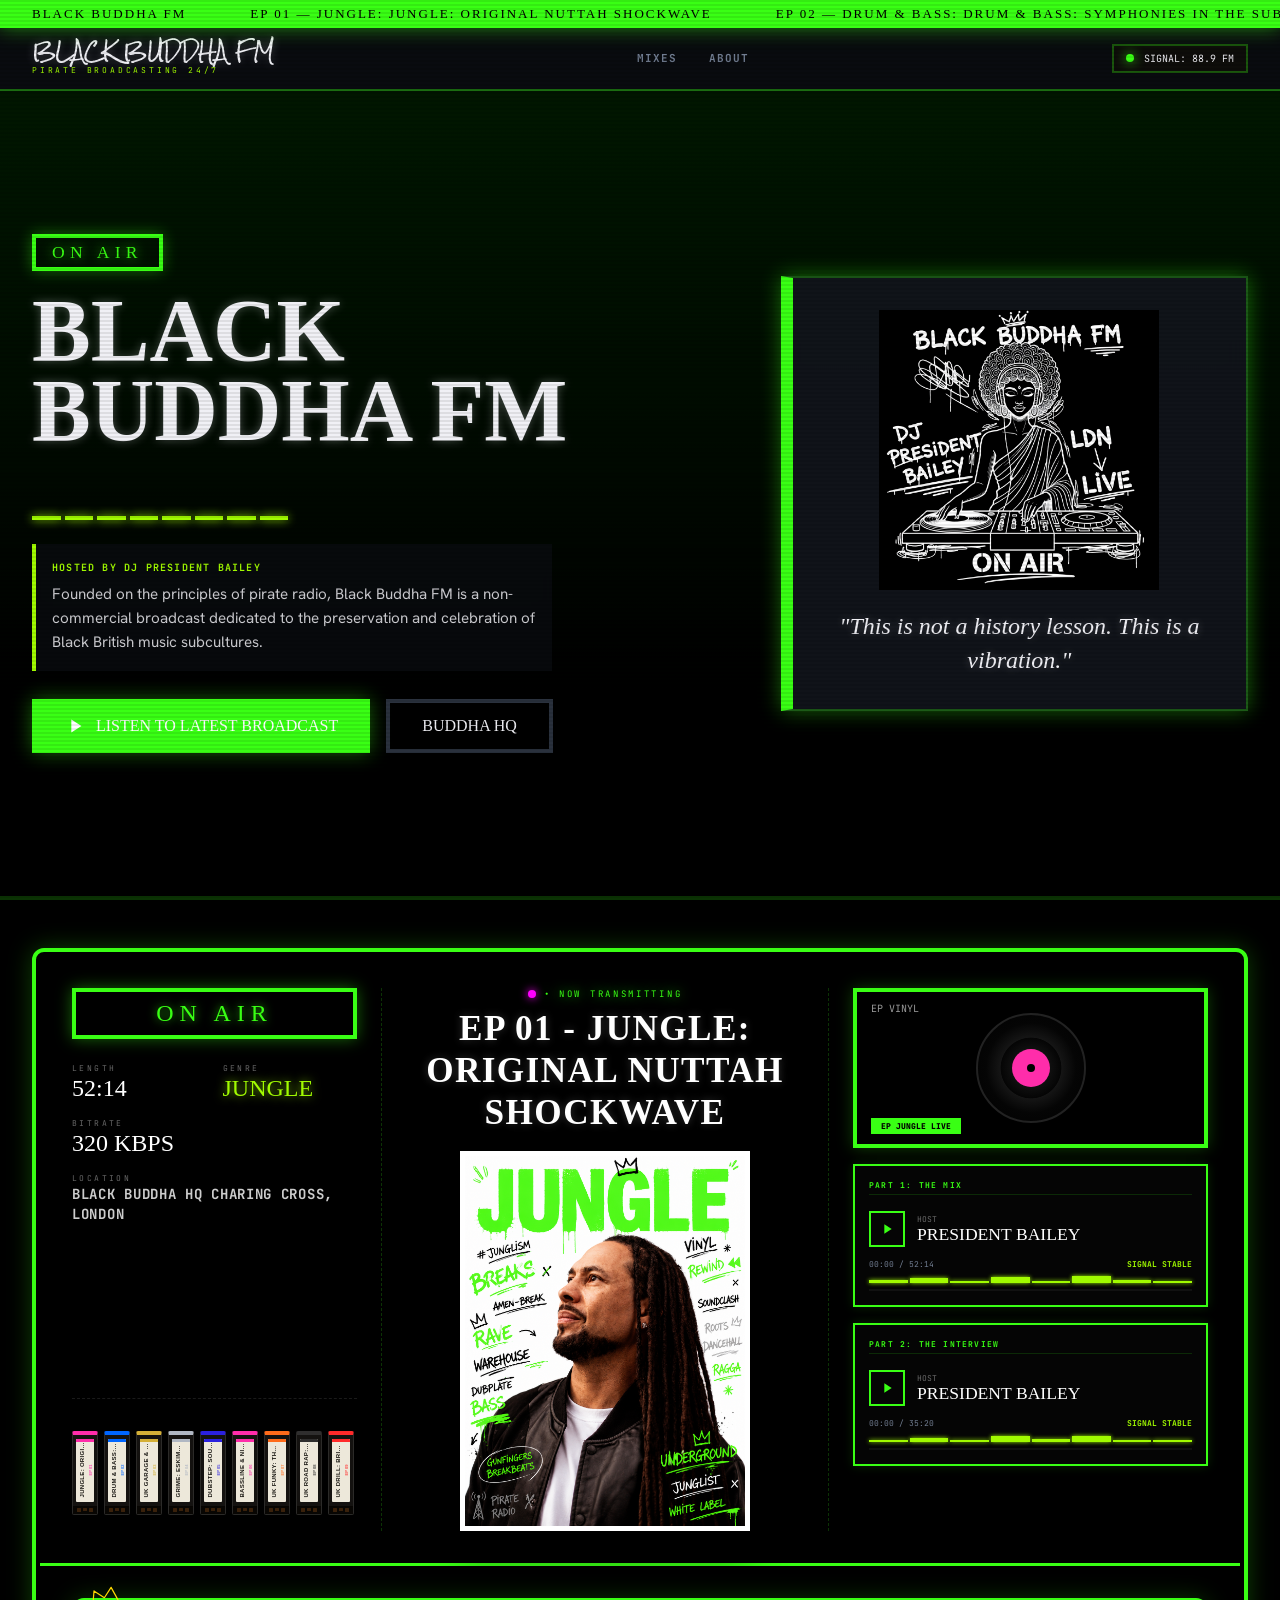
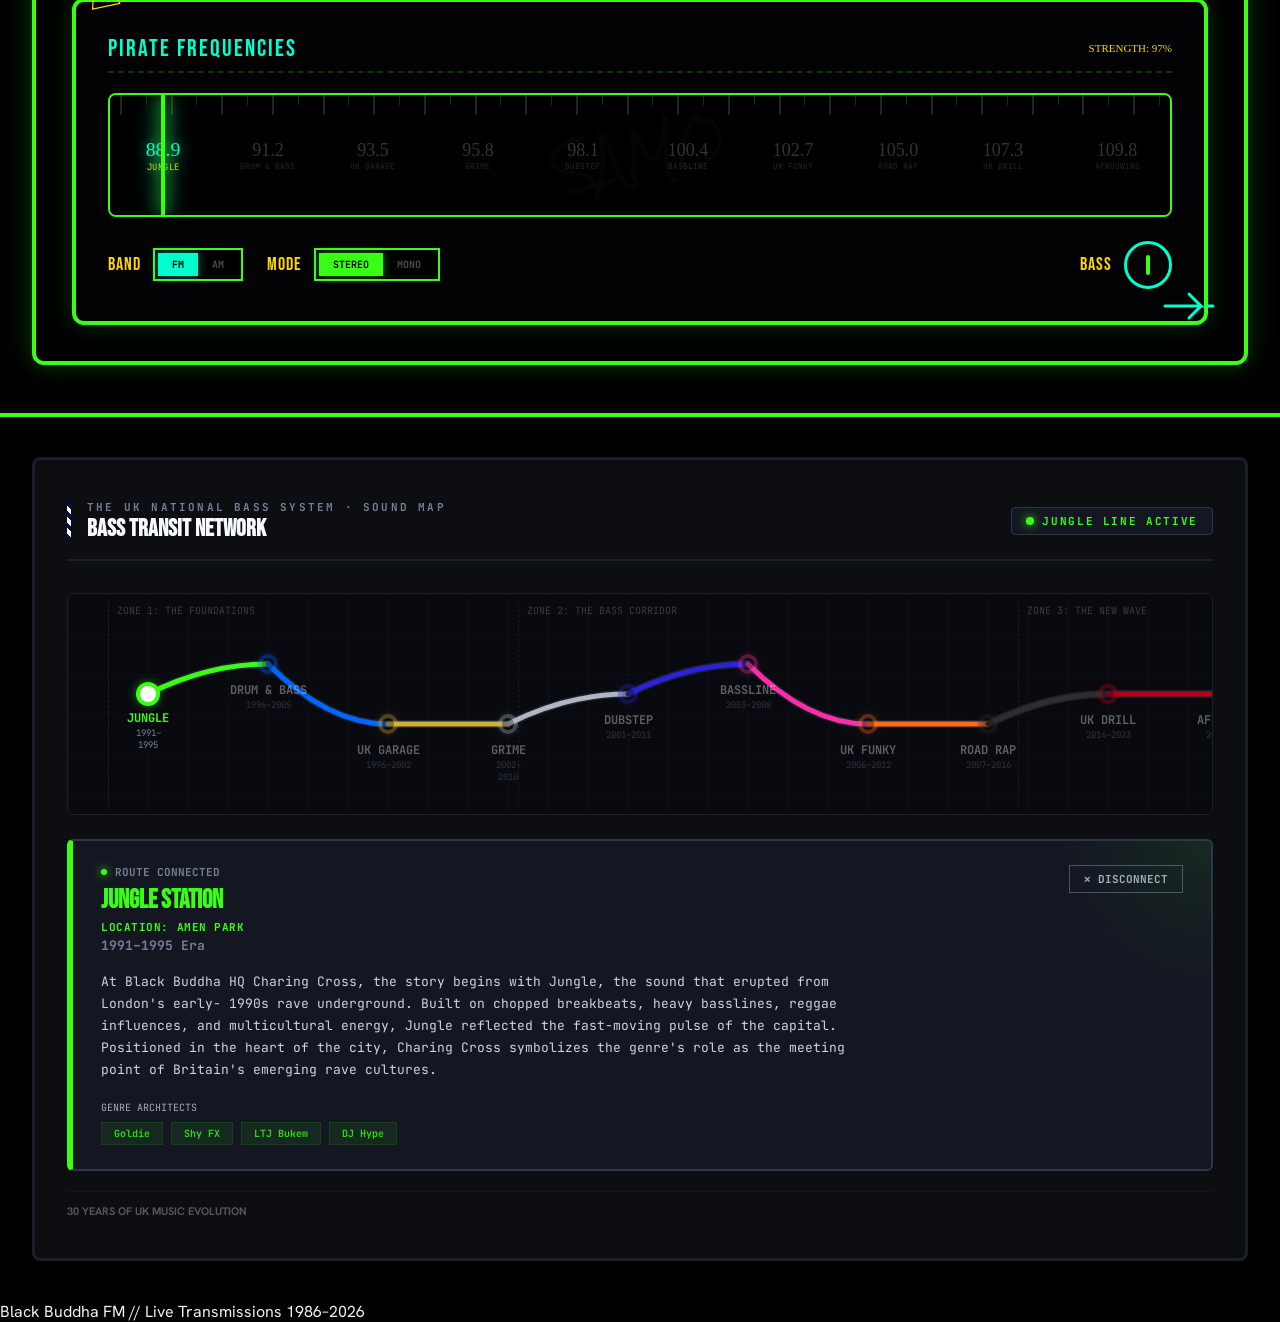
==== index.html @ 83b34f13 "Add About page with Transmission Timeline and fix episodes page errors" ====
<!DOCTYPE html>
<html lang="en">

<head>
  <meta charset="utf-8">
  <meta name="viewport" content="width=device-width, initial-scale=1.0">
  <title>BLACK BUDDHA FM | Black British Music</title>
  <link rel="preconnect" href="https://fonts.googleapis.com">
  <link rel="preconnect" href="https://fonts.gstatic.com" crossorigin>
  <link
    href="https://fonts.googleapis.com/css2?family=Permanent+Marker&family=Rock+Salt&family=JetBrains+Mono:wght@400;500;700&family=Hanken+Grotesk:wght@400;500;700&family=Bebas+Neue&display=swap"
    rel="stylesheet">
  <link rel="stylesheet" href="styles.css">
</head>

<body>
  <div class="crt"></div>

  <div class="ticker-wrap">
    <div class="ticker" id="ticker"></div>
  </div>

  <header>
    <div class="header-inner">
      <div class="logo-block">
        <span class="logo-name">BLACK BUDDHA FM</span>
        <span class="logo-sub">PIRATE BROADCASTING 24/7</span>
      </div>
      <nav id="main-nav" class="desktop-nav">
        <a href="episodes.html">Mixes</a>
        <a href="about.html">About</a>
      </nav>
      <div class="header-right">
        <div class="signal-badge">
          <span class="flicker"></span>
          <span id="signal-badge-text">SIGNAL: 93.5 FM</span>
        </div>
        <button class="nav-hamburger" id="nav-hamburger" aria-label="Toggle navigation" aria-expanded="false" aria-controls="mobile-drawer">
          <span></span><span></span><span></span>
        </button>
      </div>
    </div>
    <nav class="mobile-drawer" id="mobile-drawer" aria-hidden="true">
      <a href="episodes.html" class="mobile-drawer-link">Mixes</a>
      <a href="about.html" class="mobile-drawer-link" id="drawer-about-link">About</a>
    </nav>
  </header>

  <main>
    <section class="hero">
      <div class="hero-bg"></div>
      <div class="section-inner">
        <div class="hero-grid">
          <div class="hero-content">
            <div class="on-air-box"><span>ON AIR</span></div>
            <h1 class="hero-title">BLACK<br>BUDDHA FM</h1>
            <div class="waveform" id="hero-wave">
              <div class="wave-bar"></div>
              <div class="wave-bar"></div>
              <div class="wave-bar"></div>
              <div class="wave-bar"></div>
              <div class="wave-bar"></div>
              <div class="wave-bar"></div>
              <div class="wave-bar"></div>
              <div class="wave-bar"></div>
            </div>
            <div class="hero-desc">
              <span class="host-tag">Hosted by DJ President Bailey</span>
              Founded on the principles of pirate radio, Black Buddha FM is a non-commercial broadcast dedicated to the
              preservation and celebration of Black British music subcultures.
            </div>
            <div class="hero-btns">
              <button class="btn-primary" id="hero-play-btn">
                <svg width="22" height="22" viewBox="0 0 24 24" fill="currentColor">
                  <path d="M8 5v14l11-7z" />
                </svg>
                <span>LISTEN TO LATEST BROADCAST</span>
              </button>
              <a class="btn-outline" href="#player">BUDDHA HQ</a>
            </div>
          </div>

          <div class="tactical-monitor">
            <div class="monitor-logo-wrap">
              <img src="images/logo.png" alt="Black Buddha FM Logo" class="monitor-logo">
            </div>
            <div class="monitor-bio">
              <p class="about-quote">"This is not a history lesson. This is a vibration."</p>
            </div>
          </div>
        </div>
      </div>
    </section>

    <section id="player">
      <div class="section-inner">
        <div class="player-outer">
          <div class="player-inner">
            <div class="player-grid">

              <div class="player-column player-left">
                <div class="on-air-large"><span>ON AIR</span></div>
                <div class="stats-panel-layout">
                  <div class="stat-row">
                    <span class="stat-key">LENGTH</span>
                    <span class="stat-big" id="stat-length">52:14</span>
                  </div>
                  <div class="stat-row">
                    <span class="stat-key">GENRE</span>
                    <span class="stat-big stat-green" id="stat-genre">JUNGLE</span>
                  </div>
                  <div class="stat-row">
                    <span class="stat-key">BITRATE</span>
                    <span class="stat-big">320 KBPS</span>
                  </div>
                  <div class="stat-row full-width-stat">
                    <span class="stat-key">LOCATION</span>
                    <span class="stat-location" id="stat-location">BLACK BUDDHA HQ CHARING CROSS, LONDON</span>
                  </div>
                </div>

                <div class="tape-shelf-container">
                  <div class="tape-shelf-row" id="cards-grid">
                    </div>
                </div>
              </div>

              <div class="player-column player-center">
                <div class="now-tx-label">
                  <span class="flicker" style="width:8px;height:8px;background:#ff00ff;box-shadow:0 0 8px #ff00ff;"></span>
                  • NOW TRANSMITTING
                </div>
                <h2 class="ep-title-custom" id="ep-title-custom">EP 01 - JUNGLE: ORIGINAL</h2>

                <div id="magazine-cover-mount" class="magazine-cover-mount" style="cursor: pointer;">
                  </div>
              </div>

              <div class="player-column player-right">
                <div class="vinyl-frame" id="vinyl-frame">
                  <div class="vinyl-disc-graphic" id="vinyl-disc-graphic">
                    <div class="vinyl-label-center" id="vinyl-label-center"></div>
                  </div>
                  <div class="ep-badge" id="ep-badge">EP JUNGLE LIVE</div>
                </div>
                <div id="controls-container"></div>
              </div>

            </div>

            <div class="tuner-section">
              <svg class="crown-icon" viewBox="0 0 100 80">
                <path d="M10 70 L25 20 L50 45 L75 20 L90 70 Z M10 70 L90 70" fill="none" stroke-linecap="round" stroke-linejoin="round" />
              </svg>

              <svg class="graffiti-arrow" viewBox="0 0 100 100">
                <path d="M10 50 L70 50 L50 30 M70 50 L50 70 M80 50 L90 50" stroke="#00ffcc" stroke-linecap="round" fill="none" />
              </svg>

              <div class="tuner-header">
                <span class="tuner-label">PIRATE FREQUENCIES</span>
                <span class="tuner-strength" id="tuner-strength">STRENGTH: 97%</span>
              </div>
              <div class="tuner-display-wrapper">
                <div class="tuner-display" id="tuner-display">
                  <div class="tuner-ticks" id="tuner-ticks"></div>
                  <div class="tuner-stations-container" id="tuner-stations-container"></div>
                  <div class="tuner-needle" id="tuner-needle"></div>
                </div>
              </div>
              <div class="tuner-controls">
                <div class="tuner-ctrl-group">
                  <div class="ctrl-item">
                    <span class="ctrl-key">BAND</span>
                    <div class="btn-group" id="band-group">
                      <button class="btn-tab active-green">FM</button>
                      <button class="btn-tab">AM</button>
                    </div>
                  </div>
                  <div class="ctrl-item">
                    <span class="ctrl-key">MODE</span>
                    <div class="btn-group" id="mode-group">
                      <button class="btn-tab active-pink">STEREO</button>
                      <button class="btn-tab">MONO</button>
                    </div>
                  </div>
                </div>
                <div class="ctrl-item analog-dial-wrapper">
                  <span class="ctrl-key">BASS</span>
                  <div class="gain-knob" id="gain-knob">
                    <div class="knob-line" id="knob-line"></div>
                  </div>
                </div>
              </div>
            </div>

          </div>
        </div>
      </div>
    </section>

    <section class="archive-container">
      <div class="timeline-section-card">
        <div class="timeline-header">
          <div class="timeline-header-main">
            <div class="header-bar-indicator"></div>
            <div class="timeline-header-text">
              <div class="timeline-micro-label">THE UK NATIONAL BASS SYSTEM · SOUND MAP</div>
              <h2 class="timeline-title">Bass Transit Network</h2>
            </div>
          </div>
          <div class="timeline-status" id="timeline-radar-status">
            <div class="status-pulse-dot" id="radar-pulse"></div>
            <span id="radar-status-text">1991 → PRESENT</span>
          </div>
        </div>

        <div class="nodes-track-scroll-frame">
          <div class="nodes-track" id="nodes-track-wrap">
            <div class="tube-grid-bg"></div>

            <svg class="tube-lines-svg" id="tube-lines-svg-el">
              </svg>

            <div class="tube-zone-marker" style="left: 40px;">Zone 1: The Foundations</div>
            <div class="tube-zone-marker" style="left: 450px;">Zone 2: The Bass Corridor</div>
            <div class="tube-zone-marker" style="left: 950px;">Zone 3: The New Wave</div>

            <div class="tube-stations-container" id="tube-stations-mount">
              </div>
          </div>
        </div>

        <div id="info-panel-mount"></div>

        <div class="timeline-footer-actions">
          <span class="timeline-footer-note">30 YEARS OF UK MUSIC EVOLUTION</span>
          <button id="clear-signal-footer" class="info-close-btn" style="display: none;">CLEAR CONNECTION</button>
        </div>
      </div>
    </section>
  </main>

  <footer>
    <span class="footer-text">Black Buddha FM // Live Transmissions 1986&ndash;2026</span>
  </footer>

  <div id="magazine-modal" class="magazine-modal-overlay" role="dialog" aria-modal="true">
    <div class="magazine-modal-content">
      <button class="magazine-close-btn" id="magazine-close-btn">✕ CLOSE BOOKLET</button>
      <div class="booklet-scroll-container">
        <div class="booklet-container" id="booklet-container">
          </div>
      </div>
      <div class="booklet-nav-bar">
        <button class="booklet-nav-btn" id="booklet-prev-btn" disabled>← PREV PAGE</button>
        <span class="booklet-page-indicator" id="booklet-page-indicator">SPREAD 1 / 4</span>
        <button class="booklet-nav-btn" id="booklet-next-btn">NEXT PAGE →</button>
      </div>
    </div>
  </div>

  <script src="stations-data.js"></script>
  <script src="player.js" defer></script>
</body>

</html>
---- styles.css ----
:root {
  --theme-primary: #ff00ff;
  --theme-primary-rgb: 255, 0, 255;
  --neon-pink: var(--theme-primary);
  --neon-green: #a1fb00;
  --dark-navy: #001;
  --bright-silver: #f0f0f5;
  --surface: #001;
  --surface-low: #1c1b1b;
  --surface-lowest: #001;
  --outline: #2a313d;
  --on-surface-variant: #717d91;
  
  /* Safe Layout Spacing System Variables */
  --header-height: 91px;
  --site-max-width: 1400px;
}

/* ─── EPISODIC THEME VARIATIONS ─── */
body.theme-ep01 { --theme-primary: #39FF14; --theme-primary-rgb: 57, 255, 20; } /* Set matching label values from station data mapping rules */
body.theme-ep02 { --theme-primary: #0066FF; --theme-primary-rgb: 0, 102, 255; }
body.theme-ep03 { --theme-primary: #D4AF37; --theme-primary-rgb: 212, 175, 55; }
body.theme-ep04 { --theme-primary: #B0B7C3; --theme-primary-rgb: 176, 183, 195; }
body.theme-ep05 { --theme-primary: #2b21de; --theme-primary-rgb: 43, 33, 222; }
body.theme-ep06 { --theme-primary: #FF2DAA; --theme-primary-rgb: 255, 45, 170; }
body.theme-ep07 { --theme-primary: #FF6B1A; --theme-primary-rgb: 255, 107, 26; }
body.theme-ep08 { --theme-primary: #2f2e2e; --theme-primary-rgb: 47, 46, 46; }
body.theme-ep09 { --theme-primary: #FF2A2A; --theme-primary-rgb: 255, 42, 42; }
body.theme-ep10 { --theme-primary: #00C2B2; --theme-primary-rgb: 0, 194, 178; }

*, *::before, *::after {
  box-sizing: border-box;
  margin: 0;
  padding: 0;
}

html {
  scroll-behavior: smooth;
}

body {
  --neon-pink: var(--theme-primary);
  background-color: #000;
  color: var(--bright-silver);
  font-family: 'Hanken Grotesk', sans-serif;
  background-image: url('https://www.transparenttextures.com/patterns/carbon-fibre.png');
  overflow-x: hidden;
  padding-top: var(--header-height);
  width: 100%;
}

/* CRT Screen Effect Overlay */
.crt {
  position: fixed;
  inset: 0;
  background: repeating-linear-gradient(0deg,
      transparent,
      transparent 2px,
      rgba(0, 0, 0, 0.08) 2px,
      rgba(0, 0, 0, 0.08) 4px);
  pointer-events: none;
  z-index: 9999;
}

/* ─── Header & Marquee Ticker Navigation ─── */
.ticker-wrap {
  overflow: hidden;
  background: var(--neon-pink);
  padding: 6px 0;
  position: fixed;
  top: 0;
  left: 0;
  width: 100%;
  z-index: 200;
  box-shadow: 0 0 20px rgba(var(--theme-primary-rgb), 0.5);
  transition: background 0.3s ease;
}

.ticker {
  display: flex;
  white-space: nowrap;
  animation: tick 15s linear infinite;
}

.ticker span {
  font-family: 'Permanent Marker', cursive;
  font-size: 13px;
  letter-spacing: 2px;
  color: #000;
  padding: 0 32px;
}

@keyframes tick {
  from { transform: translateX(0); }
  to { transform: translateX(-50%); }
}

header {
  position: fixed;
  top: 27px;
  left: 0;
  width: 100%;
  z-index: 100;
  border-bottom: 2px solid rgba(var(--theme-primary-rgb), 0.4);
  background: rgba(10, 12, 16, 0.96);
  backdrop-filter: blur(12px);
  transition: border-color 0.3s ease;
}

.header-inner {
  max-width: var(--site-max-width);
  margin: 0 auto;
  padding: 14px 16px;
  display: flex;
  justify-content: space-between;
  align-items: center;
}

@media (min-width: 768px) {
  .header-inner { padding: 14px 32px; }
}

.logo-block { display: flex; flex-direction: column; }
.logo-name {
  font-family: 'Rock Salt', cursive;
  font-size: 1rem;
  line-height: 1;
  letter-spacing: -0.03em;
  text-shadow: 0 0 10px rgba(240, 240, 245, 0.3);
}
@media (min-width: 480px) { .logo-name { font-size: 1.25rem; } }

.logo-sub {
  font-family: 'JetBrains Mono', monospace;
  font-size: 8px;
  letter-spacing: 0.35em;
  color: var(--neon-green);
  text-transform: uppercase;
  margin-top: 4px;
}

.desktop-nav { display: none; gap: 32px; }
@media (min-width: 768px) { .desktop-nav { display: flex; } }

.desktop-nav a {
  font-family: 'JetBrains Mono', monospace;
  font-size: 11px;
  font-weight: 700;
  letter-spacing: 0.1em;
  text-transform: uppercase;
  color: var(--on-surface-variant);
  text-decoration: none;
  transition: color 0.2s;
}
.desktop-nav a:hover { color: var(--neon-pink); }

.header-right { display: flex; align-items: center; gap: 16px; }

.signal-badge {
  display: flex;
  align-items: center;
  gap: 10px;
  background: var(--surface-lowest);
  border: 2px solid rgba(var(--theme-primary-rgb), 0.3);
  padding: 6px 12px;
  font-family: 'JetBrains Mono', monospace;
  font-size: 10px;
  white-space: nowrap;
}

.flicker {
  width: 8px;
  height: 8px;
  border-radius: 50%;
  background: var(--neon-pink);
  box-shadow: 0 0 12px var(--neon-pink);
  animation: flicker 1s infinite;
  flex-shrink: 0;
}

@keyframes flicker {
  0%, 100% { opacity: 1; transform: scale(1); }
  50% { opacity: 0.45; transform: scale(0.85); }
}

/* Responsive Mobile Navigation Drawer */
.nav-hamburger {
  display: flex;
  flex-direction: column;
  justify-content: space-between;
  width: 24px;
  height: 18px;
  background: none;
  border: none;
  cursor: pointer;
  z-index: 210;
}
@media (min-width: 768px) { .nav-hamburger { display: none; } }

.nav-hamburger span {
  display: block;
  width: 100%;
  height: 2px;
  background-color: var(--bright-silver);
  transition: transform 0.3s ease, opacity 0.3s ease, background-color 0.3s ease;
}

.nav-hamburger[aria-expanded="true"] span:nth-child(1) { transform: translateY(8px) rotate(45deg); background-color: var(--neon-pink); }
.nav-hamburger[aria-expanded="true"] span:nth-child(2) { opacity: 0; }
.nav-hamburger[aria-expanded="true"] span:nth-child(3) { transform: translateY(-8px) rotate(-45deg); background-color: var(--neon-pink); }

.mobile-drawer {
  position: fixed;
  top: 0;
  right: -100%;
  width: 80%;
  max-width: 320px;
  height: 100vh;
  background: rgba(5, 7, 10, 0.98);
  backdrop-filter: blur(20px);
  border-left: 2px solid var(--neon-pink);
  padding: 120px 40px 40px;
  display: flex;
  flex-direction: column;
  gap: 24px;
  z-index: 90;
  transition: right 0.4s cubic-bezier(0.16, 1, 0.3, 1);
}
.mobile-drawer[aria-hidden="false"] { right: 0; }

.mobile-drawer-link {
  font-family: 'Permanent Marker', cursive;
  font-size: 1.75rem;
  color: var(--bright-silver);
  text-decoration: none;
  letter-spacing: 1px;
}
.mobile-drawer-link:hover { color: var(--neon-pink); }

/* ─── Main Section Content Container ─── */
.section-inner {
  width: 100%;
  max-width: var(--site-max-width);
  margin: 0 auto;
  padding: 0 16px;
}
@media (min-width: 768px) { .section-inner { padding: 0 32px; } }

/* ─── Hero Layout ─── */
.hero {
  position: relative;
  min-height: calc(100vh - var(--header-height));
  display: flex;
  align-items: center;
  overflow: hidden;
  border-bottom: 4px solid rgba(var(--theme-primary-rgb), 0.2);
  padding: 40px 0;
}

.hero-bg {
  position: absolute;
  inset: 0;
  background-image: linear-gradient(to bottom, rgba(var(--theme-primary-rgb), 0.2), rgba(0, 0, 0, 0.98)), url('https://lh3.googleusercontent.com/aida-public/[base64]');
  background-size: cover;
  background-position: center;
  filter: contrast(1.15) brightness(0.4) saturate(1.2);
}

.hero-grid {
  position: relative;
  z-index: 10;
  width: 100%;
  display: grid;
  grid-template-columns: 1fr;
  gap: 40px;
  align-items: center;
}
@media (min-width: 1025px) {
  .hero-grid { grid-template-columns: 1.2fr 0.8fr; gap: 48px; }
}

.hero-content { display: flex; flex-direction: column; align-items: flex-start; }
.on-air-box {
  display: inline-block;
  border: 4px solid var(--neon-pink);
  padding: 4px 16px;
  box-shadow: 0 0 15px rgba(var(--theme-primary-rgb), 0.4);
  margin-bottom: 20px;
}
.on-air-box span {
  font-family: 'Permanent Marker', cursive;
  font-size: 1.1rem;
  color: var(--neon-pink);
  letter-spacing: 0.3em;
  text-shadow: 0 0 12px rgba(var(--theme-primary-rgb), 0.8);
}

h1.hero-title {
  font-family: 'Permanent Marker', cursive;
  font-size: clamp(2.5rem, 8vw, 5.5rem);
  line-height: 0.9;
  text-transform: uppercase;
  text-shadow: 0 0 10px rgba(240, 240, 245, 0.3);
  margin-bottom: 20px;
}

.waveform {
  display: flex;
  align-items: flex-end;
  gap: 4px;
  height: 50px;
  width: 100%;
  max-width: 256px;
  margin-bottom: 24px;
}

.wave-bar {
  flex: 1;
  background: var(--neon-green);
  filter: drop-shadow(0 0 5px var(--neon-green));
  transition: height 0.15s ease;
  min-height: 4px;
  animation: wave-bounce 1s ease-in-out infinite alternate;
}

#hero-wave.active-visualizer .wave-bar { animation: none; }
.wave-bar:nth-child(1) { animation-delay: 0.1s; animation-duration: 0.8s; }
.wave-bar:nth-child(2) { animation-delay: 0.3s; animation-duration: 1.1s; }
.wave-bar:nth-child(3) { animation-delay: 0.2s; animation-duration: 0.9s; }
.wave-bar:nth-child(4) { animation-delay: 0.5s; animation-duration: 1.2s; }
.wave-bar:nth-child(5) { animation-delay: 0.15s; animation-duration: 0.75s; }
.wave-bar:nth-child(6) { animation-delay: 0.4s; animation-duration: 1.0s; }
.wave-bar:nth-child(7) { animation-delay: 0.25s; animation-duration: 0.85s; }
.wave-bar:nth-child(8) { animation-delay: 0.6s; animation-duration: 1.3s; }

@keyframes wave-bounce {
  0% { height: 15%; }
  100% { height: 95%; }
}

.hero-desc {
  font-size: 0.95rem;
  color: rgba(240, 240, 245, 0.85);
  line-height: 1.6;
  background: rgba(10, 12, 16, 0.75);
  backdrop-filter: blur(8px);
  padding: 16px;
  border-left: 4px solid var(--neon-green);
  width: 100%;
  max-width: 520px;
  margin-bottom: 28px;
}

.host-tag {
  font-family: 'JetBrains Mono', monospace;
  font-size: 10px;
  text-transform: uppercase;
  letter-spacing: 0.12em;
  color: var(--neon-green);
  display: block;
  margin-bottom: 6px;
  font-weight: 700;
}

.hero-btns {
  display: flex;
  flex-direction: column;
  width: 100%;
  gap: 16px;
}
@media (min-width: 480px) {
  .hero-btns { flex-direction: row; flex-wrap: wrap; }
}

.btn-primary, .btn-outline {
  width: 100%;
  justify-content: center;
  text-align: center;
}
@media (min-width: 480px) {
  .btn-primary, .btn-outline { width: auto; }
}

.btn-primary {
  background: var(--neon-pink);
  color: #fff;
  font-family: 'Permanent Marker', cursive;
  font-size: 1rem;
  padding: 16px 32px;
  display: flex;
  align-items: center;
  gap: 10px;
  border: none;
  cursor: pointer;
  box-shadow: 0 0 20px rgba(var(--theme-primary-rgb), 0.4);
  transition: background 0.2s, color 0.2s, box-shadow 0.2s;
}
.btn-primary:hover { background: #fff; color: var(--neon-pink); box-shadow: 0 0 25px rgba(255,255,255,0.6); }

.btn-outline {
  border: 4px solid #2a313d;
  color: var(--bright-silver);
  font-family: 'Permanent Marker', cursive;
  font-size: 1rem;
  padding: 12px 32px;
  display: flex;
  align-items: center;
  gap: 10px;
  text-decoration: none;
  transition: border-color 0.2s, color 0.2s;
  background: transparent;
  cursor: pointer;
}
.btn-outline:hover { border-color: var(--neon-green); color: var(--neon-green); }

.tactical-monitor {
  background: rgba(18, 21, 28, 0.92);
  backdrop-filter: blur(12px);
  padding: 32px;
  border: 2px solid rgba(var(--theme-primary-rgb), 0.3);
  border-left: 12px solid var(--neon-pink);
  box-shadow: 0 0 20px rgba(var(--theme-primary-rgb), 0.4);
  position: relative;
  display: none; /* Hide on mobile/tablets to focus layouts */
}
@media (min-width: 1025px) { .tactical-monitor { display: block; } }

.tactical-monitor::after {
  content: '';
  position: absolute;
  inset: 0;
  background-image: url('https://www.transparenttextures.com/patterns/stardust.png');
  opacity: 0.05;
  pointer-events: none;
}

.monitor-logo-wrap {
  width: 100%;
  height: 280px;
  margin-bottom: 20px;
  display: flex;
  align-items: center;
  justify-content: center;
  overflow: hidden;
}

.monitor-logo {
  width: 100%;
  height: 100%;
  object-fit: contain;
}

.monitor-bio { font-family: 'JetBrains Mono', monospace; }
.monitor-bio .about-quote {
  font-size: 1.5rem;
  margin-top: 0;
  text-align: center;
  line-height: 1.4;
}

/* ─── Audio Deck Player Layout UI ─── */
#player {
  background: #000;
  border-bottom: 4px solid var(--neon-pink);
  padding: 24px 0;
  position: relative;
}
@media (min-width: 768px) { #player { padding: 48px 0; } }

.player-outer {
  background: #000;
  border: 4px solid var(--neon-pink);
  border-radius: 12px;
  box-shadow: 0 0 25px rgba(var(--theme-primary-rgb), 0.25);
  padding: 4px;
}

.player-inner { background: rgba(0, 0, 0, 0.95); position: relative; }

.player-grid {
  display: grid;
  grid-template-columns: 1fr;
  gap: 32px;
  padding: 16px;
  border-bottom: 3px solid var(--neon-pink);
}

/* Responsive Grid Adapters */
@media (min-width: 768px) and (max-width: 1199px) {
  .player-grid { grid-template-columns: 1fr 1fr; }
  .player-column.player-center { grid-column: span 2; order: -1; }
}
@media (min-width: 1200px) {
  .player-grid { grid-template-columns: 310px 1fr 380px; padding: 32px; }
}

.player-column { width: 100%; min-width: 0; }

/* Left Controls Channel Layout */
.player-left {
  display: flex;
  flex-direction: column;
  gap: 16px;
}
@media (min-width: 1200px) {
  .player-left { border-right: 1px dashed rgba(var(--theme-primary-rgb), 0.2); padding-right: 24px; }
}

.on-air-large {
  text-align: center;
  border: 4px solid var(--neon-pink);
  padding: 8px 16px;
  box-shadow: 0 0 15px rgba(var(--theme-primary-rgb), 0.4);
}
.on-air-large span {
  font-family: 'Permanent Marker', cursive;
  font-size: 1.5rem;
  color: var(--neon-pink);
  letter-spacing: 0.25em;
  text-shadow: 0 0 10px rgba(var(--theme-primary-rgb), 0.8);
}

.stats-panel-layout {
  display: grid;
  grid-template-columns: repeat(auto-fit, minmax(120px, 1fr));
  gap: 16px;
  margin-top: 8px;
}
.stats-panel-layout .full-width-stat { grid-column: 1 / -1; }

.stat-row { display: flex; flex-direction: column; gap: 2px; }
.stat-key {
  font-family: 'JetBrains Mono', monospace;
  font-size: 8px;
  color: rgba(255, 255, 255, 0.4);
  letter-spacing: 0.3em;
  text-transform: uppercase;
}

.stat-big { font-family: 'Permanent Marker', cursive; font-size: 1.5rem; color: #ffffff; }
.stat-big.stat-green { color: var(--neon-green); text-shadow: 0 0 10px rgba(161, 251, 0, 0.8); }

.stat-location {
  font-family: 'JetBrains Mono', monospace;
  font-size: 14px;
  color: rgba(255, 255, 255, 0.8);
  font-weight: 700;
  letter-spacing: 0.05em;
  line-height: 1.4;
}

/* ─── Physical Cassette Spines Carousel Shelf ─── */
.tape-shelf-container {
  width: 100%;
  margin-top: auto;
  padding-top: 16px;
  border-top: 1px dashed rgba(255, 255, 255, 0.1);
}

.tape-shelf-row {
  display: flex;
  flex-direction: row;
  justify-content: flex-start;
  align-items: flex-end;
  gap: 6px;
  padding: 16px 4px;
  min-height: 110px;
  overflow-x: auto;
  scrollbar-width: thin;
  scrollbar-color: var(--neon-pink) #111;
  -webkit-overflow-scrolling: touch;
  
  /* Carousel Snap Configurations for Mobile Touch Inputs */
  scroll-snap-type: x proximity;
}

.cassette-spine {
  width: 26px;
  height: 84px;
  flex-shrink: 0;
  background: none;
  border: none;
  cursor: pointer;
  perspective: 600px;
  position: relative;
  scroll-snap-align: start;
}

.cassette-3d-card {
  width: 100%;
  height: 100%;
  position: relative;
  transform-style: preserve-3d;
  transition: transform 0.6s cubic-bezier(0.16, 1, 0.3, 1);
  transform-origin: left center;
}

/* Hover rotation engine applies only on active pointer viewports */
@media (hover: hover) {
  .cassette-spine:hover { z-index: 15; }
  .cassette-spine:hover .cassette-3d-card { transform: rotateY(90deg) translateY(-7px); }
}

.spine-body {
  width: 26px;
  height: 84px;
  border: 1px solid rgba(255, 255, 255, 0.1);
  border-top: 4px solid var(--genre-color, #ff00ff);
  border-radius: 2px;
  background: #141210;
  box-shadow: 2px 2px 5px rgba(0, 0, 0, 0.6);
  position: absolute;
  left: 0;
  top: 0;
  display: flex;
  flex-direction: column;
  transform: rotateY(0deg) translateZ(0.1px);
  backface-visibility: hidden;
}

.cover-body {
  width: 58px;
  height: 84px;
  position: absolute;
  left: 0;
  top: 0;
  background: #0d0e12;
  border: 1.5px solid #1c1a16;
  border-radius: 3px;
  box-shadow: 4px 4px 12px rgba(0, 0, 0, 0.7);
  transform-origin: left center;
  transform: rotateY(-90deg);
  backface-visibility: hidden;
  overflow: hidden;
  display: flex;
  flex-direction: column;
}

.cover-jcard {
  position: absolute;
  inset: 2px;
  background: linear-gradient(180deg, #f8f5ed, #ede8da);
  border-radius: 2px;
  border: 0.5px solid rgba(0, 0, 0, 0.1);
  display: flex;
  flex-direction: column;
  overflow: hidden;
  color: #1a1814;
  padding: 2px;
}

.cover-stripe { height: 4px; background: var(--genre-color, #ff00ff); opacity: 0.85; width: 100%; }
.cover-content { flex: 1; display: flex; flex-direction: column; justify-content: space-between; margin-top: 2px; }
.cover-header { display: flex; justify-content: space-between; align-items: center; border-bottom: 0.5px solid rgba(0, 0, 0, 0.08); padding-bottom: 1px; line-height: 1; }
.cover-genre { font-size: 5px; font-weight: 700; color: var(--genre-color-sticker, rgba(255, 0, 255, 0.85)); text-transform: uppercase; transform: scale(0.9); transform-origin: left center; }
.cover-number { font-size: 5px; font-weight: 700; color: #5c5750; transform: scale(0.9); transform-origin: right center; }
.cover-main { flex: 1; display: flex; flex-direction: column; justify-content: center; margin: 2px 0; text-align: left; }
.cover-title { font-size: 5.5px; font-weight: 800; color: #1a1814; line-height: 1.1; margin: 0; overflow: hidden; display: -webkit-box; -webkit-line-clamp: 3; line-clamp: 3; -webkit-box-orient: vertical; text-transform: uppercase; }
.cover-dj { font-size: 4px; color: #7c7770; margin-top: 1px; text-transform: uppercase; font-weight: 600; }
.spine-label { position: absolute; inset: 4px 3px 12px; background: #ede8da; padding: 4px 0; border-radius: 1px; overflow: hidden; }
.spine-stripe { position: absolute; top: 0; left: 0; right: 0; height: 3px; background: var(--genre-color, #ff00ff); }
.spine-text-rotated { position: absolute; inset: 0; display: flex; align-items: center; justify-content: center; }
.rotated-inner { transform: rotate(-90deg); white-space: nowrap; display: flex; flex-direction: column; align-items: center; gap: 3px; }
.rotated-title { font-weight: 700; font-size: 6px; letter-spacing: 0.05em; color: #1a1814; max-width: 55px; overflow: hidden; text-overflow: ellipsis; text-transform: uppercase; }
.rotated-subtitle { font-size: 4px; color: var(--genre-color-sticker, rgba(255, 0, 255, 0.85)); font-weight: 700; }
.spine-tape-bottom { position: absolute; bottom: 0; left: 0; right: 0; height: 8px; background: #080603; display: flex; align-items: center; justify-content: center; gap: 2px; }
.tape-block { width: 4px; height: 6px; background: rgba(80, 45, 15, 0.7); border-radius: 0.5px; }

.cassette-spine.dimmed { opacity: 0.3; }

/* Center Display Core UI */
.player-center {
  display: flex;
  flex-direction: column;
  align-items: center;
  justify-content: center;
  text-align: center;
}

.now-tx-label {
  font-family: 'JetBrains Mono', monospace;
  font-size: 9px;
  color: var(--neon-pink);
  letter-spacing: 0.3em;
  text-transform: uppercase;
  display: inline-flex;
  align-items: center;
  gap: 8px;
  margin-bottom: 8px;
  text-shadow: 0 0 12px rgba(var(--theme-primary-rgb), 0.8);
}

.ep-title-custom {
  font-family: 'Permanent Marker', cursive;
  font-size: clamp(1.4rem, 4vw, 2.2rem);
  color: #ffffff;
  text-transform: uppercase;
  margin-bottom: 16px;
  letter-spacing: 0.04em;
  text-shadow: 0 0 8px rgba(255, 255, 255, 0.2);
  line-height: 1.2;
  max-width: 540px;
}

.magazine-cover-mount {
  width: 100%;
  max-width: 290px;
  aspect-ratio: 1 / 1.31;
  height: auto;
  border: 5px solid #ffffff;
  box-shadow: 0 15px 35px rgba(0, 0, 0, 0.8);
  background: #000;
  position: relative;
  overflow: hidden;
  transition: transform 0.3s cubic-bezier(0.175, 0.885, 0.32, 1.275), box-shadow 0.3s;
}
.magazine-cover-mount:hover {
  transform: scale(1.03) rotate(-1deg);
  box-shadow: 0 20px 45px rgba(0, 0, 0, 0.9), 0 0 15px rgba(var(--theme-primary-rgb), 0.2);
}

.magazine-img { width: 100%; height: 100%; object-fit: cover; display: block; }

/* Dynamic Booklet Cover UI Fallbacks */
.magazine-dynamic-fallback {
  width: 100%;
  height: 100%;
  background: #000;
  color: #ffffff;
  padding: 16px;
  display: flex;
  flex-direction: column;
  justify-content: space-between;
  text-align: left;
  position: relative;
}
.mag-header { display: flex; justify-content: space-between; align-items: center; border-bottom: 1px solid rgba(255, 255, 255, 0.2); padding-bottom: 4px; }
.mag-brand { font-family: 'JetBrains Mono', monospace; font-size: 7px; letter-spacing: 0.15em; font-weight: 700; color: #aaaaaa; }
.mag-issue { font-family: 'JetBrains Mono', monospace; font-size: 7px; font-weight: 700; }
.mag-title-main { font-family: 'Permanent Marker', cursive; font-size: clamp(1.8rem, 5vw, 2.8rem); line-height: 0.9; text-transform: uppercase; color: var(--genre-color, #ff00ff); margin-top: 12px; }
.mag-artwork-wrap { flex: 1; margin: 10px 0; position: relative; overflow: hidden; border: 1px solid rgba(255, 255, 255, 0.08); }
.mag-artwork-gradient { width: 100%; height: 100%; display: flex; align-items: center; justify-content: center; }
.mag-artwork-img { width: 100%; height: 100%; object-fit: cover; opacity: 0.45; filter: saturate(1.5) contrast(1.1); }
.mag-content-list { display: flex; flex-direction: column; gap: 4px; z-index: 2; }
.mag-section-title { font-family: 'Bebas Neue', sans-serif; font-size: 11px; font-weight: 700; color: #ffffff; letter-spacing: 0.05em; text-transform: uppercase; }
.mag-section-desc { font-family: 'JetBrains Mono', monospace; font-size: 8px; color: var(--genre-color, #ff00ff); font-weight: 700; text-transform: uppercase; }
.mag-interviews, .mag-club-scene { font-family: 'JetBrains Mono', monospace; font-size: 8px; text-transform: uppercase; color: #bbb; }
.mag-barcode-wrap { position: absolute; bottom: 12px; right: 12px; display: flex; flex-direction: column; align-items: flex-end; background: #ffffff; padding: 4px 6px; }
.mag-barcode { width: 40px; height: 24px; background: repeating-linear-gradient(90deg, #000, #000 1px, #fff 1px, #fff 3px, #000 3px, #000 5px, #fff 5px, #fff 6px, #000 6px, #000 7px); }
.mag-barcode-num { font-family: monospace; font-size: 5px; color: #000; margin-top: 1px; }

/* Right Panel Channel Blocks */
.player-right {
  display: flex;
  flex-direction: column;
  gap: 16px;
}
@media (min-width: 1200px) {
  .player-right { border-left: 1px dashed rgba(var(--theme-primary-rgb), 0.2); padding-left: 24px; }
}

.vinyl-frame {
  position: relative;
  width: 100%;
  height: 160px;
  background: #000;
  border: 4px solid var(--neon-pink);
  box-shadow: 0 0 15px rgba(var(--theme-primary-rgb), 0.25);
  display: none;
  align-items: center;
  justify-content: center;
  overflow: hidden;
}
@media (min-width: 768px) {
  .vinyl-frame { display: flex; }
}

.vinyl-frame::before {
  content: 'EP vinyl';
  position: absolute;
  top: 10px;
  left: 14px;
  font-family: 'JetBrains Mono', monospace;
  font-size: 10px;
  color: rgba(255, 255, 255, 0.6);
  text-transform: uppercase;
}

.vinyl-disc-graphic {
  width: 110px;
  height: 110px;
  border-radius: 50%;
  background: radial-gradient(circle, #222 0%, #050505 40%, #151515 41%, #050505 60%, #000 100%);
  border: 2px solid #222;
  display: flex;
  align-items: center;
  justify-content: center;
  position: relative;
}

.vinyl-label-center {
  width: 38px;
  height: 38px;
  border-radius: 50%;
  background: var(--neon-pink);
  display: flex;
  align-items: center;
  justify-content: center;
}
.vinyl-label-center::after {
  content: '';
  width: 8px;
  height: 8px;
  border-radius: 50%;
  background: #000;
}

.vinyl-frame.playing .vinyl-disc-graphic { animation: vinyl-spin 3.5s linear infinite; }
@keyframes vinyl-spin { from { transform: rotate(0deg); } to { transform: rotate(360deg); } }

.ep-badge {
  position: absolute;
  bottom: 10px;
  left: 14px;
  background: var(--neon-pink);
  color: #000;
  font-family: 'JetBrains Mono', monospace;
  font-size: 8px;
  font-weight: 900;
  padding: 3px 10px;
  text-transform: uppercase;
}

#controls-container {
  display: flex;
  flex-direction: column;
  gap: 16px;
}

/* Custom Controls Panels Container */
.controls-panel {
  background: #050505;
  border: 2px solid var(--neon-pink);
  box-shadow: 0 0 10px rgba(var(--theme-primary-rgb), 0.15);
  padding: 14px;
  display: flex;
  flex-direction: column;
  gap: 12px;
}

.panel-part-label {
  font-family: 'JetBrains Mono', monospace;
  font-size: 8px;
  color: var(--neon-pink);
  letter-spacing: 0.15em;
  text-transform: uppercase;
  margin-bottom: 4px;
  font-weight: 700;
  border-bottom: 1px solid rgba(var(--theme-primary-rgb), 0.15);
  padding-bottom: 4px;
}

.ctrl-row { display: flex; align-items: center; gap: 12px; }
.play-btn {
  width: 36px;
  height: 36px;
  border: 2px solid var(--neon-pink);
  color: var(--neon-pink);
  background: none;
  cursor: pointer;
  display: flex;
  align-items: center;
  justify-content: center;
  transition: all 0.2s ease;
}
.play-btn:hover { background: var(--neon-pink); color: #000; box-shadow: 0 0 8px var(--neon-pink); }

.host-info { flex: 1; min-width: 0; }
.host-micro { font-family: 'JetBrains Mono', monospace; font-size: 8px; color: rgba(255, 255, 255, 0.4); display: block; }
.host-name { font-family: 'Permanent Marker', cursive; font-size: 1.1rem; color: #ffffff; white-space: nowrap; overflow: hidden; text-overflow: ellipsis; }

.progress-block { display: flex; flex-direction: column; gap: 6px; }
.progress-meta { display: flex; justify-content: space-between; align-items: center; font-family: 'JetBrains Mono', monospace; font-size: 8px; }
.prog-time { color: var(--on-surface-variant); }
.prog-signal { color: var(--neon-green) !important; font-weight: 700; text-transform: uppercase; }

.mini-wave { display: flex; align-items: flex-end; gap: 2px; height: 8px; }
.mini-bar { flex: 1; background: var(--neon-green); filter: drop-shadow(0 0 2px var(--neon-green)); transition: height 0.15s ease; min-height: 2px; }

.progress-bar-track { position: relative; width: 100%; height: 2px; background: #111; }
.progress-bar-fill { position: absolute; height: 100%; width: 0%; background: var(--neon-green); box-shadow: 0 0 6px var(--neon-green); }

/* ─── Integrated Radio Tuner Station Row ─── */
.tuner-section {
  display: none;
  background: #020204;
  border: 4px solid var(--neon-pink);
  border-radius: 12px;
  padding: 16px;
  position: relative;
  box-shadow: 0 0 25px rgba(var(--theme-primary-rgb), 0.2);
  margin: 16px;
}
@media (min-width: 768px) {
  .tuner-section { display: block; padding: 32px; margin: 32px; }
}

.crown-icon {
  position: absolute;
  top: -20px;
  left: 10px;
  width: 36px;
  height: 28px;
  fill: none;
  stroke: #ffd700;
  stroke-width: 3.5;
  transform: rotate(-12deg);
  z-index: 10;
}
.graffiti-arrow {
  position: absolute;
  bottom: -15px;
  right: -15px;
  width: 60px;
  height: 60px;
  stroke: #00ffcc;
  stroke-width: 5;
  pointer-events: none;
}

.tuner-header { display: flex; justify-content: space-between; align-items: center; margin-bottom: 20px; border-bottom: 2px dashed rgba(var(--theme-primary-rgb), 0.2); padding-bottom: 8px; }
.tuner-label { font-family: 'Bebas Neue', sans-serif; font-size: 20px; color: #00ffcc; letter-spacing: 1px; }
@media (min-width: 480px) { .tuner-label { font-size: 24px; letter-spacing: 2px; } }
.tuner-strength { font-family: 'Permanent Marker', cursive; font-size: 11px; color: #ffd700; }

.tuner-display-wrapper { width: 100%; overflow-x: auto; overflow-y: hidden; -webkit-overflow-scrolling: touch; margin-bottom: 24px; border: 2px solid var(--neon-pink); border-radius: 8px; }

.tuner-display {
  position: relative;
  width: 100%;
  min-width: 600px; /* Secure space bounds on mobile interfaces */
  height: 120px;
  background: #000;
  display: flex;
  align-items: center;
  cursor: ew-resize;
  user-select: none;
  box-shadow: inset 0 0 20px rgba(0, 0, 0, 0.95);
}

.tuner-display::before {
  content: 'SAMO';
  font-family: 'Rock Salt', cursive;
  font-size: 48px;
  color: rgba(255, 255, 255, 0.02);
  position: absolute;
  left: 50%;
  top: 50%;
  transform: translate(-50%, -50%) rotate(-10deg);
  pointer-events: none;
}

.tuner-ticks { position: absolute; inset: 0; display: flex; justify-content: space-between; align-items: flex-start; padding: 0 10px; pointer-events: none; opacity: 0.15; }
.tuner-tick { width: 1px; height: 10px; background: var(--bright-silver); }
.tuner-tick.major { height: 20px; width: 2px; }

.tuner-stations-container { position: absolute; inset: 0; pointer-events: none; }
.tuner-station-mark {
  position: absolute;
  top: 50%;
  transform: translate(-50%, -50%);
  display: flex;
  flex-direction: column;
  align-items: center;
  color: rgba(255, 255, 255, 0.2);
  font-family: 'Permanent Marker', cursive;
  transition: all 0.25s ease;
  cursor: pointer;
  pointer-events: auto;
}
.tuner-station-mark .freq-num { font-size: 18px; }
.tuner-station-mark .genre-name { font-size: 8px; font-family: 'JetBrains Mono', monospace; color: rgba(255, 255, 255, 0.15); text-transform: uppercase; }

.tuner-station-mark.active { color: #00ffcc; text-shadow: 0 0 12px rgba(0, 255, 204, 0.8); transform: translate(-50%, -50%) scale(1.1); z-index: 5; }
.tuner-station-mark.active .genre-name { color: #ffd700; }

.tuner-needle { position: absolute; left: 50%; top: 0; bottom: 0; width: 4px; background: var(--neon-pink); box-shadow: 0 0 15px var(--neon-pink), 0 0 25px #00ffcc; transform: translateX(-50%); z-index: 10; pointer-events: none; }

.tuner-controls {
  display: flex;
  flex-direction: column;
  gap: 20px;
}
@media (min-width: 768px) {
  .tuner-controls { flex-direction: row; justify-content: space-between; align-items: center; }
}

.tuner-ctrl-group {
  display: flex;
  flex-direction: column;
  gap: 16px;
  width: 100%;
}
@media (min-width: 480px) {
  .tuner-ctrl-group { flex-direction: row; justify-content: space-start; gap: 24px; }
}

.ctrl-item { display: flex; align-items: center; gap: 12px; }
.ctrl-key { font-family: 'Bebas Neue', sans-serif; font-size: 18px; color: #ffd700; letter-spacing: 1px; }

.btn-group { display: flex; background: #000; border: 2px solid var(--neon-pink); padding: 3px; }
.btn-tab { font-family: 'JetBrains Mono', monospace; font-weight: 700; font-size: 10px; padding: 5px 14px; background: none; border: none; color: rgba(255, 255, 255, 0.3); cursor: pointer; }
.btn-tab.active-green { background: #00ffcc; color: #000; box-shadow: 0 0 10px rgba(0, 255, 204, 0.5); }
.btn-tab.active-pink { background: var(--neon-pink); color: #000; box-shadow: 0 0 10px rgba(var(--theme-primary-rgb), 0.5); }

.analog-dial-wrapper { align-self: flex-start; }
@media (min-width: 768px) { .analog-dial-wrapper { align-self: auto; } }

.gain-knob { width: 48px; height: 48px; background: #050505; border: 3px solid #00ffcc; border-radius: 50%; display: flex; align-items: center; justify-content: center; cursor: ns-resize; }
.knob-line { width: 4px; height: 20px; background: var(--neon-pink); border-radius: 2px; }

/* ─── Transit Network Sound Map Line Section ─── */
.timeline-section-card {
  padding: 24px 16px;
  background: #0d0e12;
  border: 3px solid #1a1f2c;
  border-radius: 8px;
  margin-bottom: 32px;
  overflow: hidden;
  box-shadow: 0 10px 30px rgba(0, 0, 0, 0.6);
}
@media (min-width: 768px) { .timeline-section-card { padding: 40px 32px; } }

.timeline-header {
  display: flex;
  flex-direction: column;
  gap: 16px;
  margin-bottom: 32px;
  border-bottom: 2px solid #1a1f2c;
  padding-bottom: 16px;
}
@media (min-width: 768px) {
  .timeline-header { flex-direction: row; justify-content: space-between; align-items: center; }
}

.timeline-header-main { display: flex; align-items: center; }
.header-bar-indicator { width: 4px; height: 36px; background: repeating-linear-gradient(45deg, #001155, #001155 4px, #ffffff 4px, #ffffff 8px); flex-shrink: 0; }
.timeline-header-text { margin-left: 16px; }
.timeline-micro-label { font-family: 'JetBrains Mono', monospace; font-size: 10px; letter-spacing: 0.15em; color: #718096; text-transform: uppercase; font-weight: 700; }
@media (min-width: 480px) { .timeline-micro-label { font-size: 11px; letter-spacing: 0.2em; } }
.timeline-title { font-family: 'Bebas Neue', sans-serif; font-size: 24px; color: #f7fafc; }

.timeline-status {
  display: flex;
  align-items: center;
  gap: 8px;
  font-family: 'JetBrains Mono', monospace;
  font-size: 11px;
  letter-spacing: 0.15em;
  color: #718096;
  text-transform: uppercase;
  background: #141722;
  padding: 6px 14px;
  border: 1px solid #2d3748;
  border-radius: 4px;
  font-weight: 700;
  align-self: flex-start;
}
@media (min-width: 768px) { .timeline-status { align-self: auto; } }
.status-pulse-dot { width: 8px; height: 8px; border-radius: 50%; background: #ff0055; box-shadow: 0 0 8px #ff0055; }

/* Scroll Frame Container Wrapper across Horizontal Node Charts */
.nodes-track-scroll-frame {
  width: 100%;
  overflow-x: auto;
  overflow-y: hidden;
  -webkit-overflow-scrolling: touch;
  background: #090a0f;
  border: 1px solid #1a202c;
  border-radius: 6px;
  margin: 24px 0;
}

.nodes-track {
  position: relative;
  height: 220px;
  width: 1240px; /* Safeguard specific coordinate layouts */
}

.tube-grid-bg { position: absolute; inset: 0; background-image: linear-gradient(to right, rgba(255, 255, 255, 0.02) 1px, transparent 1px), linear-gradient(to bottom, rgba(255, 255, 255, 0.02) 1px, transparent 1px); background-size: 40px 40px; pointer-events: none; }
.tube-lines-svg { position: absolute; inset: 0; pointer-events: none; z-index: 1; width: 100%; height: 100%; }
.tube-zone-marker { position: absolute; top: 10px; bottom: 10px; border-left: 1px dashed rgba(255, 255, 255, 0.08); padding-left: 8px; pointer-events: none; font-family: 'JetBrains Mono', monospace; font-size: 10px; color: rgba(255, 255, 255, 0.2); text-transform: uppercase; z-index: 0; }
.tube-stations-container { position: absolute; inset: 0; z-index: 2; }

.genre-node-btn { position: absolute; display: flex; flex-direction: column; align-items: center; background: none; border: none; cursor: pointer; padding: 0; transform: translate(-50%, -50%); }
.genre-node-circle { width: 20px; height: 20px; border-radius: 50%; background: #0d0e12; border: 4px solid var(--genre-color, #ff00ff); box-shadow: 0 0 10px var(--genre-color-alpha, rgba(255, 0, 255, 0.4)); transition: all 0.2s; }
.genre-node-btn.active .genre-node-circle { width: 24px; height: 24px; background: #fff; box-shadow: 0 0 20px var(--genre-color, #ff00ff); }
.genre-node-label { position: absolute; top: 28px; display: flex; flex-direction: column; align-items: center; text-align: center; pointer-events: none; }
.genre-node-name { font-family: 'JetBrains Mono', monospace; font-size: 12px; font-weight: 700; text-transform: uppercase; color: #fff; text-shadow: 0 2px 4px rgba(0, 0, 0, 0.8); white-space: nowrap; }
.genre-node-btn.active .genre-node-name { color: var(--genre-color, #ff00ff); }
.genre-node-era { font-family: 'JetBrains Mono', monospace; font-size: 9px; color: #718096; margin-top: 1px; }
.genre-node-btn.dimmed { opacity: 0.35; }

/* Metadata Connected Cards Box */
.info-panel-container {
  position: relative;
  background: #141722;
  border: 2px solid #2d3748;
  border-left: 6px solid var(--genre-color, #ff00ff);
  border-radius: 6px;
  padding: 16px;
  overflow: hidden;
  margin-top: 22px;
}
@media (min-width: 768px) { .info-panel-container { padding: 24px 28px; } }

.info-panel-glow { position: absolute; top: 0; right: 0; width: 150px; height: 150px; background: radial-gradient(circle at top right, var(--genre-color-alpha-glow, rgba(255, 0, 255, 0.15)), transparent 70%); pointer-events: none; }

.info-panel-header {
  display: flex;
  flex-direction: column;
  gap: 12px;
  margin-bottom: 16px;
}
@media (min-width: 480px) {
  .info-panel-header { flex-direction: row; justify-content: space-between; align-items: flex-start; }
}

.info-status-row { display: flex; align-items: center; gap: 8px; margin-bottom: 6px; }
.info-status-dot { width: 6px; height: 6px; border-radius: 50%; background: var(--genre-color, #ff00ff); box-shadow: 0 0 8px var(--genre-color, #ff00ff); }
.info-status-text { font-family: 'JetBrains Mono', monospace; font-size: 11px; text-transform: uppercase; color: #718096; font-weight: 700; }
.info-panel-title { font-family: 'Bebas Neue', sans-serif; font-size: 26px; color: var(--genre-color, #ff00ff); text-transform: uppercase; }
.info-panel-era { font-family: 'JetBrains Mono', monospace; font-size: 13px; color: #718096; font-weight: 700; }

.info-close-btn {
  background: none;
  border: 1px solid #4a5568;
  color: #a0aec0;
  cursor: pointer;
  font-family: 'JetBrains Mono', monospace;
  font-size: 11px;
  padding: 6px 14px;
  text-transform: uppercase;
  font-weight: 700;
  width: 100%;
  text-align: center;
}
@media (min-width: 480px) { .info-close-btn { width: auto; } }
.info-close-btn:hover { border-color: var(--genre-color, #ff00ff); color: var(--genre-color, #ff00ff); }

.info-description { font-family: 'JetBrains Mono', monospace; font-size: 13px; line-height: 1.7; color: #cbd5e0; margin: 0 0 20px 0; max-width: 780px; }
.info-metadata-row { display: flex; flex-wrap: wrap; gap: 8px; }
.artist-badge { font-family: 'JetBrains Mono', monospace; font-size: 10px; font-weight: 700; padding: 4px 12px; border: 1px solid var(--genre-color-alpha-light, rgba(255, 0, 255, 0.1)); color: var(--genre-color-sticker, rgba(255, 0, 255, 0.85)); background: var(--genre-color-alpha-glow, rgba(255, 0, 255, 0.08)); }

.timeline-footer-actions {
  margin-top: 20px;
  padding-top: 12px;
  border-top: 1px solid rgba(255,255,255,0.04);
  display: flex;
  flex-direction: column;
  gap: 12px;
}
@media (min-width: 480px) {
  .timeline-footer-actions { flex-direction: row; justify-content: space-between; align-items: center; }
}

.timeline-footer-note { font-family: 'Hanken Grotesk', sans-serif; font-size: 11px; color: rgba(255,255,255,0.3); text-transform: uppercase; font-weight: 700; }

.archive-container {
  width: 100%;
  max-width: var(--site-max-width);
  margin: 24px auto;
  padding: 0 16px;
}
@media (min-width: 768px) { .archive-container { margin: 40px auto; padding: 0 32px; } }

/* About View Quote Rules */
.about-quote {
  font-family: 'Permanent Marker', cursive;
  font-size: clamp(1.4rem, 3.5vw, 2.5rem);
  color: var(--bright-silver);
  font-style: italic;
  margin-top: 16px;
  text-shadow: 0 0 10px rgba(240, 240, 245, 0.3);
}

/* ─── Archival Booklet Modal Box Overlay ─── */
.magazine-modal-overlay {
  position: fixed;
  inset: 0;
  background: rgba(0, 0, 0, 0.96);
  backdrop-filter: blur(12px);
  z-index: 10000;
  display: none;
  align-items: center;
  justify-content: center;
  padding: 12px;
}
@media (min-width: 768px) { .magazine-modal-overlay { padding: 24px; } }

.magazine-modal-content {
  display: flex;
  flex-direction: column;
  width: 100%;
  max-width: 900px;
}

.magazine-close-btn {
  align-self: flex-end;
  background: none;
  border: 2px solid var(--neon-pink);
  color: var(--neon-pink);
  font-family: 'JetBrains Mono', monospace;
  font-weight: 700;
  font-size: 11px;
  padding: 8px 18px;
  cursor: pointer;
  margin-bottom: 12px;
}

/* Vertical stacking for small screen dimensions */
.booklet-scroll-container {
  width: 100%;
  max-height: 70vh;
  overflow-y: auto;
  background: #fff;
  border-radius: 4px;
  box-shadow: 0 30px 60px rgba(0,0,0,0.9);
}

.booklet-container {
  width: 100%;
  display: grid;
  grid-template-columns: 1fr;
  background: #fff;
}
@media (min-width: 640px) {
  .booklet-container {
    grid-template-columns: 1fr 1fr;
    aspect-ratio: 1.45;
  }
  .booklet-scroll-container { overflow-y: hidden; }
}

.booklet-page {
  padding: 24px;
  display: flex;
  flex-direction: column;
  justify-content: space-between;
  background: #fff;
  color: #1a1814;
  min-height: 320px;
}
@media (min-width: 768px) { .booklet-page { padding: 40px; } }

.booklet-page.left-page { border-bottom: 1px solid rgba(0, 0, 0, 0.08); }
@media (min-width: 640px) {
  .booklet-page.left-page { border-bottom: none; border-right: 1px solid rgba(0, 0, 0, 0.08); }
}

.booklet-title { font-family: 'Permanent Marker', cursive; font-size: clamp(1.6rem, 4vw, 2.2rem); color: var(--genre-color,#000); text-transform: uppercase; border-bottom: 2px solid var(--genre-color,#000); padding-bottom: 8px; margin-bottom: 12px; }
.booklet-subtitle { font-family: 'JetBrains Mono', monospace; font-size: 10px; color: #666; text-transform: uppercase; font-weight: 700; margin-bottom: 16px; }
.booklet-text { font-family: 'JetBrains Mono', monospace; font-size: 11px; line-height: 1.6; color: #333; margin-bottom: 12px; }
.booklet-page-num { font-family: 'JetBrains Mono', monospace; font-size: 9px; color: #888; border-top: 1px solid rgba(0,0,0,0.06); padding-top: 8px; margin-top: 12px; }

.booklet-img-frame { width: 100%; height: 140px; border: 1px solid rgba(0,0,0,0.1); overflow: hidden; margin-bottom: 12px; }
.booklet-img { width: 100%; height: 100%; object-fit: cover; }
.booklet-artist-badge { font-family: 'JetBrains Mono', monospace; font-size: 9px; font-weight: 700; padding: 4px 8px; border: 1px solid var(--genre-color, #000); color: #000; background: transparent; }

/* Booklet Player Module Layout Box */
.booklet-special-player-card { background: #0f1015; border: 2px solid var(--genre-color, #ff00ff); border-radius: 6px; padding: 16px; color: #fff; }
.special-player-header { display: flex; align-items: center; gap: 10px; margin-bottom: 12px; border-bottom: 1px solid rgba(255,255,255,0.1); padding-bottom: 6px; }
.special-player-indicator { width: 6px; height: 6px; border-radius: 50%; background: var(--genre-color, #ff00ff); }
.special-player-title { font-family: 'JetBrains Mono', monospace; font-size: 9px; text-transform: uppercase; }
.special-player-controls-row { display: flex; align-items: center; gap: 12px; margin-bottom: 12px; }
.special-play-btn { width: 36px; height: 36px; border-radius: 50%; background: var(--genre-color, #ff00ff); border: none; color: #000; cursor: pointer; display: flex; align-items: center; justify-content: center; }
.special-track-info { flex: 1; min-width: 0; }
.special-track-title { font-family: 'JetBrains Mono', monospace; font-size: 10px; font-weight: 700; overflow: hidden; text-overflow: ellipsis; display: block; white-space: nowrap; }
.special-track-subtitle { font-family: 'JetBrains Mono', monospace; font-size: 8px; color: rgba(255,255,255,0.4); }
.special-progress-block { display: flex; flex-direction: column; gap: 4px; }
.special-progress-track { width: 100%; height: 3px; background: #222; position: relative; }
.special-progress-fill { position: absolute; inset: 0 auto 0 0; width: 0%; background: var(--genre-color, #ff00ff); }
.special-time-row { display: flex; justify-content: space-between; font-family: 'JetBrains Mono', monospace; font-size: 8px; color: rgba(255,255,255,0.3); }

.booklet-nav-bar { display: flex; justify-content: space-between; align-items: center; width: 100%; margin-top: 16px; }
.booklet-nav-btn { background: none; border: 1px solid rgba(255,255,255,0.2); color: #fff; font-family: 'JetBrains Mono', monospace; font-size: 10px; padding: 6px 14px; cursor: pointer; transition: all 0.2s ease; }
.booklet-nav-btn:hover:not(:disabled) { border-color: var(--genre-color, #ff00ff); color: var(--genre-color, #ff00ff); }
.booklet-nav-btn:disabled { opacity: 0.3; cursor: not-allowed; }
.booklet-page-indicator { font-family: 'JetBrains Mono', monospace; font-size: 10px; color: rgba(255,255,255,0.4); }
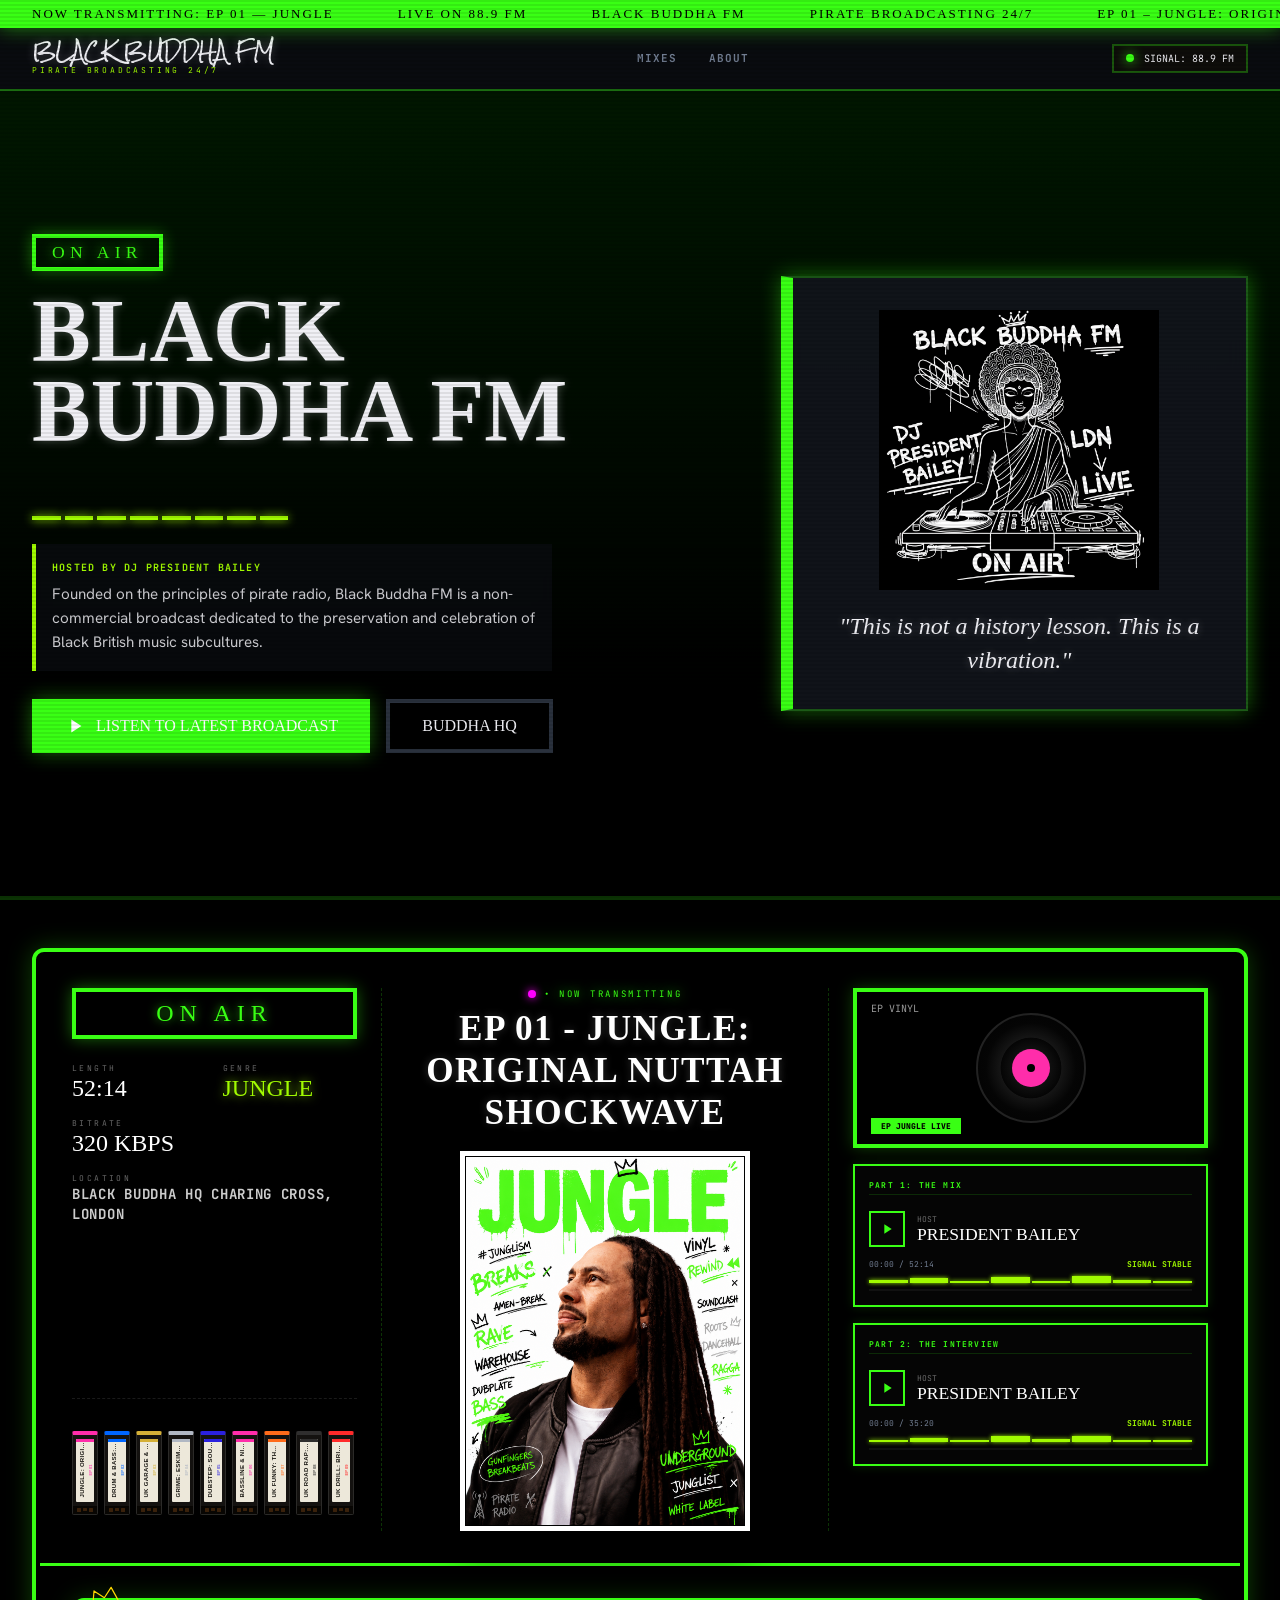
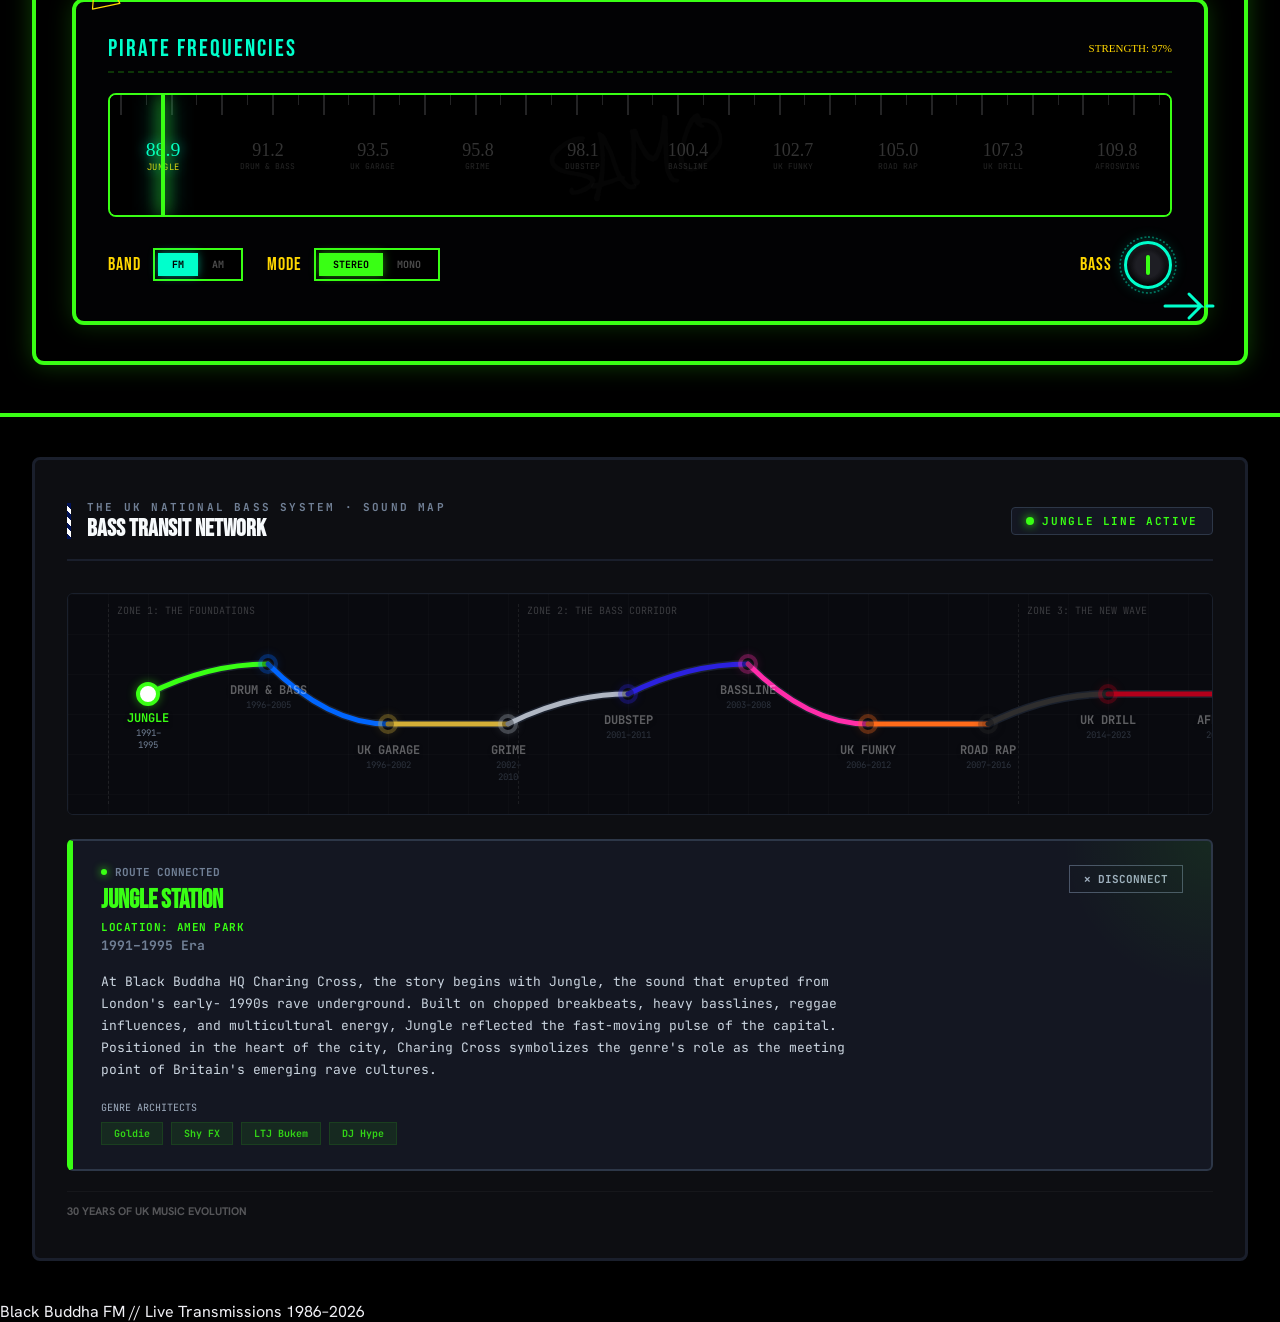
==== commit d15d2a5c: "feat: implement live ticker, glitch page transitions, skeleton loading, deep linking, and magazine k" ====
--- a/index.html
+++ b/index.html
@@ -4,6 +4,7 @@
 <head>
   <meta charset="utf-8">
   <meta name="viewport" content="width=device-width, initial-scale=1.0">
+  <meta name="view-transition" content="same-origin">
   <title>BLACK BUDDHA FM | Black British Music</title>
   <link rel="preconnect" href="https://fonts.googleapis.com">
   <link rel="preconnect" href="https://fonts.gstatic.com" crossorigin>
--- a/styles.css
+++ b/styles.css
@@ -73,7 +73,11 @@
   width: 100%;
   z-index: 200;
   box-shadow: 0 0 20px rgba(var(--theme-primary-rgb), 0.5);
-  transition: background 0.3s ease;
+  transition: transform 0.3s cubic-bezier(0.16, 1, 0.3, 1), background 0.3s ease;
+}
+
+.ticker-wrap.scrolled {
+  transform: translateY(-100%);
 }
 
 .ticker {
@@ -104,7 +108,14 @@
   border-bottom: 2px solid rgba(var(--theme-primary-rgb), 0.4);
   background: rgba(10, 12, 16, 0.96);
   backdrop-filter: blur(12px);
-  transition: border-color 0.3s ease;
+  transition: top 0.3s cubic-bezier(0.16, 1, 0.3, 1), border-color 0.3s ease, background 0.3s ease, backdrop-filter 0.3s ease;
+}
+
+header.scrolled {
+  top: 0;
+  background: rgba(10, 12, 16, 0.85);
+  backdrop-filter: blur(20px);
+  -webkit-backdrop-filter: blur(20px);
 }
 
 .header-inner {
@@ -572,6 +583,25 @@
   
   /* Carousel Snap Configurations for Mobile Touch Inputs */
   scroll-snap-type: x proximity;
+}
+
+.tape-shelf-row::-webkit-scrollbar,
+.nodes-track-scroll-frame::-webkit-scrollbar {
+  height: 6px;
+}
+
+.tape-shelf-row::-webkit-scrollbar-track,
+.nodes-track-scroll-frame::-webkit-scrollbar-track {
+  background: #020204;
+  border-radius: 3px;
+  border: 1px solid rgba(255, 255, 255, 0.05);
+}
+
+.tape-shelf-row::-webkit-scrollbar-thumb,
+.nodes-track-scroll-frame::-webkit-scrollbar-thumb {
+  background: var(--theme-primary, #ff00ff);
+  border-radius: 3px;
+  box-shadow: 0 0 8px var(--theme-primary, #ff00ff);
 }
 
 .cassette-spine {
@@ -1016,7 +1046,33 @@
 .analog-dial-wrapper { align-self: flex-start; }
 @media (min-width: 768px) { .analog-dial-wrapper { align-self: auto; } }
 
-.gain-knob { width: 48px; height: 48px; background: #050505; border: 3px solid #00ffcc; border-radius: 50%; display: flex; align-items: center; justify-content: center; cursor: ns-resize; }
+.gain-knob {
+  position: relative;
+  width: 48px;
+  height: 48px;
+  background: radial-gradient(circle, #1e1e24 40%, #08080a 70%);
+  border: 3px solid #00ffcc;
+  border-radius: 50%;
+  display: flex;
+  align-items: center;
+  justify-content: center;
+  cursor: ns-resize;
+  box-shadow: 
+    inset 0 2px 4px rgba(255,255,255,0.1),
+    inset 0 -2px 4px rgba(0,0,0,0.8),
+    0 0 15px rgba(0, 255, 204, 0.25);
+}
+
+.gain-knob::before {
+  content: '';
+  position: absolute;
+  inset: -8px;
+  border-radius: 50%;
+  border: 2px dotted rgba(0, 255, 204, 0.4);
+  mask-image: radial-gradient(circle, transparent 65%, black 66%);
+  -webkit-mask-image: radial-gradient(circle, transparent 65%, black 66%);
+  pointer-events: none;
+}
 .knob-line { width: 4px; height: 20px; background: var(--neon-pink); border-radius: 2px; }
 
 /* ─── Transit Network Sound Map Line Section ─── */
@@ -1286,4 +1342,84 @@
 .booklet-nav-btn { background: none; border: 1px solid rgba(255,255,255,0.2); color: #fff; font-family: 'JetBrains Mono', monospace; font-size: 10px; padding: 6px 14px; cursor: pointer; transition: all 0.2s ease; }
 .booklet-nav-btn:hover:not(:disabled) { border-color: var(--genre-color, #ff00ff); color: var(--genre-color, #ff00ff); }
 .booklet-nav-btn:disabled { opacity: 0.3; cursor: not-allowed; }
-.booklet-page-indicator { font-family: 'JetBrains Mono', monospace; font-size: 10px; color: rgba(255,255,255,0.4); }+.booklet-page-indicator { font-family: 'JetBrains Mono', monospace; font-size: 10px; color: rgba(255,255,255,0.4); }
+
+/* ─── Feature 4: TV Static / Glitch Page Transition (JS-driven) ─── */
+@keyframes glitch-out {
+  0% { opacity: 1; filter: none; }
+  15% { opacity: 0.85; filter: saturate(3) hue-rotate(90deg); transform: translateX(-2px); }
+  30% { opacity: 0.7; filter: saturate(0) brightness(2); transform: translateX(3px) skewX(2deg); }
+  50% { opacity: 0.4; filter: contrast(5) brightness(3); transform: translateX(-1px); }
+  70% { opacity: 0.2; filter: saturate(0) brightness(4) contrast(0.5); }
+  100% { opacity: 0; filter: brightness(5); }
+}
+
+@keyframes glitch-in {
+  0% { opacity: 0; filter: brightness(5); }
+  20% { opacity: 0.3; filter: saturate(0) brightness(3) contrast(0.5); }
+  40% { opacity: 0.5; filter: contrast(4) brightness(2); transform: translateX(2px); }
+  60% { opacity: 0.7; filter: saturate(2) hue-rotate(-60deg); transform: translateX(-1px) skewX(-1deg); }
+  80% { opacity: 0.9; filter: saturate(1.5) hue-rotate(20deg); transform: translateX(1px); }
+  100% { opacity: 1; filter: none; transform: none; }
+}
+
+/* Fullscreen overlay used by the JS transition system */
+.page-transition-overlay {
+  position: fixed;
+  inset: 0;
+  z-index: 99999;
+  pointer-events: none;
+  background: #000;
+  opacity: 0;
+}
+
+.page-transition-overlay.glitch-out {
+  pointer-events: all;
+  animation: glitch-out 0.3s cubic-bezier(0.4, 0, 0.2, 1) forwards;
+}
+
+body.glitch-entering {
+  animation: glitch-in 0.35s cubic-bezier(0.0, 0, 0.2, 1) both;
+}
+
+/* ─── Feature 8: Skeleton Loading States ─── */
+.img-skeleton {
+  position: relative;
+  width: 100%;
+  height: 100%;
+  min-height: 80px;
+  background: linear-gradient(
+    110deg,
+    rgba(var(--theme-primary-rgb, 255, 0, 255), 0.05) 8%,
+    rgba(var(--theme-primary-rgb, 255, 0, 255), 0.18) 18%,
+    rgba(var(--theme-primary-rgb, 255, 0, 255), 0.05) 33%
+  );
+  background-size: 200% 100%;
+  animation: skeleton-pulse 1.5s ease-in-out infinite;
+  border: 1px solid rgba(var(--theme-primary-rgb, 255, 0, 255), 0.15);
+  overflow: hidden;
+}
+
+@keyframes skeleton-pulse {
+  0% { background-position: 200% 0; }
+  100% { background-position: -200% 0; }
+}
+
+.img-skeleton img {
+  opacity: 0;
+  transition: opacity 0.4s ease;
+  width: 100%;
+  height: 100%;
+  object-fit: cover;
+  display: block;
+}
+
+.img-skeleton.loaded {
+  background: none;
+  animation: none;
+  border-color: transparent;
+}
+
+.img-skeleton.loaded img {
+  opacity: 1;
+}
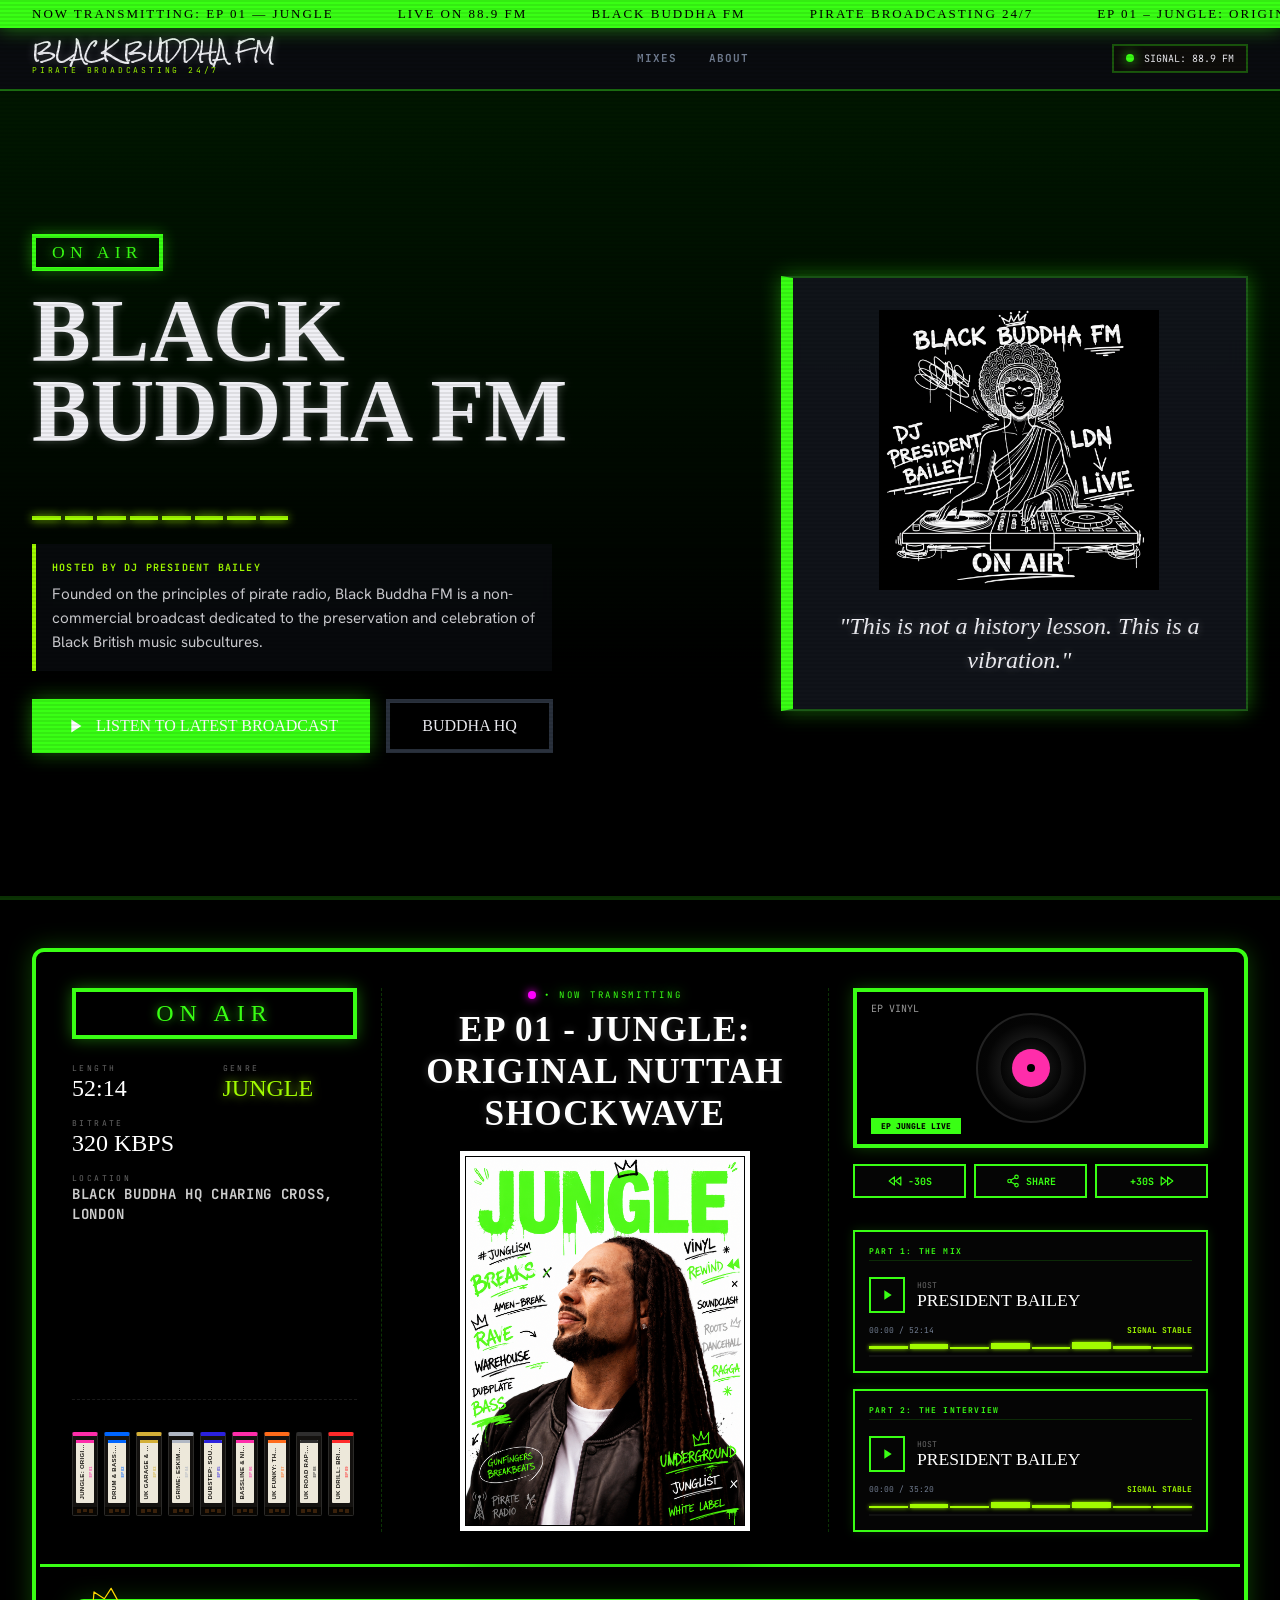
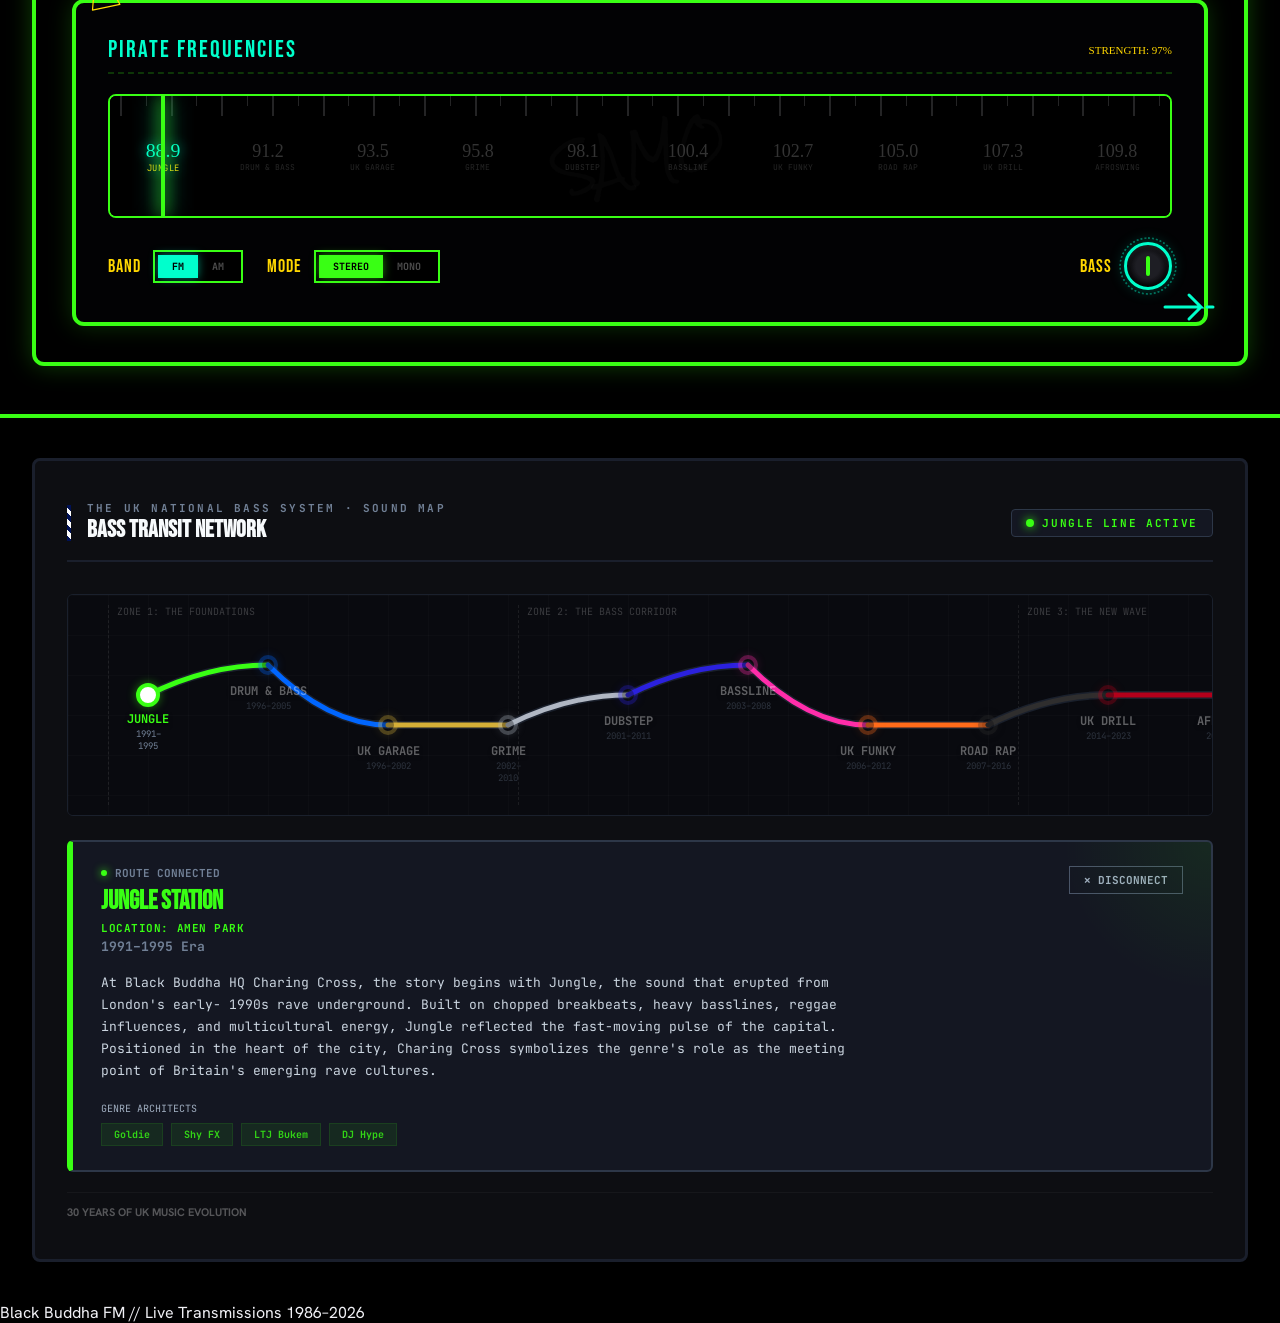
==== commit 0a62bcf9: "feat: add skip back, skip forward, and copy-to-clipboard share buttons to player" ====
--- a/index.html
+++ b/index.html
@@ -144,6 +144,32 @@
                   </div>
                   <div class="ep-badge" id="ep-badge">EP JUNGLE LIVE</div>
                 </div>
+                <div class="player-utility-row">
+                  <button class="utility-btn" id="skip-back-btn" aria-label="Skip Back 30 Seconds" title="Skip Back 30s">
+                    <svg class="icon-svg" viewBox="0 0 24 24" fill="none" stroke="currentColor" stroke-width="2" stroke-linecap="round" stroke-linejoin="round" width="14" height="14">
+                      <polygon points="11 19 2 12 11 5 11 19"></polygon>
+                      <polygon points="22 19 13 12 22 5 22 19"></polygon>
+                    </svg>
+                    <span>-30s</span>
+                  </button>
+                  <button class="utility-btn" id="share-btn" aria-label="Share Current Station" title="Copy Share Link">
+                    <svg class="icon-svg" viewBox="0 0 24 24" fill="none" stroke="currentColor" stroke-width="2" stroke-linecap="round" stroke-linejoin="round" width="14" height="14">
+                      <circle cx="18" cy="5" r="3"></circle>
+                      <circle cx="6" cy="12" r="3"></circle>
+                      <circle cx="18" cy="19" r="3"></circle>
+                      <line x1="8.59" y1="13.51" x2="15.42" y2="17.49"></line>
+                      <line x1="15.41" y1="6.51" x2="8.59" y2="10.49"></line>
+                    </svg>
+                    <span class="share-text">SHARE</span>
+                  </button>
+                  <button class="utility-btn" id="skip-forward-btn" aria-label="Skip Forward 30 Seconds" title="Skip Forward 30s">
+                    <span>+30s</span>
+                    <svg class="icon-svg" viewBox="0 0 24 24" fill="none" stroke="currentColor" stroke-width="2" stroke-linecap="round" stroke-linejoin="round" width="14" height="14">
+                      <polygon points="13 19 22 12 13 5 13 19"></polygon>
+                      <polygon points="2 19 11 12 2 5 2 19"></polygon>
+                    </svg>
+                  </button>
+                </div>
                 <div id="controls-container"></div>
               </div>
 
--- a/styles.css
+++ b/styles.css
@@ -861,6 +861,46 @@
   text-transform: uppercase;
 }
 
+.player-utility-row {
+  display: flex;
+  justify-content: space-between;
+  gap: 8px;
+  margin-bottom: 16px;
+}
+
+.utility-btn {
+  flex: 1;
+  display: flex;
+  align-items: center;
+  justify-content: center;
+  gap: 6px;
+  background: #050505;
+  border: 2px solid var(--neon-pink);
+  color: var(--neon-pink);
+  font-family: 'JetBrains Mono', monospace;
+  font-size: 10px;
+  font-weight: 700;
+  text-transform: uppercase;
+  padding: 8px 10px;
+  cursor: pointer;
+  transition: all 0.2s ease;
+}
+
+.utility-btn:hover {
+  background: var(--neon-pink);
+  color: #000;
+  box-shadow: 0 0 10px var(--neon-pink);
+}
+
+.utility-btn:active {
+  transform: scale(0.96);
+}
+
+.utility-btn svg {
+  flex-shrink: 0;
+  stroke: currentColor;
+}
+
 #controls-container {
   display: flex;
   flex-direction: column;
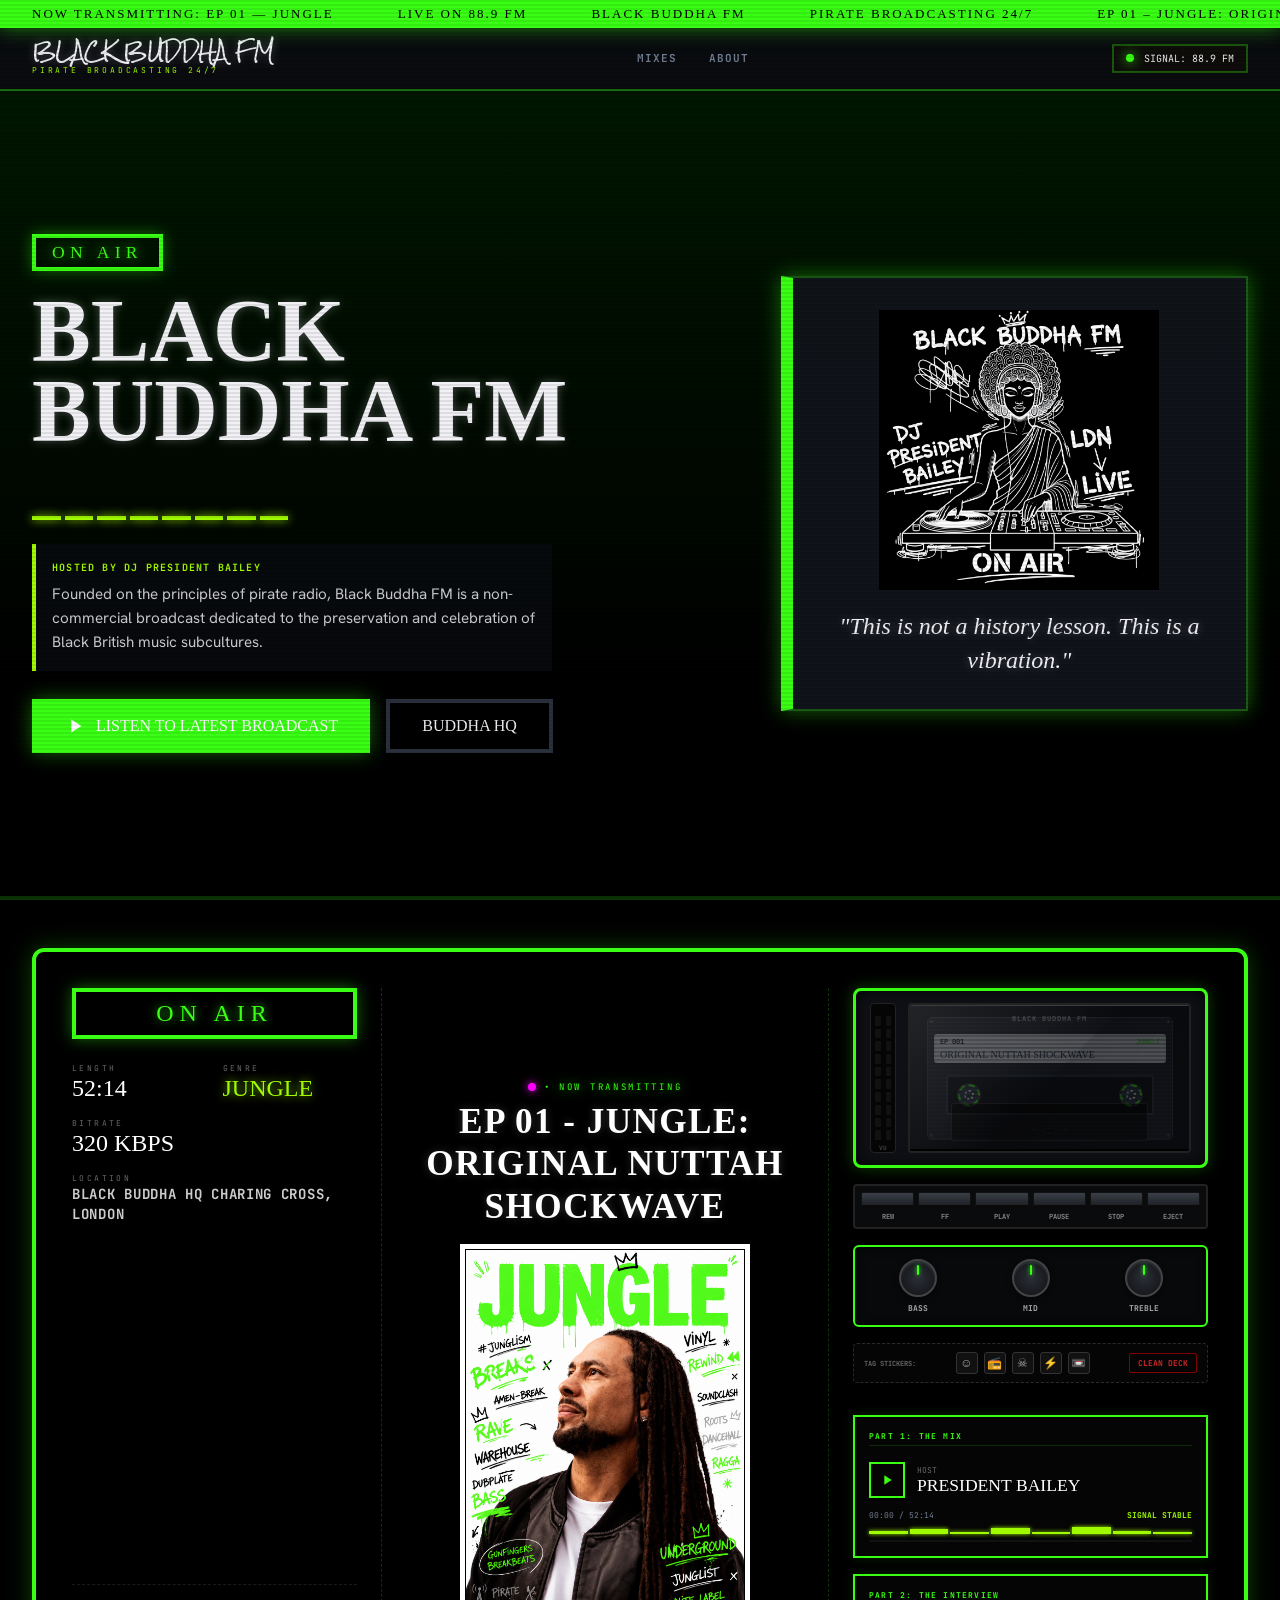
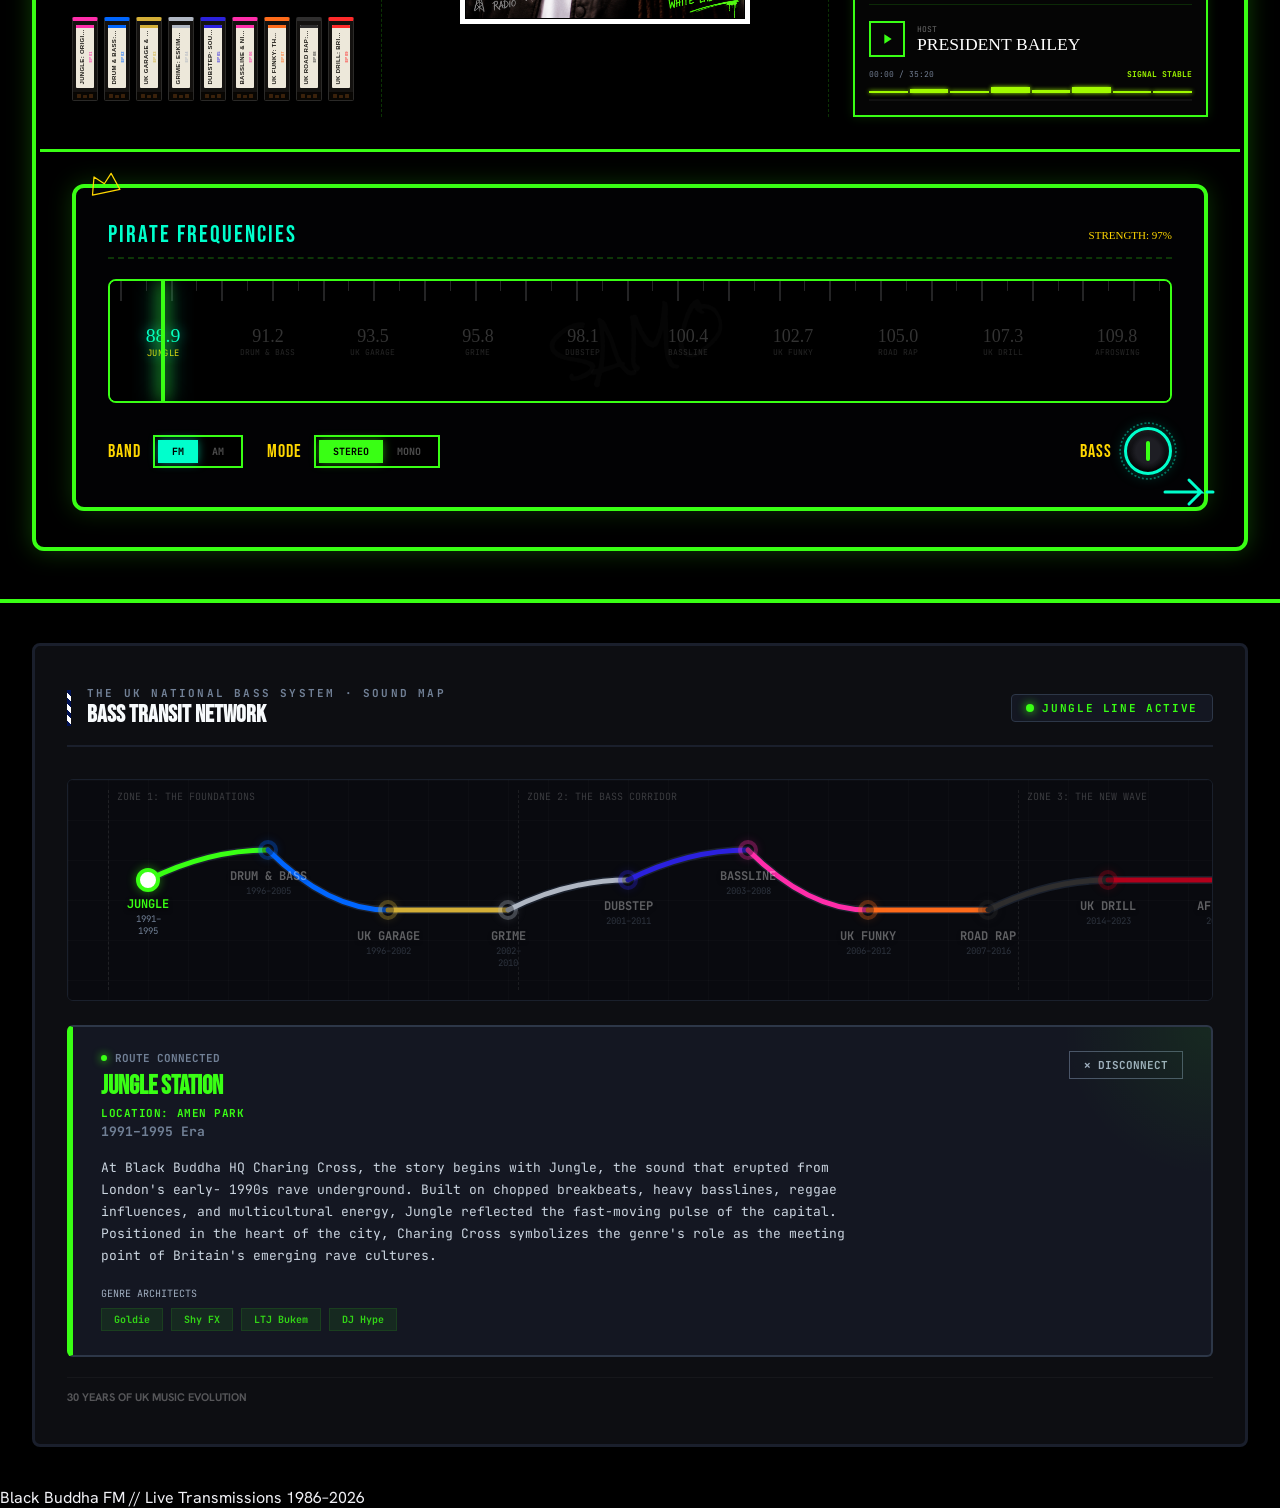
==== commit ef76abef: "feat: overhaul player with skeuomorphic cassette tape deck and interactive EQ/VU/sticker features" ====
--- a/index.html
+++ b/index.html
@@ -36,7 +36,8 @@
           <span class="flicker"></span>
           <span id="signal-badge-text">SIGNAL: 93.5 FM</span>
         </div>
-        <button class="nav-hamburger" id="nav-hamburger" aria-label="Toggle navigation" aria-expanded="false" aria-controls="mobile-drawer">
+        <button class="nav-hamburger" id="nav-hamburger" aria-label="Toggle navigation" aria-expanded="false"
+          aria-controls="mobile-drawer">
           <span></span><span></span><span></span>
         </button>
       </div>
@@ -122,53 +123,181 @@
 
                 <div class="tape-shelf-container">
                   <div class="tape-shelf-row" id="cards-grid">
-                    </div>
+                  </div>
                 </div>
               </div>
 
               <div class="player-column player-center">
                 <div class="now-tx-label">
-                  <span class="flicker" style="width:8px;height:8px;background:#ff00ff;box-shadow:0 0 8px #ff00ff;"></span>
+                  <span class="flicker"
+                    style="width:8px;height:8px;background:#ff00ff;box-shadow:0 0 8px #ff00ff;"></span>
                   • NOW TRANSMITTING
                 </div>
                 <h2 class="ep-title-custom" id="ep-title-custom">EP 01 - JUNGLE: ORIGINAL</h2>
 
                 <div id="magazine-cover-mount" class="magazine-cover-mount" style="cursor: pointer;">
-                  </div>
+                </div>
               </div>
 
               <div class="player-column player-right">
-                <div class="vinyl-frame" id="vinyl-frame">
-                  <div class="vinyl-disc-graphic" id="vinyl-disc-graphic">
-                    <div class="vinyl-label-center" id="vinyl-label-center"></div>
-                  </div>
-                  <div class="ep-badge" id="ep-badge">EP JUNGLE LIVE</div>
-                </div>
-                <div class="player-utility-row">
-                  <button class="utility-btn" id="skip-back-btn" aria-label="Skip Back 30 Seconds" title="Skip Back 30s">
-                    <svg class="icon-svg" viewBox="0 0 24 24" fill="none" stroke="currentColor" stroke-width="2" stroke-linecap="round" stroke-linejoin="round" width="14" height="14">
-                      <polygon points="11 19 2 12 11 5 11 19"></polygon>
-                      <polygon points="22 19 13 12 22 5 22 19"></polygon>
-                    </svg>
-                    <span>-30s</span>
-                  </button>
-                  <button class="utility-btn" id="share-btn" aria-label="Share Current Station" title="Copy Share Link">
-                    <svg class="icon-svg" viewBox="0 0 24 24" fill="none" stroke="currentColor" stroke-width="2" stroke-linecap="round" stroke-linejoin="round" width="14" height="14">
-                      <circle cx="18" cy="5" r="3"></circle>
-                      <circle cx="6" cy="12" r="3"></circle>
-                      <circle cx="18" cy="19" r="3"></circle>
-                      <line x1="8.59" y1="13.51" x2="15.42" y2="17.49"></line>
-                      <line x1="15.41" y1="6.51" x2="8.59" y2="10.49"></line>
-                    </svg>
-                    <span class="share-text">SHARE</span>
-                  </button>
-                  <button class="utility-btn" id="skip-forward-btn" aria-label="Skip Forward 30 Seconds" title="Skip Forward 30s">
-                    <span>+30s</span>
-                    <svg class="icon-svg" viewBox="0 0 24 24" fill="none" stroke="currentColor" stroke-width="2" stroke-linecap="round" stroke-linejoin="round" width="14" height="14">
-                      <polygon points="13 19 22 12 13 5 13 19"></polygon>
-                      <polygon points="2 19 11 12 2 5 2 19"></polygon>
-                    </svg>
-                  </button>
+                <div class="deck-sticker-canvas" id="deck-sticker-canvas">
+                  <!-- Placement overlay for sticker bombs -->
+                  <div id="sticker-placement-zone" class="sticker-placement-zone"></div>
+
+                  <!-- Cassette Deck & VU Assembly -->
+                  <div class="tape-deck-casing" id="tape-deck-casing">
+                    
+                    <!-- Left and Right Vertical VU Meters -->
+                    <div class="stereo-vu-meters">
+                      <div class="vu-meter" id="vu-meter-left">
+                        <div class="vu-segment vu-peak"></div>
+                        <div class="vu-segment vu-peak"></div>
+                        <div class="vu-segment vu-high"></div>
+                        <div class="vu-segment vu-high"></div>
+                        <div class="vu-segment vu-mid"></div>
+                        <div class="vu-segment vu-mid"></div>
+                        <div class="vu-segment vu-low"></div>
+                        <div class="vu-segment vu-low"></div>
+                        <div class="vu-segment vu-low"></div>
+                        <div class="vu-segment vu-low"></div>
+                      </div>
+                      <div class="vu-meter" id="vu-meter-right">
+                        <div class="vu-segment vu-peak"></div>
+                        <div class="vu-segment vu-peak"></div>
+                        <div class="vu-segment vu-high"></div>
+                        <div class="vu-segment vu-high"></div>
+                        <div class="vu-segment vu-mid"></div>
+                        <div class="vu-segment vu-mid"></div>
+                        <div class="vu-segment vu-low"></div>
+                        <div class="vu-segment vu-low"></div>
+                        <div class="vu-segment vu-low"></div>
+                        <div class="vu-segment vu-low"></div>
+                      </div>
+                      <div class="vu-label">VU</div>
+                    </div>
+
+                    <!-- Main Tape Pocket Window -->
+                    <div class="tape-deck-window" id="tape-deck-window">
+                      <!-- CRT/Static Line Filter Overlay -->
+                      <div class="crt-scanlines"></div>
+                      
+                      <!-- Animated Cassette Tape Body -->
+                      <div class="cassette-tape-wrap" id="cassette-tape-wrap">
+                        <div class="cassette-body">
+                          <div class="cassette-screws">
+                            <span class="screw st-l"></span>
+                            <span class="screw st-r"></span>
+                            <span class="screw sb-l"></span>
+                            <span class="screw sb-r"></span>
+                          </div>
+                          
+                          <!-- Label on Cassette -->
+                          <div class="cassette-label-plate">
+                            <div class="cassette-ep-info">
+                              <span class="lbl-ep" id="cassette-ep-label">EP 01</span>
+                              <span class="lbl-genre" id="cassette-genre-label">JUNGLE</span>
+                            </div>
+                            <div class="cassette-station-title" id="cassette-title-label">JUNGLE SOUNDS</div>
+                          </div>
+
+                          <!-- Rotating Reels & Tape Spindles -->
+                          <div class="cassette-window-cutout">
+                            <div class="spindle-hub hub-left">
+                              <div class="reel-spindle" id="reel-left">
+                                <div class="spoke-lines"></div>
+                              </div>
+                              <div class="tape-reel-roll" id="tape-roll-left"></div>
+                            </div>
+                            <div class="spindle-hub hub-right">
+                              <div class="reel-spindle" id="reel-right">
+                                <div class="spoke-lines"></div>
+                              </div>
+                              <div class="tape-reel-roll" id="tape-roll-right"></div>
+                            </div>
+                          </div>
+                          
+                          <!-- Cassette Bottom Details -->
+                          <div class="cassette-bottom-holes">
+                            <span class="hole"></span>
+                            <span class="hole-wide"></span>
+                            <span class="hole"></span>
+                          </div>
+                        </div>
+                      </div>
+
+                      <!-- Mechanical Tape Door Lid overlay -->
+                      <div class="tape-door-lid" id="tape-door-lid">
+                        <div class="door-glass-reflection"></div>
+                        <span class="door-brand">BLACK BUDDHA FM</span>
+                        <div class="tape-door-window-cutout"></div>
+                      </div>
+                    </div>
+
+                  </div>
+
+                  <!-- Mechanical Tape Transport Keys -->
+                  <div class="tape-transport-panel">
+                    <button class="transport-btn" id="t-btn-rew" title="Rewind 30s">
+                      <span class="btn-phys"></span>
+                      <span class="btn-cap">REW</span>
+                    </button>
+                    <button class="transport-btn" id="t-btn-ffw" title="Fast Forward 30s">
+                      <span class="btn-phys"></span>
+                      <span class="btn-cap">FF</span>
+                    </button>
+                    <button class="transport-btn" id="t-btn-play" title="Play">
+                      <span class="btn-phys"></span>
+                      <span class="btn-cap">PLAY</span>
+                    </button>
+                    <button class="transport-btn" id="t-btn-pause" title="Pause">
+                      <span class="btn-phys"></span>
+                      <span class="btn-cap">PAUSE</span>
+                    </button>
+                    <button class="transport-btn" id="t-btn-stop" title="Stop">
+                      <span class="btn-phys"></span>
+                      <span class="btn-cap">STOP</span>
+                    </button>
+                    <button class="transport-btn" id="t-btn-eject" title="Eject Tape">
+                      <span class="btn-phys"></span>
+                      <span class="btn-cap">EJECT</span>
+                    </button>
+                  </div>
+
+                  <!-- Parametric EQ / Filter Dials -->
+                  <div class="tape-eq-panel">
+                    <div class="eq-knob-wrapper">
+                      <div class="eq-knob" id="knob-bass" data-param="bass">
+                        <div class="knob-marker"></div>
+                      </div>
+                      <span class="knob-label">BASS</span>
+                    </div>
+                    <div class="eq-knob-wrapper">
+                      <div class="eq-knob" id="knob-mid" data-param="mid">
+                        <div class="knob-marker"></div>
+                      </div>
+                      <span class="knob-label">MID</span>
+                    </div>
+                    <div class="eq-knob-wrapper">
+                      <div class="eq-knob" id="knob-treble" data-param="treble">
+                        <div class="knob-marker"></div>
+                      </div>
+                      <span class="knob-label">TREBLE</span>
+                    </div>
+                  </div>
+
+                  <!-- Sticker Selector & Clean Board panel -->
+                  <div class="sticker-selector-tray">
+                    <span class="tray-title">TAG STICKERS:</span>
+                    <div class="sticker-options">
+                      <div class="sticker-option" data-sticker="smiley" title="Smiley Face">☺</div>
+                      <div class="sticker-option" data-sticker="radio" title="Radio Boombox">📻</div>
+                      <div class="sticker-option" data-sticker="skull" title="Pirate Skull">☠</div>
+                      <div class="sticker-option" data-sticker="bolt" title="Neon Bolt">⚡</div>
+                      <div class="sticker-option" data-sticker="tape" title="Cassette Tag">📼</div>
+                    </div>
+                    <button class="clear-stickers-btn" id="clear-stickers-btn">CLEAN DECK</button>
+                  </div>
+
                 </div>
                 <div id="controls-container"></div>
               </div>
@@ -177,11 +306,13 @@
 
             <div class="tuner-section">
               <svg class="crown-icon" viewBox="0 0 100 80">
-                <path d="M10 70 L25 20 L50 45 L75 20 L90 70 Z M10 70 L90 70" fill="none" stroke-linecap="round" stroke-linejoin="round" />
+                <path d="M10 70 L25 20 L50 45 L75 20 L90 70 Z M10 70 L90 70" fill="none" stroke-linecap="round"
+                  stroke-linejoin="round" />
               </svg>
 
               <svg class="graffiti-arrow" viewBox="0 0 100 100">
-                <path d="M10 50 L70 50 L50 30 M70 50 L50 70 M80 50 L90 50" stroke="#00ffcc" stroke-linecap="round" fill="none" />
+                <path d="M10 50 L70 50 L50 30 M70 50 L50 70 M80 50 L90 50" stroke="#00ffcc" stroke-linecap="round"
+                  fill="none" />
               </svg>
 
               <div class="tuner-header">
@@ -247,14 +378,14 @@
             <div class="tube-grid-bg"></div>
 
             <svg class="tube-lines-svg" id="tube-lines-svg-el">
-              </svg>
+            </svg>
 
             <div class="tube-zone-marker" style="left: 40px;">Zone 1: The Foundations</div>
             <div class="tube-zone-marker" style="left: 450px;">Zone 2: The Bass Corridor</div>
             <div class="tube-zone-marker" style="left: 950px;">Zone 3: The New Wave</div>
 
             <div class="tube-stations-container" id="tube-stations-mount">
-              </div>
+            </div>
           </div>
         </div>
 
@@ -277,7 +408,7 @@
       <button class="magazine-close-btn" id="magazine-close-btn">✕ CLOSE BOOKLET</button>
       <div class="booklet-scroll-container">
         <div class="booklet-container" id="booklet-container">
-          </div>
+        </div>
       </div>
       <div class="booklet-nav-bar">
         <button class="booklet-nav-btn" id="booklet-prev-btn" disabled>← PREV PAGE</button>
--- a/styles.css
+++ b/styles.css
@@ -10,25 +10,67 @@
   --surface-lowest: #001;
   --outline: #2a313d;
   --on-surface-variant: #717d91;
-  
+
   /* Safe Layout Spacing System Variables */
   --header-height: 91px;
   --site-max-width: 1400px;
 }
 
 /* ─── EPISODIC THEME VARIATIONS ─── */
-body.theme-ep01 { --theme-primary: #39FF14; --theme-primary-rgb: 57, 255, 20; } /* Set matching label values from station data mapping rules */
-body.theme-ep02 { --theme-primary: #0066FF; --theme-primary-rgb: 0, 102, 255; }
-body.theme-ep03 { --theme-primary: #D4AF37; --theme-primary-rgb: 212, 175, 55; }
-body.theme-ep04 { --theme-primary: #B0B7C3; --theme-primary-rgb: 176, 183, 195; }
-body.theme-ep05 { --theme-primary: #2b21de; --theme-primary-rgb: 43, 33, 222; }
-body.theme-ep06 { --theme-primary: #FF2DAA; --theme-primary-rgb: 255, 45, 170; }
-body.theme-ep07 { --theme-primary: #FF6B1A; --theme-primary-rgb: 255, 107, 26; }
-body.theme-ep08 { --theme-primary: #2f2e2e; --theme-primary-rgb: 47, 46, 46; }
-body.theme-ep09 { --theme-primary: #FF2A2A; --theme-primary-rgb: 255, 42, 42; }
-body.theme-ep10 { --theme-primary: #00C2B2; --theme-primary-rgb: 0, 194, 178; }
-
-*, *::before, *::after {
+body.theme-ep01 {
+  --theme-primary: #39FF14;
+  --theme-primary-rgb: 57, 255, 20;
+}
+
+/* Set matching label values from station data mapping rules */
+body.theme-ep02 {
+  --theme-primary: #0066FF;
+  --theme-primary-rgb: 0, 102, 255;
+}
+
+body.theme-ep03 {
+  --theme-primary: #D4AF37;
+  --theme-primary-rgb: 212, 175, 55;
+}
+
+body.theme-ep04 {
+  --theme-primary: #B0B7C3;
+  --theme-primary-rgb: 176, 183, 195;
+}
+
+body.theme-ep05 {
+  --theme-primary: #2b21de;
+  --theme-primary-rgb: 43, 33, 222;
+}
+
+body.theme-ep06 {
+  --theme-primary: #FF2DAA;
+  --theme-primary-rgb: 255, 45, 170;
+}
+
+body.theme-ep07 {
+  --theme-primary: #FF6B1A;
+  --theme-primary-rgb: 255, 107, 26;
+}
+
+body.theme-ep08 {
+  --theme-primary: #2f2e2e;
+  --theme-primary-rgb: 47, 46, 46;
+}
+
+body.theme-ep09 {
+  --theme-primary: #FF2A2A;
+  --theme-primary-rgb: 255, 42, 42;
+}
+
+body.theme-ep10 {
+  --theme-primary: #00C2B2;
+  --theme-primary-rgb: 0, 194, 178;
+}
+
+*,
+*::before,
+*::after {
   box-sizing: border-box;
   margin: 0;
   padding: 0;
@@ -95,8 +137,13 @@
 }
 
 @keyframes tick {
-  from { transform: translateX(0); }
-  to { transform: translateX(-50%); }
+  from {
+    transform: translateX(0);
+  }
+
+  to {
+    transform: translateX(-50%);
+  }
 }
 
 header {
@@ -128,10 +175,16 @@
 }
 
 @media (min-width: 768px) {
-  .header-inner { padding: 14px 32px; }
-}
-
-.logo-block { display: flex; flex-direction: column; }
+  .header-inner {
+    padding: 14px 32px;
+  }
+}
+
+.logo-block {
+  display: flex;
+  flex-direction: column;
+}
+
 .logo-name {
   font-family: 'Rock Salt', cursive;
   font-size: 1rem;
@@ -139,7 +192,12 @@
   letter-spacing: -0.03em;
   text-shadow: 0 0 10px rgba(240, 240, 245, 0.3);
 }
-@media (min-width: 480px) { .logo-name { font-size: 1.25rem; } }
+
+@media (min-width: 480px) {
+  .logo-name {
+    font-size: 1.25rem;
+  }
+}
 
 .logo-sub {
   font-family: 'JetBrains Mono', monospace;
@@ -150,8 +208,16 @@
   margin-top: 4px;
 }
 
-.desktop-nav { display: none; gap: 32px; }
-@media (min-width: 768px) { .desktop-nav { display: flex; } }
+.desktop-nav {
+  display: none;
+  gap: 32px;
+}
+
+@media (min-width: 768px) {
+  .desktop-nav {
+    display: flex;
+  }
+}
 
 .desktop-nav a {
   font-family: 'JetBrains Mono', monospace;
@@ -163,9 +229,16 @@
   text-decoration: none;
   transition: color 0.2s;
 }
-.desktop-nav a:hover { color: var(--neon-pink); }
-
-.header-right { display: flex; align-items: center; gap: 16px; }
+
+.desktop-nav a:hover {
+  color: var(--neon-pink);
+}
+
+.header-right {
+  display: flex;
+  align-items: center;
+  gap: 16px;
+}
 
 .signal-badge {
   display: flex;
@@ -190,8 +263,17 @@
 }
 
 @keyframes flicker {
-  0%, 100% { opacity: 1; transform: scale(1); }
-  50% { opacity: 0.45; transform: scale(0.85); }
+
+  0%,
+  100% {
+    opacity: 1;
+    transform: scale(1);
+  }
+
+  50% {
+    opacity: 0.45;
+    transform: scale(0.85);
+  }
 }
 
 /* Responsive Mobile Navigation Drawer */
@@ -206,7 +288,12 @@
   cursor: pointer;
   z-index: 210;
 }
-@media (min-width: 768px) { .nav-hamburger { display: none; } }
+
+@media (min-width: 768px) {
+  .nav-hamburger {
+    display: none;
+  }
+}
 
 .nav-hamburger span {
   display: block;
@@ -216,9 +303,19 @@
   transition: transform 0.3s ease, opacity 0.3s ease, background-color 0.3s ease;
 }
 
-.nav-hamburger[aria-expanded="true"] span:nth-child(1) { transform: translateY(8px) rotate(45deg); background-color: var(--neon-pink); }
-.nav-hamburger[aria-expanded="true"] span:nth-child(2) { opacity: 0; }
-.nav-hamburger[aria-expanded="true"] span:nth-child(3) { transform: translateY(-8px) rotate(-45deg); background-color: var(--neon-pink); }
+.nav-hamburger[aria-expanded="true"] span:nth-child(1) {
+  transform: translateY(8px) rotate(45deg);
+  background-color: var(--neon-pink);
+}
+
+.nav-hamburger[aria-expanded="true"] span:nth-child(2) {
+  opacity: 0;
+}
+
+.nav-hamburger[aria-expanded="true"] span:nth-child(3) {
+  transform: translateY(-8px) rotate(-45deg);
+  background-color: var(--neon-pink);
+}
 
 .mobile-drawer {
   position: fixed;
@@ -237,7 +334,10 @@
   z-index: 90;
   transition: right 0.4s cubic-bezier(0.16, 1, 0.3, 1);
 }
-.mobile-drawer[aria-hidden="false"] { right: 0; }
+
+.mobile-drawer[aria-hidden="false"] {
+  right: 0;
+}
 
 .mobile-drawer-link {
   font-family: 'Permanent Marker', cursive;
@@ -246,7 +346,10 @@
   text-decoration: none;
   letter-spacing: 1px;
 }
-.mobile-drawer-link:hover { color: var(--neon-pink); }
+
+.mobile-drawer-link:hover {
+  color: var(--neon-pink);
+}
 
 /* ─── Main Section Content Container ─── */
 .section-inner {
@@ -255,7 +358,12 @@
   margin: 0 auto;
   padding: 0 16px;
 }
-@media (min-width: 768px) { .section-inner { padding: 0 32px; } }
+
+@media (min-width: 768px) {
+  .section-inner {
+    padding: 0 32px;
+  }
+}
 
 /* ─── Hero Layout ─── */
 .hero {
@@ -286,11 +394,20 @@
   gap: 40px;
   align-items: center;
 }
+
 @media (min-width: 1025px) {
-  .hero-grid { grid-template-columns: 1.2fr 0.8fr; gap: 48px; }
-}
-
-.hero-content { display: flex; flex-direction: column; align-items: flex-start; }
+  .hero-grid {
+    grid-template-columns: 1.2fr 0.8fr;
+    gap: 48px;
+  }
+}
+
+.hero-content {
+  display: flex;
+  flex-direction: column;
+  align-items: flex-start;
+}
+
 .on-air-box {
   display: inline-block;
   border: 4px solid var(--neon-pink);
@@ -298,6 +415,7 @@
   box-shadow: 0 0 15px rgba(var(--theme-primary-rgb), 0.4);
   margin-bottom: 20px;
 }
+
 .on-air-box span {
   font-family: 'Permanent Marker', cursive;
   font-size: 1.1rem;
@@ -334,19 +452,58 @@
   animation: wave-bounce 1s ease-in-out infinite alternate;
 }
 
-#hero-wave.active-visualizer .wave-bar { animation: none; }
-.wave-bar:nth-child(1) { animation-delay: 0.1s; animation-duration: 0.8s; }
-.wave-bar:nth-child(2) { animation-delay: 0.3s; animation-duration: 1.1s; }
-.wave-bar:nth-child(3) { animation-delay: 0.2s; animation-duration: 0.9s; }
-.wave-bar:nth-child(4) { animation-delay: 0.5s; animation-duration: 1.2s; }
-.wave-bar:nth-child(5) { animation-delay: 0.15s; animation-duration: 0.75s; }
-.wave-bar:nth-child(6) { animation-delay: 0.4s; animation-duration: 1.0s; }
-.wave-bar:nth-child(7) { animation-delay: 0.25s; animation-duration: 0.85s; }
-.wave-bar:nth-child(8) { animation-delay: 0.6s; animation-duration: 1.3s; }
+#hero-wave.active-visualizer .wave-bar {
+  animation: none;
+}
+
+.wave-bar:nth-child(1) {
+  animation-delay: 0.1s;
+  animation-duration: 0.8s;
+}
+
+.wave-bar:nth-child(2) {
+  animation-delay: 0.3s;
+  animation-duration: 1.1s;
+}
+
+.wave-bar:nth-child(3) {
+  animation-delay: 0.2s;
+  animation-duration: 0.9s;
+}
+
+.wave-bar:nth-child(4) {
+  animation-delay: 0.5s;
+  animation-duration: 1.2s;
+}
+
+.wave-bar:nth-child(5) {
+  animation-delay: 0.15s;
+  animation-duration: 0.75s;
+}
+
+.wave-bar:nth-child(6) {
+  animation-delay: 0.4s;
+  animation-duration: 1.0s;
+}
+
+.wave-bar:nth-child(7) {
+  animation-delay: 0.25s;
+  animation-duration: 0.85s;
+}
+
+.wave-bar:nth-child(8) {
+  animation-delay: 0.6s;
+  animation-duration: 1.3s;
+}
 
 @keyframes wave-bounce {
-  0% { height: 15%; }
-  100% { height: 95%; }
+  0% {
+    height: 15%;
+  }
+
+  100% {
+    height: 95%;
+  }
 }
 
 .hero-desc {
@@ -379,17 +536,27 @@
   width: 100%;
   gap: 16px;
 }
+
 @media (min-width: 480px) {
-  .hero-btns { flex-direction: row; flex-wrap: wrap; }
-}
-
-.btn-primary, .btn-outline {
+  .hero-btns {
+    flex-direction: row;
+    flex-wrap: wrap;
+  }
+}
+
+.btn-primary,
+.btn-outline {
   width: 100%;
   justify-content: center;
   text-align: center;
 }
+
 @media (min-width: 480px) {
-  .btn-primary, .btn-outline { width: auto; }
+
+  .btn-primary,
+  .btn-outline {
+    width: auto;
+  }
 }
 
 .btn-primary {
@@ -406,7 +573,12 @@
   box-shadow: 0 0 20px rgba(var(--theme-primary-rgb), 0.4);
   transition: background 0.2s, color 0.2s, box-shadow 0.2s;
 }
-.btn-primary:hover { background: #fff; color: var(--neon-pink); box-shadow: 0 0 25px rgba(255,255,255,0.6); }
+
+.btn-primary:hover {
+  background: #fff;
+  color: var(--neon-pink);
+  box-shadow: 0 0 25px rgba(255, 255, 255, 0.6);
+}
 
 .btn-outline {
   border: 4px solid #2a313d;
@@ -422,7 +594,11 @@
   background: transparent;
   cursor: pointer;
 }
-.btn-outline:hover { border-color: var(--neon-green); color: var(--neon-green); }
+
+.btn-outline:hover {
+  border-color: var(--neon-green);
+  color: var(--neon-green);
+}
 
 .tactical-monitor {
   background: rgba(18, 21, 28, 0.92);
@@ -432,9 +608,15 @@
   border-left: 12px solid var(--neon-pink);
   box-shadow: 0 0 20px rgba(var(--theme-primary-rgb), 0.4);
   position: relative;
-  display: none; /* Hide on mobile/tablets to focus layouts */
-}
-@media (min-width: 1025px) { .tactical-monitor { display: block; } }
+  display: none;
+  /* Hide on mobile/tablets to focus layouts */
+}
+
+@media (min-width: 1025px) {
+  .tactical-monitor {
+    display: block;
+  }
+}
 
 .tactical-monitor::after {
   content: '';
@@ -461,7 +643,10 @@
   object-fit: contain;
 }
 
-.monitor-bio { font-family: 'JetBrains Mono', monospace; }
+.monitor-bio {
+  font-family: 'JetBrains Mono', monospace;
+}
+
 .monitor-bio .about-quote {
   font-size: 1.5rem;
   margin-top: 0;
@@ -476,7 +661,12 @@
   padding: 24px 0;
   position: relative;
 }
-@media (min-width: 768px) { #player { padding: 48px 0; } }
+
+@media (min-width: 768px) {
+  #player {
+    padding: 48px 0;
+  }
+}
 
 .player-outer {
   background: #000;
@@ -486,7 +676,10 @@
   padding: 4px;
 }
 
-.player-inner { background: rgba(0, 0, 0, 0.95); position: relative; }
+.player-inner {
+  background: rgba(0, 0, 0, 0.95);
+  position: relative;
+}
 
 .player-grid {
   display: grid;
@@ -498,14 +691,27 @@
 
 /* Responsive Grid Adapters */
 @media (min-width: 768px) and (max-width: 1199px) {
-  .player-grid { grid-template-columns: 1fr 1fr; }
-  .player-column.player-center { grid-column: span 2; order: -1; }
-}
+  .player-grid {
+    grid-template-columns: 1fr 1fr;
+  }
+
+  .player-column.player-center {
+    grid-column: span 2;
+    order: -1;
+  }
+}
+
 @media (min-width: 1200px) {
-  .player-grid { grid-template-columns: 310px 1fr 380px; padding: 32px; }
-}
-
-.player-column { width: 100%; min-width: 0; }
+  .player-grid {
+    grid-template-columns: 310px 1fr 380px;
+    padding: 32px;
+  }
+}
+
+.player-column {
+  width: 100%;
+  min-width: 0;
+}
 
 /* Left Controls Channel Layout */
 .player-left {
@@ -513,8 +719,12 @@
   flex-direction: column;
   gap: 16px;
 }
+
 @media (min-width: 1200px) {
-  .player-left { border-right: 1px dashed rgba(var(--theme-primary-rgb), 0.2); padding-right: 24px; }
+  .player-left {
+    border-right: 1px dashed rgba(var(--theme-primary-rgb), 0.2);
+    padding-right: 24px;
+  }
 }
 
 .on-air-large {
@@ -523,6 +733,7 @@
   padding: 8px 16px;
   box-shadow: 0 0 15px rgba(var(--theme-primary-rgb), 0.4);
 }
+
 .on-air-large span {
   font-family: 'Permanent Marker', cursive;
   font-size: 1.5rem;
@@ -537,9 +748,17 @@
   gap: 16px;
   margin-top: 8px;
 }
-.stats-panel-layout .full-width-stat { grid-column: 1 / -1; }
-
-.stat-row { display: flex; flex-direction: column; gap: 2px; }
+
+.stats-panel-layout .full-width-stat {
+  grid-column: 1 / -1;
+}
+
+.stat-row {
+  display: flex;
+  flex-direction: column;
+  gap: 2px;
+}
+
 .stat-key {
   font-family: 'JetBrains Mono', monospace;
   font-size: 8px;
@@ -548,8 +767,16 @@
   text-transform: uppercase;
 }
 
-.stat-big { font-family: 'Permanent Marker', cursive; font-size: 1.5rem; color: #ffffff; }
-.stat-big.stat-green { color: var(--neon-green); text-shadow: 0 0 10px rgba(161, 251, 0, 0.8); }
+.stat-big {
+  font-family: 'Permanent Marker', cursive;
+  font-size: 1.5rem;
+  color: #ffffff;
+}
+
+.stat-big.stat-green {
+  color: var(--neon-green);
+  text-shadow: 0 0 10px rgba(161, 251, 0, 0.8);
+}
 
 .stat-location {
   font-family: 'JetBrains Mono', monospace;
@@ -580,7 +807,7 @@
   scrollbar-width: thin;
   scrollbar-color: var(--neon-pink) #111;
   -webkit-overflow-scrolling: touch;
-  
+
   /* Carousel Snap Configurations for Mobile Touch Inputs */
   scroll-snap-type: x proximity;
 }
@@ -627,8 +854,13 @@
 
 /* Hover rotation engine applies only on active pointer viewports */
 @media (hover: hover) {
-  .cassette-spine:hover { z-index: 15; }
-  .cassette-spine:hover .cassette-3d-card { transform: rotateY(90deg) translateY(-7px); }
+  .cassette-spine:hover {
+    z-index: 15;
+  }
+
+  .cassette-spine:hover .cassette-3d-card {
+    transform: rotateY(90deg) translateY(-7px);
+  }
 }
 
 .spine-body {
@@ -679,24 +911,153 @@
   padding: 2px;
 }
 
-.cover-stripe { height: 4px; background: var(--genre-color, #ff00ff); opacity: 0.85; width: 100%; }
-.cover-content { flex: 1; display: flex; flex-direction: column; justify-content: space-between; margin-top: 2px; }
-.cover-header { display: flex; justify-content: space-between; align-items: center; border-bottom: 0.5px solid rgba(0, 0, 0, 0.08); padding-bottom: 1px; line-height: 1; }
-.cover-genre { font-size: 5px; font-weight: 700; color: var(--genre-color-sticker, rgba(255, 0, 255, 0.85)); text-transform: uppercase; transform: scale(0.9); transform-origin: left center; }
-.cover-number { font-size: 5px; font-weight: 700; color: #5c5750; transform: scale(0.9); transform-origin: right center; }
-.cover-main { flex: 1; display: flex; flex-direction: column; justify-content: center; margin: 2px 0; text-align: left; }
-.cover-title { font-size: 5.5px; font-weight: 800; color: #1a1814; line-height: 1.1; margin: 0; overflow: hidden; display: -webkit-box; -webkit-line-clamp: 3; line-clamp: 3; -webkit-box-orient: vertical; text-transform: uppercase; }
-.cover-dj { font-size: 4px; color: #7c7770; margin-top: 1px; text-transform: uppercase; font-weight: 600; }
-.spine-label { position: absolute; inset: 4px 3px 12px; background: #ede8da; padding: 4px 0; border-radius: 1px; overflow: hidden; }
-.spine-stripe { position: absolute; top: 0; left: 0; right: 0; height: 3px; background: var(--genre-color, #ff00ff); }
-.spine-text-rotated { position: absolute; inset: 0; display: flex; align-items: center; justify-content: center; }
-.rotated-inner { transform: rotate(-90deg); white-space: nowrap; display: flex; flex-direction: column; align-items: center; gap: 3px; }
-.rotated-title { font-weight: 700; font-size: 6px; letter-spacing: 0.05em; color: #1a1814; max-width: 55px; overflow: hidden; text-overflow: ellipsis; text-transform: uppercase; }
-.rotated-subtitle { font-size: 4px; color: var(--genre-color-sticker, rgba(255, 0, 255, 0.85)); font-weight: 700; }
-.spine-tape-bottom { position: absolute; bottom: 0; left: 0; right: 0; height: 8px; background: #080603; display: flex; align-items: center; justify-content: center; gap: 2px; }
-.tape-block { width: 4px; height: 6px; background: rgba(80, 45, 15, 0.7); border-radius: 0.5px; }
-
-.cassette-spine.dimmed { opacity: 0.3; }
+.cover-stripe {
+  height: 4px;
+  background: var(--genre-color, #ff00ff);
+  opacity: 0.85;
+  width: 100%;
+}
+
+.cover-content {
+  flex: 1;
+  display: flex;
+  flex-direction: column;
+  justify-content: space-between;
+  margin-top: 2px;
+}
+
+.cover-header {
+  display: flex;
+  justify-content: space-between;
+  align-items: center;
+  border-bottom: 0.5px solid rgba(0, 0, 0, 0.08);
+  padding-bottom: 1px;
+  line-height: 1;
+}
+
+.cover-genre {
+  font-size: 5px;
+  font-weight: 700;
+  color: var(--genre-color-sticker, rgba(255, 0, 255, 0.85));
+  text-transform: uppercase;
+  transform: scale(0.9);
+  transform-origin: left center;
+}
+
+.cover-number {
+  font-size: 5px;
+  font-weight: 700;
+  color: #5c5750;
+  transform: scale(0.9);
+  transform-origin: right center;
+}
+
+.cover-main {
+  flex: 1;
+  display: flex;
+  flex-direction: column;
+  justify-content: center;
+  margin: 2px 0;
+  text-align: left;
+}
+
+.cover-title {
+  font-size: 5.5px;
+  font-weight: 800;
+  color: #1a1814;
+  line-height: 1.1;
+  margin: 0;
+  overflow: hidden;
+  display: -webkit-box;
+  -webkit-line-clamp: 3;
+  line-clamp: 3;
+  -webkit-box-orient: vertical;
+  text-transform: uppercase;
+}
+
+.cover-dj {
+  font-size: 4px;
+  color: #7c7770;
+  margin-top: 1px;
+  text-transform: uppercase;
+  font-weight: 600;
+}
+
+.spine-label {
+  position: absolute;
+  inset: 4px 3px 12px;
+  background: #ede8da;
+  padding: 4px 0;
+  border-radius: 1px;
+  overflow: hidden;
+}
+
+.spine-stripe {
+  position: absolute;
+  top: 0;
+  left: 0;
+  right: 0;
+  height: 3px;
+  background: var(--genre-color, #ff00ff);
+}
+
+.spine-text-rotated {
+  position: absolute;
+  inset: 0;
+  display: flex;
+  align-items: center;
+  justify-content: center;
+}
+
+.rotated-inner {
+  transform: rotate(-90deg);
+  white-space: nowrap;
+  display: flex;
+  flex-direction: column;
+  align-items: center;
+  gap: 3px;
+}
+
+.rotated-title {
+  font-weight: 700;
+  font-size: 6px;
+  letter-spacing: 0.05em;
+  color: #1a1814;
+  max-width: 55px;
+  overflow: hidden;
+  text-overflow: ellipsis;
+  text-transform: uppercase;
+}
+
+.rotated-subtitle {
+  font-size: 4px;
+  color: var(--genre-color-sticker, rgba(255, 0, 255, 0.85));
+  font-weight: 700;
+}
+
+.spine-tape-bottom {
+  position: absolute;
+  bottom: 0;
+  left: 0;
+  right: 0;
+  height: 8px;
+  background: #080603;
+  display: flex;
+  align-items: center;
+  justify-content: center;
+  gap: 2px;
+}
+
+.tape-block {
+  width: 4px;
+  height: 6px;
+  background: rgba(80, 45, 15, 0.7);
+  border-radius: 0.5px;
+}
+
+.cassette-spine.dimmed {
+  opacity: 0.3;
+}
 
 /* Center Display Core UI */
 .player-center {
@@ -744,12 +1105,18 @@
   overflow: hidden;
   transition: transform 0.3s cubic-bezier(0.175, 0.885, 0.32, 1.275), box-shadow 0.3s;
 }
+
 .magazine-cover-mount:hover {
   transform: scale(1.03) rotate(-1deg);
   box-shadow: 0 20px 45px rgba(0, 0, 0, 0.9), 0 0 15px rgba(var(--theme-primary-rgb), 0.2);
 }
 
-.magazine-img { width: 100%; height: 100%; object-fit: cover; display: block; }
+.magazine-img {
+  width: 100%;
+  height: 100%;
+  object-fit: cover;
+  display: block;
+}
 
 /* Dynamic Booklet Cover UI Fallbacks */
 .magazine-dynamic-fallback {
@@ -764,20 +1131,117 @@
   text-align: left;
   position: relative;
 }
-.mag-header { display: flex; justify-content: space-between; align-items: center; border-bottom: 1px solid rgba(255, 255, 255, 0.2); padding-bottom: 4px; }
-.mag-brand { font-family: 'JetBrains Mono', monospace; font-size: 7px; letter-spacing: 0.15em; font-weight: 700; color: #aaaaaa; }
-.mag-issue { font-family: 'JetBrains Mono', monospace; font-size: 7px; font-weight: 700; }
-.mag-title-main { font-family: 'Permanent Marker', cursive; font-size: clamp(1.8rem, 5vw, 2.8rem); line-height: 0.9; text-transform: uppercase; color: var(--genre-color, #ff00ff); margin-top: 12px; }
-.mag-artwork-wrap { flex: 1; margin: 10px 0; position: relative; overflow: hidden; border: 1px solid rgba(255, 255, 255, 0.08); }
-.mag-artwork-gradient { width: 100%; height: 100%; display: flex; align-items: center; justify-content: center; }
-.mag-artwork-img { width: 100%; height: 100%; object-fit: cover; opacity: 0.45; filter: saturate(1.5) contrast(1.1); }
-.mag-content-list { display: flex; flex-direction: column; gap: 4px; z-index: 2; }
-.mag-section-title { font-family: 'Bebas Neue', sans-serif; font-size: 11px; font-weight: 700; color: #ffffff; letter-spacing: 0.05em; text-transform: uppercase; }
-.mag-section-desc { font-family: 'JetBrains Mono', monospace; font-size: 8px; color: var(--genre-color, #ff00ff); font-weight: 700; text-transform: uppercase; }
-.mag-interviews, .mag-club-scene { font-family: 'JetBrains Mono', monospace; font-size: 8px; text-transform: uppercase; color: #bbb; }
-.mag-barcode-wrap { position: absolute; bottom: 12px; right: 12px; display: flex; flex-direction: column; align-items: flex-end; background: #ffffff; padding: 4px 6px; }
-.mag-barcode { width: 40px; height: 24px; background: repeating-linear-gradient(90deg, #000, #000 1px, #fff 1px, #fff 3px, #000 3px, #000 5px, #fff 5px, #fff 6px, #000 6px, #000 7px); }
-.mag-barcode-num { font-family: monospace; font-size: 5px; color: #000; margin-top: 1px; }
+
+.mag-header {
+  display: flex;
+  justify-content: space-between;
+  align-items: center;
+  border-bottom: 1px solid rgba(255, 255, 255, 0.2);
+  padding-bottom: 4px;
+}
+
+.mag-brand {
+  font-family: 'JetBrains Mono', monospace;
+  font-size: 7px;
+  letter-spacing: 0.15em;
+  font-weight: 700;
+  color: #aaaaaa;
+}
+
+.mag-issue {
+  font-family: 'JetBrains Mono', monospace;
+  font-size: 7px;
+  font-weight: 700;
+}
+
+.mag-title-main {
+  font-family: 'Permanent Marker', cursive;
+  font-size: clamp(1.8rem, 5vw, 2.8rem);
+  line-height: 0.9;
+  text-transform: uppercase;
+  color: var(--genre-color, #ff00ff);
+  margin-top: 12px;
+}
+
+.mag-artwork-wrap {
+  flex: 1;
+  margin: 10px 0;
+  position: relative;
+  overflow: hidden;
+  border: 1px solid rgba(255, 255, 255, 0.08);
+}
+
+.mag-artwork-gradient {
+  width: 100%;
+  height: 100%;
+  display: flex;
+  align-items: center;
+  justify-content: center;
+}
+
+.mag-artwork-img {
+  width: 100%;
+  height: 100%;
+  object-fit: cover;
+  opacity: 0.45;
+  filter: saturate(1.5) contrast(1.1);
+}
+
+.mag-content-list {
+  display: flex;
+  flex-direction: column;
+  gap: 4px;
+  z-index: 2;
+}
+
+.mag-section-title {
+  font-family: 'Bebas Neue', sans-serif;
+  font-size: 11px;
+  font-weight: 700;
+  color: #ffffff;
+  letter-spacing: 0.05em;
+  text-transform: uppercase;
+}
+
+.mag-section-desc {
+  font-family: 'JetBrains Mono', monospace;
+  font-size: 8px;
+  color: var(--genre-color, #ff00ff);
+  font-weight: 700;
+  text-transform: uppercase;
+}
+
+.mag-interviews,
+.mag-club-scene {
+  font-family: 'JetBrains Mono', monospace;
+  font-size: 8px;
+  text-transform: uppercase;
+  color: #bbb;
+}
+
+.mag-barcode-wrap {
+  position: absolute;
+  bottom: 12px;
+  right: 12px;
+  display: flex;
+  flex-direction: column;
+  align-items: flex-end;
+  background: #ffffff;
+  padding: 4px 6px;
+}
+
+.mag-barcode {
+  width: 40px;
+  height: 24px;
+  background: repeating-linear-gradient(90deg, #000, #000 1px, #fff 1px, #fff 3px, #000 3px, #000 5px, #fff 5px, #fff 6px, #000 6px, #000 7px);
+}
+
+.mag-barcode-num {
+  font-family: monospace;
+  font-size: 5px;
+  color: #000;
+  margin-top: 1px;
+}
 
 /* Right Panel Channel Blocks */
 .player-right {
@@ -785,120 +1249,573 @@
   flex-direction: column;
   gap: 16px;
 }
+
 @media (min-width: 1200px) {
-  .player-right { border-left: 1px dashed rgba(var(--theme-primary-rgb), 0.2); padding-left: 24px; }
-}
-
-.vinyl-frame {
+  .player-right {
+    border-left: 1px dashed rgba(var(--theme-primary-rgb), 0.2);
+    padding-left: 24px;
+  }
+}
+
+.deck-sticker-canvas {
   position: relative;
   width: 100%;
-  height: 160px;
+  box-sizing: border-box;
+}
+
+.tape-deck-casing {
+  position: relative;
+  width: 100%;
+  height: 180px;
+  background: #0f1015;
+  border: 3px solid var(--neon-pink);
+  border-radius: 8px;
+  box-shadow: inset 0 0 15px rgba(0,0,0,0.8), 0 0 15px rgba(var(--theme-primary-rgb), 0.25);
+  display: flex;
+  align-items: center;
+  justify-content: space-between;
+  padding: 12px 14px;
+  box-sizing: border-box;
+  gap: 12px;
+  overflow: hidden;
+  margin-bottom: 16px;
+}
+
+/* Vertical LED VU Meters */
+.stereo-vu-meters {
+  display: flex;
+  flex-direction: row;
+  gap: 5px;
+  height: 100%;
+  padding: 4px;
+  background: #050505;
+  border: 1px solid #222;
+  border-radius: 4px;
+  align-items: center;
+  position: relative;
+  width: 26px;
+  box-sizing: border-box;
+}
+
+.vu-meter {
+  display: flex;
+  flex-direction: column-reverse;
+  gap: 3px;
+  height: 124px;
+  width: 6px;
+}
+
+.vu-segment {
+  flex: 1;
+  background: #111;
+  border-radius: 1px;
+  transition: background-color 0.05s ease, box-shadow 0.05s ease;
+}
+
+.vu-segment.vu-low.active {
+  background: var(--neon-green, #00ffcc);
+  box-shadow: 0 0 4px var(--neon-green, #00ffcc);
+}
+
+.vu-segment.vu-mid.active {
+  background: #ffaa00;
+  box-shadow: 0 0 4px #ffaa00;
+}
+
+.vu-segment.vu-high.active {
+  background: #ff5500;
+  box-shadow: 0 0 4px #ff5500;
+}
+
+.vu-segment.vu-peak.active {
+  background: var(--neon-pink, #ff00ff);
+  box-shadow: 0 0 6px var(--neon-pink, #ff00ff);
+}
+
+.vu-label {
+  position: absolute;
+  bottom: 0px;
+  left: 50%;
+  transform: translateX(-50%);
+  font-family: 'JetBrains Mono', monospace;
+  font-size: 6px;
+  color: #444;
+  font-weight: 700;
+}
+
+/* Tape Window */
+.tape-deck-window {
+  flex: 1;
+  height: 100%;
   background: #000;
-  border: 4px solid var(--neon-pink);
-  box-shadow: 0 0 15px rgba(var(--theme-primary-rgb), 0.25);
-  display: none;
-  align-items: center;
+  border: 2px solid #222;
+  border-radius: 4px;
+  position: relative;
+  overflow: hidden;
+}
+
+.tape-door-lid {
+  position: absolute;
+  inset: 0;
+  background: rgba(15, 16, 21, 0.7);
+  backdrop-filter: blur(0.5px);
+  border-top: 1px solid rgba(255, 255, 255, 0.2);
+  border-bottom: 2px solid #000;
+  z-index: 10;
+  display: flex;
+  flex-direction: column;
+  justify-content: space-between;
+  align-items: center;
+  padding: 8px;
+  box-sizing: border-box;
+  transition: transform 0.6s cubic-bezier(0.25, 1, 0.5, 1);
+  transform-origin: bottom;
+  pointer-events: none; /* Allows click through to cassette */
+}
+
+.tape-door-lid.open {
+  transform: rotateX(-50deg) translateZ(12px) translateY(5px);
+  box-shadow: 0 10px 20px rgba(0,0,0,0.6);
+  background: rgba(15, 16, 21, 0.35);
+}
+
+.door-glass-reflection {
+  position: absolute;
+  inset: 0;
+  background: linear-gradient(135deg, rgba(255,255,255,0.1) 0%, rgba(255,255,255,0) 50%, rgba(0,0,0,0.1) 51%, rgba(0,0,0,0) 100%);
+  pointer-events: none;
+}
+
+.door-brand {
+  font-family: 'JetBrains Mono', monospace;
+  font-size: 7px;
+  color: rgba(255, 255, 255, 0.2);
+  letter-spacing: 0.15em;
+  font-weight: 700;
+}
+
+.tape-door-window-cutout {
+  width: 75%;
+  height: 38px;
+  border: 1px solid rgba(255,255,255,0.06);
+  background: rgba(0,0,0,0.45);
+  border-radius: 3px;
+}
+
+/* Cassette Body Styling */
+.cassette-tape-wrap {
+  position: absolute;
+  left: 6%;
+  right: 6%;
+  top: 8%;
+  bottom: 8%;
+  z-index: 5;
+  transition: transform 0.6s cubic-bezier(0.25, 1, 0.5, 1), opacity 0.4s;
+  transform: translateY(0);
+}
+
+.cassette-tape-wrap.slide-out {
+  transform: translateY(-130%) rotate(-6deg);
+  opacity: 0;
+}
+
+.cassette-tape-wrap.slide-in {
+  animation: cassette-load-anim 0.6s cubic-bezier(0.25, 1, 0.5, 1) forwards;
+}
+
+@keyframes cassette-load-anim {
+  0% { transform: translateY(100%) scale(0.9); opacity: 0; }
+  100% { transform: translateY(0) scale(1); opacity: 1; }
+}
+
+.cassette-body {
+  width: 100%;
+  height: 100%;
+  background: #1c1d24;
+  border: 1px solid #3a3a3a;
+  border-radius: 5px;
+  position: relative;
+  box-sizing: border-box;
+  padding: 6px;
+  display: flex;
+  flex-direction: column;
+  justify-content: space-between;
+  box-shadow: 0 4px 8px rgba(0,0,0,0.6);
+}
+
+.cassette-screws .screw {
+  position: absolute;
+  width: 3px;
+  height: 3px;
+  background: #555;
+  border-radius: 50%;
+}
+.screw.st-l { top: 2px; left: 2px; }
+.screw.st-r { top: 2px; right: 2px; }
+.screw.sb-l { bottom: 2px; left: 2px; }
+.screw.sb-r { bottom: 2px; right: 2px; }
+
+.cassette-label-plate {
+  background: #f1f5f9;
+  color: #000;
+  border-radius: 3px;
+  padding: 3px 6px;
+  box-shadow: inset 0 0 3px rgba(0,0,0,0.2);
+  display: flex;
+  flex-direction: column;
+  gap: 1px;
+}
+
+.cassette-ep-info {
+  display: flex;
+  justify-content: space-between;
+  font-family: 'JetBrains Mono', monospace;
+  font-size: 7px;
+  font-weight: 700;
+  border-bottom: 1px solid #cbd5e1;
+  padding-bottom: 1px;
+}
+
+.cassette-ep-info .lbl-genre {
+  color: var(--neon-pink);
+}
+
+.cassette-station-title {
+  font-family: 'Permanent Marker', cursive;
+  font-size: 10px;
+  text-transform: uppercase;
+  white-space: nowrap;
+  overflow: hidden;
+  text-overflow: ellipsis;
+  color: #1e293b;
+}
+
+.cassette-window-cutout {
+  background: #000;
+  border: 2px solid #2d3748;
+  border-radius: 3px;
+  height: 40px;
+  margin: 3px 12px;
+  position: relative;
+  display: flex;
+  justify-content: space-between;
+  align-items: center;
+  padding: 0 10px;
+  box-sizing: border-box;
+  overflow: hidden;
+}
+
+.spindle-hub {
+  position: relative;
+  width: 22px;
+  height: 22px;
+  z-index: 2;
+}
+
+.reel-spindle {
+  width: 22px;
+  height: 22px;
+  border-radius: 50%;
+  background: #2d3748;
+  border: 2px dashed var(--neon-pink);
+  box-sizing: border-box;
+  position: relative;
+  z-index: 3;
+}
+
+.reel-spindle .spoke-lines {
+  position: absolute;
+  inset: 4px;
+  border-radius: 50%;
+  border: 2px dotted #fff;
+}
+
+.reel-spindle.spinning {
+  animation: spindle-spin 3.5s linear infinite;
+}
+
+@keyframes spindle-spin {
+  from { transform: rotate(0deg); }
+  to { transform: rotate(360deg); }
+}
+
+.tape-reel-roll {
+  position: absolute;
+  top: 50%;
+  left: 50%;
+  transform: translate(-50%, -50%);
+  width: 24px;
+  height: 24px;
+  border-radius: 50%;
+  background: radial-gradient(circle, rgba(121,98,71,1) 0%, rgba(35,30,22,1) 80%, rgba(0,0,0,0) 85%);
+  z-index: 1;
+  border: 1px solid rgba(121,98,71,0.25);
+  transition: width 0.1s, height 0.1s;
+}
+
+.cassette-bottom-holes {
+  display: flex;
   justify-content: center;
-  overflow: hidden;
-}
-@media (min-width: 768px) {
-  .vinyl-frame { display: flex; }
-}
-
-.vinyl-frame::before {
-  content: 'EP vinyl';
-  position: absolute;
-  top: 10px;
-  left: 14px;
-  font-family: 'JetBrains Mono', monospace;
-  font-size: 10px;
-  color: rgba(255, 255, 255, 0.6);
+  gap: 8px;
+  align-items: center;
+}
+
+.cassette-bottom-holes .hole {
+  width: 4px;
+  height: 4px;
+  border-radius: 50%;
+  background: #111;
+  border: 1px solid #444;
+}
+
+.cassette-bottom-holes .hole-wide {
+  width: 12px;
+  height: 5px;
+  border-radius: 3px;
+  background: #111;
+  border: 1px solid #444;
+}
+
+/* Mechanical Transport Buttons */
+.tape-transport-panel {
+  display: flex;
+  justify-content: space-between;
+  gap: 4px;
+  margin-bottom: 16px;
+  background: #0a0b0d;
+  border: 2px solid #222;
+  border-radius: 4px;
+  padding: 6px;
+  box-sizing: border-box;
+}
+
+.transport-btn {
+  flex: 1;
+  background: none;
+  border: none;
+  cursor: pointer;
+  display: flex;
+  flex-direction: column;
+  align-items: center;
+  padding: 0;
+  font-family: 'JetBrains Mono', monospace;
+  color: #888;
+  transition: color 0.2s;
+}
+
+.transport-btn .btn-phys {
+  width: 100%;
+  height: 16px;
+  background: linear-gradient(180deg, #3a3f47 0%, #1e2126 100%);
+  border: 1px solid #111;
+  border-bottom: 3px solid #0a0a0a;
+  border-radius: 2px;
+  transition: transform 0.1s, border-bottom-width 0.1s, background 0.1s;
+}
+
+.transport-btn .btn-cap {
+  font-size: 7px;
+  font-weight: 700;
+  margin-top: 4px;
   text-transform: uppercase;
 }
 
-.vinyl-disc-graphic {
-  width: 110px;
-  height: 110px;
-  border-radius: 50%;
-  background: radial-gradient(circle, #222 0%, #050505 40%, #151515 41%, #050505 60%, #000 100%);
-  border: 2px solid #222;
-  display: flex;
-  align-items: center;
-  justify-content: center;
-  position: relative;
-}
-
-.vinyl-label-center {
+.transport-btn:hover {
+  color: var(--neon-pink);
+}
+
+.transport-btn:active .btn-phys,
+.transport-btn.active-pressed .btn-phys {
+  transform: translateY(2px);
+  border-bottom-width: 1px;
+  background: linear-gradient(180deg, #1e2126 0%, #101114 100%);
+  box-shadow: inset 0 2px 5px rgba(0,0,0,0.8);
+}
+
+.transport-btn.active-pressed {
+  color: var(--neon-pink);
+  text-shadow: 0 0 5px var(--neon-pink);
+}
+
+/* Tape EQ Panel */
+.tape-eq-panel {
+  display: flex;
+  justify-content: space-around;
+  align-items: center;
+  background: #08090b;
+  border: 2px solid var(--neon-pink);
+  border-radius: 6px;
+  padding: 12px 6px;
+  margin-bottom: 16px;
+  box-shadow: inset 0 0 10px rgba(0,0,0,0.8);
+}
+
+.eq-knob-wrapper {
+  display: flex;
+  flex-direction: column;
+  align-items: center;
+  gap: 6px;
+}
+
+.eq-knob {
   width: 38px;
   height: 38px;
   border-radius: 50%;
+  background: radial-gradient(circle, #2a2e36 0%, #17191e 70%, #0c0d10 100%);
+  border: 2px solid #444;
+  box-shadow: 0 3px 6px rgba(0,0,0,0.4), inset 0 2px 2px rgba(255,255,255,0.1);
+  position: relative;
+  cursor: ns-resize;
+  transform: rotate(0deg);
+  transition: border-color 0.2s;
+}
+
+.eq-knob:hover {
+  border-color: var(--neon-pink);
+}
+
+.knob-marker {
+  position: absolute;
+  top: 4px;
+  left: 50%;
+  transform: translateX(-50%);
+  width: 2px;
+  height: 10px;
   background: var(--neon-pink);
-  display: flex;
-  align-items: center;
-  justify-content: center;
-}
-.vinyl-label-center::after {
-  content: '';
-  width: 8px;
-  height: 8px;
-  border-radius: 50%;
-  background: #000;
-}
-
-.vinyl-frame.playing .vinyl-disc-graphic { animation: vinyl-spin 3.5s linear infinite; }
-@keyframes vinyl-spin { from { transform: rotate(0deg); } to { transform: rotate(360deg); } }
-
-.ep-badge {
-  position: absolute;
-  bottom: 10px;
-  left: 14px;
-  background: var(--neon-pink);
-  color: #000;
+  border-radius: 1px;
+  box-shadow: 0 0 4px var(--neon-pink);
+}
+
+.knob-label {
   font-family: 'JetBrains Mono', monospace;
   font-size: 8px;
-  font-weight: 900;
-  padding: 3px 10px;
-  text-transform: uppercase;
-}
-
-.player-utility-row {
-  display: flex;
+  color: #aaa;
+  font-weight: 700;
+}
+
+/* Stickers Panel */
+.sticker-selector-tray {
+  display: flex;
+  align-items: center;
   justify-content: space-between;
   gap: 8px;
+  background: #050505;
+  border: 1px dashed rgba(255, 255, 255, 0.15);
+  padding: 8px 10px;
+  border-radius: 4px;
   margin-bottom: 16px;
 }
 
-.utility-btn {
-  flex: 1;
+.tray-title {
+  font-family: 'JetBrains Mono', monospace;
+  font-size: 7px;
+  color: #666;
+  font-weight: 700;
+}
+
+.sticker-options {
+  display: flex;
+  gap: 6px;
+}
+
+.sticker-option {
+  width: 22px;
+  height: 22px;
+  border: 1px solid #333;
+  border-radius: 3px;
   display: flex;
   align-items: center;
   justify-content: center;
-  gap: 6px;
-  background: #050505;
-  border: 2px solid var(--neon-pink);
+  cursor: pointer;
+  font-size: 12px;
+  color: #aaa;
+  background: #111;
+  transition: all 0.2s;
+  user-select: none;
+}
+
+.sticker-option:hover {
+  border-color: var(--neon-pink);
   color: var(--neon-pink);
-  font-family: 'JetBrains Mono', monospace;
-  font-size: 10px;
-  font-weight: 700;
-  text-transform: uppercase;
-  padding: 8px 10px;
+  background: rgba(var(--theme-primary-rgb), 0.1);
+}
+
+.sticker-option.active-selected {
+  border-color: var(--neon-pink);
+  color: #000;
+  background: var(--neon-pink);
+  box-shadow: 0 0 8px var(--neon-pink);
+}
+
+.clear-stickers-btn {
+  background: none;
+  border: 1px solid rgba(255,0,0,0.5);
+  color: rgba(255,50,50,0.8);
+  font-family: 'JetBrains Mono', monospace;
+  font-size: 8px;
+  font-weight: 700;
+  padding: 4px 8px;
+  border-radius: 2px;
   cursor: pointer;
-  transition: all 0.2s ease;
-}
-
-.utility-btn:hover {
-  background: var(--neon-pink);
-  color: #000;
-  box-shadow: 0 0 10px var(--neon-pink);
-}
-
-.utility-btn:active {
-  transform: scale(0.96);
-}
-
-.utility-btn svg {
-  flex-shrink: 0;
-  stroke: currentColor;
+  transition: all 0.2s;
+}
+
+.clear-stickers-btn:hover {
+  background: rgba(255,0,0,0.1);
+  color: #ff5555;
+  border-color: #ff5555;
+}
+
+/* Placed Stickers overlay */
+.sticker-placement-zone {
+  position: absolute;
+  inset: 0;
+  z-index: 40;
+  pointer-events: none;
+}
+
+.sticker-placement-zone.active-capture {
+  pointer-events: auto;
+}
+
+.placed-sticker {
+  position: absolute;
+  z-index: 45;
+  font-size: 26px;
+  color: var(--neon-pink);
+  text-shadow: 0 0 5px var(--neon-pink), 0 0 10px rgba(0,0,0,0.5);
+  cursor: pointer;
+  user-select: none;
+  pointer-events: auto;
+  transform-origin: center;
+}
+
+body.sticker-bomb-active {
+  cursor: crosshair !important;
+}
+
+body.sticker-bomb-active .player-outer {
+  border-color: var(--neon-pink) !important;
+}
+
+/* CRT monitor scanlines & Glitches overlay */
+.crt-scanlines {
+  position: absolute;
+  inset: 0;
+  background: linear-gradient(rgba(18, 16, 16, 0) 50%, rgba(0, 0, 0, 0.25) 50%);
+  background-size: 100% 4px;
+  z-index: 8;
+  pointer-events: none;
+}
+
+.crt-monitor-glitch {
+  animation: crt-flicker-glitch 0.22s steps(2) infinite;
+}
+
+@keyframes crt-flicker-glitch {
+  0% { opacity: 0.94; filter: hue-rotate(0deg) saturate(1); }
+  50% { opacity: 1; filter: hue-rotate(80deg) saturate(1.8) contrast(1.15); transform: skewX(1deg) translateX(-1px); }
+  100% { opacity: 0.92; filter: hue-rotate(-20deg) saturate(0.9); }
 }
 
 #controls-container {
@@ -930,7 +1847,12 @@
   padding-bottom: 4px;
 }
 
-.ctrl-row { display: flex; align-items: center; gap: 12px; }
+.ctrl-row {
+  display: flex;
+  align-items: center;
+  gap: 12px;
+}
+
 .play-btn {
   width: 36px;
   height: 36px;
@@ -943,22 +1865,87 @@
   justify-content: center;
   transition: all 0.2s ease;
 }
-.play-btn:hover { background: var(--neon-pink); color: #000; box-shadow: 0 0 8px var(--neon-pink); }
-
-.host-info { flex: 1; min-width: 0; }
-.host-micro { font-family: 'JetBrains Mono', monospace; font-size: 8px; color: rgba(255, 255, 255, 0.4); display: block; }
-.host-name { font-family: 'Permanent Marker', cursive; font-size: 1.1rem; color: #ffffff; white-space: nowrap; overflow: hidden; text-overflow: ellipsis; }
-
-.progress-block { display: flex; flex-direction: column; gap: 6px; }
-.progress-meta { display: flex; justify-content: space-between; align-items: center; font-family: 'JetBrains Mono', monospace; font-size: 8px; }
-.prog-time { color: var(--on-surface-variant); }
-.prog-signal { color: var(--neon-green) !important; font-weight: 700; text-transform: uppercase; }
-
-.mini-wave { display: flex; align-items: flex-end; gap: 2px; height: 8px; }
-.mini-bar { flex: 1; background: var(--neon-green); filter: drop-shadow(0 0 2px var(--neon-green)); transition: height 0.15s ease; min-height: 2px; }
-
-.progress-bar-track { position: relative; width: 100%; height: 2px; background: #111; }
-.progress-bar-fill { position: absolute; height: 100%; width: 0%; background: var(--neon-green); box-shadow: 0 0 6px var(--neon-green); }
+
+.play-btn:hover {
+  background: var(--neon-pink);
+  color: #000;
+  box-shadow: 0 0 8px var(--neon-pink);
+}
+
+.host-info {
+  flex: 1;
+  min-width: 0;
+}
+
+.host-micro {
+  font-family: 'JetBrains Mono', monospace;
+  font-size: 8px;
+  color: rgba(255, 255, 255, 0.4);
+  display: block;
+}
+
+.host-name {
+  font-family: 'Permanent Marker', cursive;
+  font-size: 1.1rem;
+  color: #ffffff;
+  white-space: nowrap;
+  overflow: hidden;
+  text-overflow: ellipsis;
+}
+
+.progress-block {
+  display: flex;
+  flex-direction: column;
+  gap: 6px;
+}
+
+.progress-meta {
+  display: flex;
+  justify-content: space-between;
+  align-items: center;
+  font-family: 'JetBrains Mono', monospace;
+  font-size: 8px;
+}
+
+.prog-time {
+  color: var(--on-surface-variant);
+}
+
+.prog-signal {
+  color: var(--neon-green) !important;
+  font-weight: 700;
+  text-transform: uppercase;
+}
+
+.mini-wave {
+  display: flex;
+  align-items: flex-end;
+  gap: 2px;
+  height: 8px;
+}
+
+.mini-bar {
+  flex: 1;
+  background: var(--neon-green);
+  filter: drop-shadow(0 0 2px var(--neon-green));
+  transition: height 0.15s ease;
+  min-height: 2px;
+}
+
+.progress-bar-track {
+  position: relative;
+  width: 100%;
+  height: 2px;
+  background: #111;
+}
+
+.progress-bar-fill {
+  position: absolute;
+  height: 100%;
+  width: 0%;
+  background: var(--neon-green);
+  box-shadow: 0 0 6px var(--neon-green);
+}
 
 /* ─── Integrated Radio Tuner Station Row ─── */
 .tuner-section {
@@ -971,8 +1958,13 @@
   box-shadow: 0 0 25px rgba(var(--theme-primary-rgb), 0.2);
   margin: 16px;
 }
+
 @media (min-width: 768px) {
-  .tuner-section { display: block; padding: 32px; margin: 32px; }
+  .tuner-section {
+    display: block;
+    padding: 32px;
+    margin: 32px;
+  }
 }
 
 .crown-icon {
@@ -987,6 +1979,7 @@
   transform: rotate(-12deg);
   z-index: 10;
 }
+
 .graffiti-arrow {
   position: absolute;
   bottom: -15px;
@@ -998,17 +1991,50 @@
   pointer-events: none;
 }
 
-.tuner-header { display: flex; justify-content: space-between; align-items: center; margin-bottom: 20px; border-bottom: 2px dashed rgba(var(--theme-primary-rgb), 0.2); padding-bottom: 8px; }
-.tuner-label { font-family: 'Bebas Neue', sans-serif; font-size: 20px; color: #00ffcc; letter-spacing: 1px; }
-@media (min-width: 480px) { .tuner-label { font-size: 24px; letter-spacing: 2px; } }
-.tuner-strength { font-family: 'Permanent Marker', cursive; font-size: 11px; color: #ffd700; }
-
-.tuner-display-wrapper { width: 100%; overflow-x: auto; overflow-y: hidden; -webkit-overflow-scrolling: touch; margin-bottom: 24px; border: 2px solid var(--neon-pink); border-radius: 8px; }
+.tuner-header {
+  display: flex;
+  justify-content: space-between;
+  align-items: center;
+  margin-bottom: 20px;
+  border-bottom: 2px dashed rgba(var(--theme-primary-rgb), 0.2);
+  padding-bottom: 8px;
+}
+
+.tuner-label {
+  font-family: 'Bebas Neue', sans-serif;
+  font-size: 20px;
+  color: #00ffcc;
+  letter-spacing: 1px;
+}
+
+@media (min-width: 480px) {
+  .tuner-label {
+    font-size: 24px;
+    letter-spacing: 2px;
+  }
+}
+
+.tuner-strength {
+  font-family: 'Permanent Marker', cursive;
+  font-size: 11px;
+  color: #ffd700;
+}
+
+.tuner-display-wrapper {
+  width: 100%;
+  overflow-x: auto;
+  overflow-y: hidden;
+  -webkit-overflow-scrolling: touch;
+  margin-bottom: 24px;
+  border: 2px solid var(--neon-pink);
+  border-radius: 8px;
+}
 
 .tuner-display {
   position: relative;
   width: 100%;
-  min-width: 600px; /* Secure space bounds on mobile interfaces */
+  min-width: 600px;
+  /* Secure space bounds on mobile interfaces */
   height: 120px;
   background: #000;
   display: flex;
@@ -1030,11 +2056,34 @@
   pointer-events: none;
 }
 
-.tuner-ticks { position: absolute; inset: 0; display: flex; justify-content: space-between; align-items: flex-start; padding: 0 10px; pointer-events: none; opacity: 0.15; }
-.tuner-tick { width: 1px; height: 10px; background: var(--bright-silver); }
-.tuner-tick.major { height: 20px; width: 2px; }
-
-.tuner-stations-container { position: absolute; inset: 0; pointer-events: none; }
+.tuner-ticks {
+  position: absolute;
+  inset: 0;
+  display: flex;
+  justify-content: space-between;
+  align-items: flex-start;
+  padding: 0 10px;
+  pointer-events: none;
+  opacity: 0.15;
+}
+
+.tuner-tick {
+  width: 1px;
+  height: 10px;
+  background: var(--bright-silver);
+}
+
+.tuner-tick.major {
+  height: 20px;
+  width: 2px;
+}
+
+.tuner-stations-container {
+  position: absolute;
+  inset: 0;
+  pointer-events: none;
+}
+
 .tuner-station-mark {
   position: absolute;
   top: 50%;
@@ -1048,21 +2097,54 @@
   cursor: pointer;
   pointer-events: auto;
 }
-.tuner-station-mark .freq-num { font-size: 18px; }
-.tuner-station-mark .genre-name { font-size: 8px; font-family: 'JetBrains Mono', monospace; color: rgba(255, 255, 255, 0.15); text-transform: uppercase; }
-
-.tuner-station-mark.active { color: #00ffcc; text-shadow: 0 0 12px rgba(0, 255, 204, 0.8); transform: translate(-50%, -50%) scale(1.1); z-index: 5; }
-.tuner-station-mark.active .genre-name { color: #ffd700; }
-
-.tuner-needle { position: absolute; left: 50%; top: 0; bottom: 0; width: 4px; background: var(--neon-pink); box-shadow: 0 0 15px var(--neon-pink), 0 0 25px #00ffcc; transform: translateX(-50%); z-index: 10; pointer-events: none; }
+
+.tuner-station-mark .freq-num {
+  font-size: 18px;
+}
+
+.tuner-station-mark .genre-name {
+  font-size: 8px;
+  font-family: 'JetBrains Mono', monospace;
+  color: rgba(255, 255, 255, 0.15);
+  text-transform: uppercase;
+}
+
+.tuner-station-mark.active {
+  color: #00ffcc;
+  text-shadow: 0 0 12px rgba(0, 255, 204, 0.8);
+  transform: translate(-50%, -50%) scale(1.1);
+  z-index: 5;
+}
+
+.tuner-station-mark.active .genre-name {
+  color: #ffd700;
+}
+
+.tuner-needle {
+  position: absolute;
+  left: 50%;
+  top: 0;
+  bottom: 0;
+  width: 4px;
+  background: var(--neon-pink);
+  box-shadow: 0 0 15px var(--neon-pink), 0 0 25px #00ffcc;
+  transform: translateX(-50%);
+  z-index: 10;
+  pointer-events: none;
+}
 
 .tuner-controls {
   display: flex;
   flex-direction: column;
   gap: 20px;
 }
+
 @media (min-width: 768px) {
-  .tuner-controls { flex-direction: row; justify-content: space-between; align-items: center; }
+  .tuner-controls {
+    flex-direction: row;
+    justify-content: space-between;
+    align-items: center;
+  }
 }
 
 .tuner-ctrl-group {
@@ -1071,20 +2153,67 @@
   gap: 16px;
   width: 100%;
 }
+
 @media (min-width: 480px) {
-  .tuner-ctrl-group { flex-direction: row; justify-content: space-start; gap: 24px; }
-}
-
-.ctrl-item { display: flex; align-items: center; gap: 12px; }
-.ctrl-key { font-family: 'Bebas Neue', sans-serif; font-size: 18px; color: #ffd700; letter-spacing: 1px; }
-
-.btn-group { display: flex; background: #000; border: 2px solid var(--neon-pink); padding: 3px; }
-.btn-tab { font-family: 'JetBrains Mono', monospace; font-weight: 700; font-size: 10px; padding: 5px 14px; background: none; border: none; color: rgba(255, 255, 255, 0.3); cursor: pointer; }
-.btn-tab.active-green { background: #00ffcc; color: #000; box-shadow: 0 0 10px rgba(0, 255, 204, 0.5); }
-.btn-tab.active-pink { background: var(--neon-pink); color: #000; box-shadow: 0 0 10px rgba(var(--theme-primary-rgb), 0.5); }
-
-.analog-dial-wrapper { align-self: flex-start; }
-@media (min-width: 768px) { .analog-dial-wrapper { align-self: auto; } }
+  .tuner-ctrl-group {
+    flex-direction: row;
+    justify-content: space-start;
+    gap: 24px;
+  }
+}
+
+.ctrl-item {
+  display: flex;
+  align-items: center;
+  gap: 12px;
+}
+
+.ctrl-key {
+  font-family: 'Bebas Neue', sans-serif;
+  font-size: 18px;
+  color: #ffd700;
+  letter-spacing: 1px;
+}
+
+.btn-group {
+  display: flex;
+  background: #000;
+  border: 2px solid var(--neon-pink);
+  padding: 3px;
+}
+
+.btn-tab {
+  font-family: 'JetBrains Mono', monospace;
+  font-weight: 700;
+  font-size: 10px;
+  padding: 5px 14px;
+  background: none;
+  border: none;
+  color: rgba(255, 255, 255, 0.3);
+  cursor: pointer;
+}
+
+.btn-tab.active-green {
+  background: #00ffcc;
+  color: #000;
+  box-shadow: 0 0 10px rgba(0, 255, 204, 0.5);
+}
+
+.btn-tab.active-pink {
+  background: var(--neon-pink);
+  color: #000;
+  box-shadow: 0 0 10px rgba(var(--theme-primary-rgb), 0.5);
+}
+
+.analog-dial-wrapper {
+  align-self: flex-start;
+}
+
+@media (min-width: 768px) {
+  .analog-dial-wrapper {
+    align-self: auto;
+  }
+}
 
 .gain-knob {
   position: relative;
@@ -1097,9 +2226,9 @@
   align-items: center;
   justify-content: center;
   cursor: ns-resize;
-  box-shadow: 
-    inset 0 2px 4px rgba(255,255,255,0.1),
-    inset 0 -2px 4px rgba(0,0,0,0.8),
+  box-shadow:
+    inset 0 2px 4px rgba(255, 255, 255, 0.1),
+    inset 0 -2px 4px rgba(0, 0, 0, 0.8),
     0 0 15px rgba(0, 255, 204, 0.25);
 }
 
@@ -1113,7 +2242,13 @@
   -webkit-mask-image: radial-gradient(circle, transparent 65%, black 66%);
   pointer-events: none;
 }
-.knob-line { width: 4px; height: 20px; background: var(--neon-pink); border-radius: 2px; }
+
+.knob-line {
+  width: 4px;
+  height: 20px;
+  background: var(--neon-pink);
+  border-radius: 2px;
+}
 
 /* ─── Transit Network Sound Map Line Section ─── */
 .timeline-section-card {
@@ -1125,7 +2260,12 @@
   overflow: hidden;
   box-shadow: 0 10px 30px rgba(0, 0, 0, 0.6);
 }
-@media (min-width: 768px) { .timeline-section-card { padding: 40px 32px; } }
+
+@media (min-width: 768px) {
+  .timeline-section-card {
+    padding: 40px 32px;
+  }
+}
 
 .timeline-header {
   display: flex;
@@ -1135,16 +2275,52 @@
   border-bottom: 2px solid #1a1f2c;
   padding-bottom: 16px;
 }
+
 @media (min-width: 768px) {
-  .timeline-header { flex-direction: row; justify-content: space-between; align-items: center; }
-}
-
-.timeline-header-main { display: flex; align-items: center; }
-.header-bar-indicator { width: 4px; height: 36px; background: repeating-linear-gradient(45deg, #001155, #001155 4px, #ffffff 4px, #ffffff 8px); flex-shrink: 0; }
-.timeline-header-text { margin-left: 16px; }
-.timeline-micro-label { font-family: 'JetBrains Mono', monospace; font-size: 10px; letter-spacing: 0.15em; color: #718096; text-transform: uppercase; font-weight: 700; }
-@media (min-width: 480px) { .timeline-micro-label { font-size: 11px; letter-spacing: 0.2em; } }
-.timeline-title { font-family: 'Bebas Neue', sans-serif; font-size: 24px; color: #f7fafc; }
+  .timeline-header {
+    flex-direction: row;
+    justify-content: space-between;
+    align-items: center;
+  }
+}
+
+.timeline-header-main {
+  display: flex;
+  align-items: center;
+}
+
+.header-bar-indicator {
+  width: 4px;
+  height: 36px;
+  background: repeating-linear-gradient(45deg, #001155, #001155 4px, #ffffff 4px, #ffffff 8px);
+  flex-shrink: 0;
+}
+
+.timeline-header-text {
+  margin-left: 16px;
+}
+
+.timeline-micro-label {
+  font-family: 'JetBrains Mono', monospace;
+  font-size: 10px;
+  letter-spacing: 0.15em;
+  color: #718096;
+  text-transform: uppercase;
+  font-weight: 700;
+}
+
+@media (min-width: 480px) {
+  .timeline-micro-label {
+    font-size: 11px;
+    letter-spacing: 0.2em;
+  }
+}
+
+.timeline-title {
+  font-family: 'Bebas Neue', sans-serif;
+  font-size: 24px;
+  color: #f7fafc;
+}
 
 .timeline-status {
   display: flex;
@@ -1162,8 +2338,20 @@
   font-weight: 700;
   align-self: flex-start;
 }
-@media (min-width: 768px) { .timeline-status { align-self: auto; } }
-.status-pulse-dot { width: 8px; height: 8px; border-radius: 50%; background: #ff0055; box-shadow: 0 0 8px #ff0055; }
+
+@media (min-width: 768px) {
+  .timeline-status {
+    align-self: auto;
+  }
+}
+
+.status-pulse-dot {
+  width: 8px;
+  height: 8px;
+  border-radius: 50%;
+  background: #ff0055;
+  box-shadow: 0 0 8px #ff0055;
+}
 
 /* Scroll Frame Container Wrapper across Horizontal Node Charts */
 .nodes-track-scroll-frame {
@@ -1180,22 +2368,110 @@
 .nodes-track {
   position: relative;
   height: 220px;
-  width: 1240px; /* Safeguard specific coordinate layouts */
-}
-
-.tube-grid-bg { position: absolute; inset: 0; background-image: linear-gradient(to right, rgba(255, 255, 255, 0.02) 1px, transparent 1px), linear-gradient(to bottom, rgba(255, 255, 255, 0.02) 1px, transparent 1px); background-size: 40px 40px; pointer-events: none; }
-.tube-lines-svg { position: absolute; inset: 0; pointer-events: none; z-index: 1; width: 100%; height: 100%; }
-.tube-zone-marker { position: absolute; top: 10px; bottom: 10px; border-left: 1px dashed rgba(255, 255, 255, 0.08); padding-left: 8px; pointer-events: none; font-family: 'JetBrains Mono', monospace; font-size: 10px; color: rgba(255, 255, 255, 0.2); text-transform: uppercase; z-index: 0; }
-.tube-stations-container { position: absolute; inset: 0; z-index: 2; }
-
-.genre-node-btn { position: absolute; display: flex; flex-direction: column; align-items: center; background: none; border: none; cursor: pointer; padding: 0; transform: translate(-50%, -50%); }
-.genre-node-circle { width: 20px; height: 20px; border-radius: 50%; background: #0d0e12; border: 4px solid var(--genre-color, #ff00ff); box-shadow: 0 0 10px var(--genre-color-alpha, rgba(255, 0, 255, 0.4)); transition: all 0.2s; }
-.genre-node-btn.active .genre-node-circle { width: 24px; height: 24px; background: #fff; box-shadow: 0 0 20px var(--genre-color, #ff00ff); }
-.genre-node-label { position: absolute; top: 28px; display: flex; flex-direction: column; align-items: center; text-align: center; pointer-events: none; }
-.genre-node-name { font-family: 'JetBrains Mono', monospace; font-size: 12px; font-weight: 700; text-transform: uppercase; color: #fff; text-shadow: 0 2px 4px rgba(0, 0, 0, 0.8); white-space: nowrap; }
-.genre-node-btn.active .genre-node-name { color: var(--genre-color, #ff00ff); }
-.genre-node-era { font-family: 'JetBrains Mono', monospace; font-size: 9px; color: #718096; margin-top: 1px; }
-.genre-node-btn.dimmed { opacity: 0.35; }
+  width: 1240px;
+  /* Safeguard specific coordinate layouts */
+}
+
+.tube-grid-bg {
+  position: absolute;
+  inset: 0;
+  background-image: linear-gradient(to right, rgba(255, 255, 255, 0.02) 1px, transparent 1px), linear-gradient(to bottom, rgba(255, 255, 255, 0.02) 1px, transparent 1px);
+  background-size: 40px 40px;
+  pointer-events: none;
+}
+
+.tube-lines-svg {
+  position: absolute;
+  inset: 0;
+  pointer-events: none;
+  z-index: 1;
+  width: 100%;
+  height: 100%;
+}
+
+.tube-zone-marker {
+  position: absolute;
+  top: 10px;
+  bottom: 10px;
+  border-left: 1px dashed rgba(255, 255, 255, 0.08);
+  padding-left: 8px;
+  pointer-events: none;
+  font-family: 'JetBrains Mono', monospace;
+  font-size: 10px;
+  color: rgba(255, 255, 255, 0.2);
+  text-transform: uppercase;
+  z-index: 0;
+}
+
+.tube-stations-container {
+  position: absolute;
+  inset: 0;
+  z-index: 2;
+}
+
+.genre-node-btn {
+  position: absolute;
+  display: flex;
+  flex-direction: column;
+  align-items: center;
+  background: none;
+  border: none;
+  cursor: pointer;
+  padding: 0;
+  transform: translate(-50%, -50%);
+}
+
+.genre-node-circle {
+  width: 20px;
+  height: 20px;
+  border-radius: 50%;
+  background: #0d0e12;
+  border: 4px solid var(--genre-color, #ff00ff);
+  box-shadow: 0 0 10px var(--genre-color-alpha, rgba(255, 0, 255, 0.4));
+  transition: all 0.2s;
+}
+
+.genre-node-btn.active .genre-node-circle {
+  width: 24px;
+  height: 24px;
+  background: #fff;
+  box-shadow: 0 0 20px var(--genre-color, #ff00ff);
+}
+
+.genre-node-label {
+  position: absolute;
+  top: 28px;
+  display: flex;
+  flex-direction: column;
+  align-items: center;
+  text-align: center;
+  pointer-events: none;
+}
+
+.genre-node-name {
+  font-family: 'JetBrains Mono', monospace;
+  font-size: 12px;
+  font-weight: 700;
+  text-transform: uppercase;
+  color: #fff;
+  text-shadow: 0 2px 4px rgba(0, 0, 0, 0.8);
+  white-space: nowrap;
+}
+
+.genre-node-btn.active .genre-node-name {
+  color: var(--genre-color, #ff00ff);
+}
+
+.genre-node-era {
+  font-family: 'JetBrains Mono', monospace;
+  font-size: 9px;
+  color: #718096;
+  margin-top: 1px;
+}
+
+.genre-node-btn.dimmed {
+  opacity: 0.35;
+}
 
 /* Metadata Connected Cards Box */
 .info-panel-container {
@@ -1208,9 +2484,22 @@
   overflow: hidden;
   margin-top: 22px;
 }
-@media (min-width: 768px) { .info-panel-container { padding: 24px 28px; } }
-
-.info-panel-glow { position: absolute; top: 0; right: 0; width: 150px; height: 150px; background: radial-gradient(circle at top right, var(--genre-color-alpha-glow, rgba(255, 0, 255, 0.15)), transparent 70%); pointer-events: none; }
+
+@media (min-width: 768px) {
+  .info-panel-container {
+    padding: 24px 28px;
+  }
+}
+
+.info-panel-glow {
+  position: absolute;
+  top: 0;
+  right: 0;
+  width: 150px;
+  height: 150px;
+  background: radial-gradient(circle at top right, var(--genre-color-alpha-glow, rgba(255, 0, 255, 0.15)), transparent 70%);
+  pointer-events: none;
+}
 
 .info-panel-header {
   display: flex;
@@ -1218,15 +2507,51 @@
   gap: 12px;
   margin-bottom: 16px;
 }
+
 @media (min-width: 480px) {
-  .info-panel-header { flex-direction: row; justify-content: space-between; align-items: flex-start; }
-}
-
-.info-status-row { display: flex; align-items: center; gap: 8px; margin-bottom: 6px; }
-.info-status-dot { width: 6px; height: 6px; border-radius: 50%; background: var(--genre-color, #ff00ff); box-shadow: 0 0 8px var(--genre-color, #ff00ff); }
-.info-status-text { font-family: 'JetBrains Mono', monospace; font-size: 11px; text-transform: uppercase; color: #718096; font-weight: 700; }
-.info-panel-title { font-family: 'Bebas Neue', sans-serif; font-size: 26px; color: var(--genre-color, #ff00ff); text-transform: uppercase; }
-.info-panel-era { font-family: 'JetBrains Mono', monospace; font-size: 13px; color: #718096; font-weight: 700; }
+  .info-panel-header {
+    flex-direction: row;
+    justify-content: space-between;
+    align-items: flex-start;
+  }
+}
+
+.info-status-row {
+  display: flex;
+  align-items: center;
+  gap: 8px;
+  margin-bottom: 6px;
+}
+
+.info-status-dot {
+  width: 6px;
+  height: 6px;
+  border-radius: 50%;
+  background: var(--genre-color, #ff00ff);
+  box-shadow: 0 0 8px var(--genre-color, #ff00ff);
+}
+
+.info-status-text {
+  font-family: 'JetBrains Mono', monospace;
+  font-size: 11px;
+  text-transform: uppercase;
+  color: #718096;
+  font-weight: 700;
+}
+
+.info-panel-title {
+  font-family: 'Bebas Neue', sans-serif;
+  font-size: 26px;
+  color: var(--genre-color, #ff00ff);
+  text-transform: uppercase;
+}
+
+.info-panel-era {
+  font-family: 'JetBrains Mono', monospace;
+  font-size: 13px;
+  color: #718096;
+  font-weight: 700;
+}
 
 .info-close-btn {
   background: none;
@@ -1241,26 +2566,67 @@
   width: 100%;
   text-align: center;
 }
-@media (min-width: 480px) { .info-close-btn { width: auto; } }
-.info-close-btn:hover { border-color: var(--genre-color, #ff00ff); color: var(--genre-color, #ff00ff); }
-
-.info-description { font-family: 'JetBrains Mono', monospace; font-size: 13px; line-height: 1.7; color: #cbd5e0; margin: 0 0 20px 0; max-width: 780px; }
-.info-metadata-row { display: flex; flex-wrap: wrap; gap: 8px; }
-.artist-badge { font-family: 'JetBrains Mono', monospace; font-size: 10px; font-weight: 700; padding: 4px 12px; border: 1px solid var(--genre-color-alpha-light, rgba(255, 0, 255, 0.1)); color: var(--genre-color-sticker, rgba(255, 0, 255, 0.85)); background: var(--genre-color-alpha-glow, rgba(255, 0, 255, 0.08)); }
+
+@media (min-width: 480px) {
+  .info-close-btn {
+    width: auto;
+  }
+}
+
+.info-close-btn:hover {
+  border-color: var(--genre-color, #ff00ff);
+  color: var(--genre-color, #ff00ff);
+}
+
+.info-description {
+  font-family: 'JetBrains Mono', monospace;
+  font-size: 13px;
+  line-height: 1.7;
+  color: #cbd5e0;
+  margin: 0 0 20px 0;
+  max-width: 780px;
+}
+
+.info-metadata-row {
+  display: flex;
+  flex-wrap: wrap;
+  gap: 8px;
+}
+
+.artist-badge {
+  font-family: 'JetBrains Mono', monospace;
+  font-size: 10px;
+  font-weight: 700;
+  padding: 4px 12px;
+  border: 1px solid var(--genre-color-alpha-light, rgba(255, 0, 255, 0.1));
+  color: var(--genre-color-sticker, rgba(255, 0, 255, 0.85));
+  background: var(--genre-color-alpha-glow, rgba(255, 0, 255, 0.08));
+}
 
 .timeline-footer-actions {
   margin-top: 20px;
   padding-top: 12px;
-  border-top: 1px solid rgba(255,255,255,0.04);
+  border-top: 1px solid rgba(255, 255, 255, 0.04);
   display: flex;
   flex-direction: column;
   gap: 12px;
 }
+
 @media (min-width: 480px) {
-  .timeline-footer-actions { flex-direction: row; justify-content: space-between; align-items: center; }
-}
-
-.timeline-footer-note { font-family: 'Hanken Grotesk', sans-serif; font-size: 11px; color: rgba(255,255,255,0.3); text-transform: uppercase; font-weight: 700; }
+  .timeline-footer-actions {
+    flex-direction: row;
+    justify-content: space-between;
+    align-items: center;
+  }
+}
+
+.timeline-footer-note {
+  font-family: 'Hanken Grotesk', sans-serif;
+  font-size: 11px;
+  color: rgba(255, 255, 255, 0.3);
+  text-transform: uppercase;
+  font-weight: 700;
+}
 
 .archive-container {
   width: 100%;
@@ -1268,7 +2634,13 @@
   margin: 24px auto;
   padding: 0 16px;
 }
-@media (min-width: 768px) { .archive-container { margin: 40px auto; padding: 0 32px; } }
+
+@media (min-width: 768px) {
+  .archive-container {
+    margin: 40px auto;
+    padding: 0 32px;
+  }
+}
 
 /* About View Quote Rules */
 .about-quote {
@@ -1292,7 +2664,12 @@
   justify-content: center;
   padding: 12px;
 }
-@media (min-width: 768px) { .magazine-modal-overlay { padding: 24px; } }
+
+@media (min-width: 768px) {
+  .magazine-modal-overlay {
+    padding: 24px;
+  }
+}
 
 .magazine-modal-content {
   display: flex;
@@ -1321,7 +2698,7 @@
   overflow-y: auto;
   background: #fff;
   border-radius: 4px;
-  box-shadow: 0 30px 60px rgba(0,0,0,0.9);
+  box-shadow: 0 30px 60px rgba(0, 0, 0, 0.9);
 }
 
 .booklet-container {
@@ -1330,12 +2707,16 @@
   grid-template-columns: 1fr;
   background: #fff;
 }
+
 @media (min-width: 640px) {
   .booklet-container {
     grid-template-columns: 1fr 1fr;
     aspect-ratio: 1.45;
   }
-  .booklet-scroll-container { overflow-y: hidden; }
+
+  .booklet-scroll-container {
+    overflow-y: hidden;
+  }
 }
 
 .booklet-page {
@@ -1347,60 +2728,289 @@
   color: #1a1814;
   min-height: 320px;
 }
-@media (min-width: 768px) { .booklet-page { padding: 40px; } }
-
-.booklet-page.left-page { border-bottom: 1px solid rgba(0, 0, 0, 0.08); }
+
+@media (min-width: 768px) {
+  .booklet-page {
+    padding: 40px;
+  }
+}
+
+.booklet-page.left-page {
+  border-bottom: 1px solid rgba(0, 0, 0, 0.08);
+}
+
 @media (min-width: 640px) {
-  .booklet-page.left-page { border-bottom: none; border-right: 1px solid rgba(0, 0, 0, 0.08); }
-}
-
-.booklet-title { font-family: 'Permanent Marker', cursive; font-size: clamp(1.6rem, 4vw, 2.2rem); color: var(--genre-color,#000); text-transform: uppercase; border-bottom: 2px solid var(--genre-color,#000); padding-bottom: 8px; margin-bottom: 12px; }
-.booklet-subtitle { font-family: 'JetBrains Mono', monospace; font-size: 10px; color: #666; text-transform: uppercase; font-weight: 700; margin-bottom: 16px; }
-.booklet-text { font-family: 'JetBrains Mono', monospace; font-size: 11px; line-height: 1.6; color: #333; margin-bottom: 12px; }
-.booklet-page-num { font-family: 'JetBrains Mono', monospace; font-size: 9px; color: #888; border-top: 1px solid rgba(0,0,0,0.06); padding-top: 8px; margin-top: 12px; }
-
-.booklet-img-frame { width: 100%; height: 140px; border: 1px solid rgba(0,0,0,0.1); overflow: hidden; margin-bottom: 12px; }
-.booklet-img { width: 100%; height: 100%; object-fit: cover; }
-.booklet-artist-badge { font-family: 'JetBrains Mono', monospace; font-size: 9px; font-weight: 700; padding: 4px 8px; border: 1px solid var(--genre-color, #000); color: #000; background: transparent; }
+  .booklet-page.left-page {
+    border-bottom: none;
+    border-right: 1px solid rgba(0, 0, 0, 0.08);
+  }
+}
+
+.booklet-title {
+  font-family: 'Permanent Marker', cursive;
+  font-size: clamp(1.6rem, 4vw, 2.2rem);
+  color: var(--genre-color, #000);
+  text-transform: uppercase;
+  border-bottom: 2px solid var(--genre-color, #000);
+  padding-bottom: 8px;
+  margin-bottom: 12px;
+}
+
+.booklet-subtitle {
+  font-family: 'JetBrains Mono', monospace;
+  font-size: 10px;
+  color: #666;
+  text-transform: uppercase;
+  font-weight: 700;
+  margin-bottom: 16px;
+}
+
+.booklet-text {
+  font-family: 'JetBrains Mono', monospace;
+  font-size: 11px;
+  line-height: 1.6;
+  color: #333;
+  margin-bottom: 12px;
+}
+
+.booklet-page-num {
+  font-family: 'JetBrains Mono', monospace;
+  font-size: 9px;
+  color: #888;
+  border-top: 1px solid rgba(0, 0, 0, 0.06);
+  padding-top: 8px;
+  margin-top: 12px;
+}
+
+.booklet-img-frame {
+  width: 100%;
+  height: 140px;
+  border: 1px solid rgba(0, 0, 0, 0.1);
+  overflow: hidden;
+  margin-bottom: 12px;
+}
+
+.booklet-img {
+  width: 100%;
+  height: 100%;
+  object-fit: cover;
+}
+
+.booklet-artist-badge {
+  font-family: 'JetBrains Mono', monospace;
+  font-size: 9px;
+  font-weight: 700;
+  padding: 4px 8px;
+  border: 1px solid var(--genre-color, #000);
+  color: #000;
+  background: transparent;
+}
 
 /* Booklet Player Module Layout Box */
-.booklet-special-player-card { background: #0f1015; border: 2px solid var(--genre-color, #ff00ff); border-radius: 6px; padding: 16px; color: #fff; }
-.special-player-header { display: flex; align-items: center; gap: 10px; margin-bottom: 12px; border-bottom: 1px solid rgba(255,255,255,0.1); padding-bottom: 6px; }
-.special-player-indicator { width: 6px; height: 6px; border-radius: 50%; background: var(--genre-color, #ff00ff); }
-.special-player-title { font-family: 'JetBrains Mono', monospace; font-size: 9px; text-transform: uppercase; }
-.special-player-controls-row { display: flex; align-items: center; gap: 12px; margin-bottom: 12px; }
-.special-play-btn { width: 36px; height: 36px; border-radius: 50%; background: var(--genre-color, #ff00ff); border: none; color: #000; cursor: pointer; display: flex; align-items: center; justify-content: center; }
-.special-track-info { flex: 1; min-width: 0; }
-.special-track-title { font-family: 'JetBrains Mono', monospace; font-size: 10px; font-weight: 700; overflow: hidden; text-overflow: ellipsis; display: block; white-space: nowrap; }
-.special-track-subtitle { font-family: 'JetBrains Mono', monospace; font-size: 8px; color: rgba(255,255,255,0.4); }
-.special-progress-block { display: flex; flex-direction: column; gap: 4px; }
-.special-progress-track { width: 100%; height: 3px; background: #222; position: relative; }
-.special-progress-fill { position: absolute; inset: 0 auto 0 0; width: 0%; background: var(--genre-color, #ff00ff); }
-.special-time-row { display: flex; justify-content: space-between; font-family: 'JetBrains Mono', monospace; font-size: 8px; color: rgba(255,255,255,0.3); }
-
-.booklet-nav-bar { display: flex; justify-content: space-between; align-items: center; width: 100%; margin-top: 16px; }
-.booklet-nav-btn { background: none; border: 1px solid rgba(255,255,255,0.2); color: #fff; font-family: 'JetBrains Mono', monospace; font-size: 10px; padding: 6px 14px; cursor: pointer; transition: all 0.2s ease; }
-.booklet-nav-btn:hover:not(:disabled) { border-color: var(--genre-color, #ff00ff); color: var(--genre-color, #ff00ff); }
-.booklet-nav-btn:disabled { opacity: 0.3; cursor: not-allowed; }
-.booklet-page-indicator { font-family: 'JetBrains Mono', monospace; font-size: 10px; color: rgba(255,255,255,0.4); }
+.booklet-special-player-card {
+  background: #0f1015;
+  border: 2px solid var(--genre-color, #ff00ff);
+  border-radius: 6px;
+  padding: 16px;
+  color: #fff;
+}
+
+.special-player-header {
+  display: flex;
+  align-items: center;
+  gap: 10px;
+  margin-bottom: 12px;
+  border-bottom: 1px solid rgba(255, 255, 255, 0.1);
+  padding-bottom: 6px;
+}
+
+.special-player-indicator {
+  width: 6px;
+  height: 6px;
+  border-radius: 50%;
+  background: var(--genre-color, #ff00ff);
+}
+
+.special-player-title {
+  font-family: 'JetBrains Mono', monospace;
+  font-size: 9px;
+  text-transform: uppercase;
+}
+
+.special-player-controls-row {
+  display: flex;
+  align-items: center;
+  gap: 12px;
+  margin-bottom: 12px;
+}
+
+.special-play-btn {
+  width: 36px;
+  height: 36px;
+  border-radius: 50%;
+  background: var(--genre-color, #ff00ff);
+  border: none;
+  color: #000;
+  cursor: pointer;
+  display: flex;
+  align-items: center;
+  justify-content: center;
+}
+
+.special-track-info {
+  flex: 1;
+  min-width: 0;
+}
+
+.special-track-title {
+  font-family: 'JetBrains Mono', monospace;
+  font-size: 10px;
+  font-weight: 700;
+  overflow: hidden;
+  text-overflow: ellipsis;
+  display: block;
+  white-space: nowrap;
+}
+
+.special-track-subtitle {
+  font-family: 'JetBrains Mono', monospace;
+  font-size: 8px;
+  color: rgba(255, 255, 255, 0.4);
+}
+
+.special-progress-block {
+  display: flex;
+  flex-direction: column;
+  gap: 4px;
+}
+
+.special-progress-track {
+  width: 100%;
+  height: 3px;
+  background: #222;
+  position: relative;
+}
+
+.special-progress-fill {
+  position: absolute;
+  inset: 0 auto 0 0;
+  width: 0%;
+  background: var(--genre-color, #ff00ff);
+}
+
+.special-time-row {
+  display: flex;
+  justify-content: space-between;
+  font-family: 'JetBrains Mono', monospace;
+  font-size: 8px;
+  color: rgba(255, 255, 255, 0.3);
+}
+
+.booklet-nav-bar {
+  display: flex;
+  justify-content: space-between;
+  align-items: center;
+  width: 100%;
+  margin-top: 16px;
+}
+
+.booklet-nav-btn {
+  background: none;
+  border: 1px solid rgba(255, 255, 255, 0.2);
+  color: #fff;
+  font-family: 'JetBrains Mono', monospace;
+  font-size: 10px;
+  padding: 6px 14px;
+  cursor: pointer;
+  transition: all 0.2s ease;
+}
+
+.booklet-nav-btn:hover:not(:disabled) {
+  border-color: var(--genre-color, #ff00ff);
+  color: var(--genre-color, #ff00ff);
+}
+
+.booklet-nav-btn:disabled {
+  opacity: 0.3;
+  cursor: not-allowed;
+}
+
+.booklet-page-indicator {
+  font-family: 'JetBrains Mono', monospace;
+  font-size: 10px;
+  color: rgba(255, 255, 255, 0.4);
+}
 
 /* ─── Feature 4: TV Static / Glitch Page Transition (JS-driven) ─── */
 @keyframes glitch-out {
-  0% { opacity: 1; filter: none; }
-  15% { opacity: 0.85; filter: saturate(3) hue-rotate(90deg); transform: translateX(-2px); }
-  30% { opacity: 0.7; filter: saturate(0) brightness(2); transform: translateX(3px) skewX(2deg); }
-  50% { opacity: 0.4; filter: contrast(5) brightness(3); transform: translateX(-1px); }
-  70% { opacity: 0.2; filter: saturate(0) brightness(4) contrast(0.5); }
-  100% { opacity: 0; filter: brightness(5); }
+  0% {
+    opacity: 1;
+    filter: none;
+  }
+
+  15% {
+    opacity: 0.85;
+    filter: saturate(3) hue-rotate(90deg);
+    transform: translateX(-2px);
+  }
+
+  30% {
+    opacity: 0.7;
+    filter: saturate(0) brightness(2);
+    transform: translateX(3px) skewX(2deg);
+  }
+
+  50% {
+    opacity: 0.4;
+    filter: contrast(5) brightness(3);
+    transform: translateX(-1px);
+  }
+
+  70% {
+    opacity: 0.2;
+    filter: saturate(0) brightness(4) contrast(0.5);
+  }
+
+  100% {
+    opacity: 0;
+    filter: brightness(5);
+  }
 }
 
 @keyframes glitch-in {
-  0% { opacity: 0; filter: brightness(5); }
-  20% { opacity: 0.3; filter: saturate(0) brightness(3) contrast(0.5); }
-  40% { opacity: 0.5; filter: contrast(4) brightness(2); transform: translateX(2px); }
-  60% { opacity: 0.7; filter: saturate(2) hue-rotate(-60deg); transform: translateX(-1px) skewX(-1deg); }
-  80% { opacity: 0.9; filter: saturate(1.5) hue-rotate(20deg); transform: translateX(1px); }
-  100% { opacity: 1; filter: none; transform: none; }
+  0% {
+    opacity: 0;
+    filter: brightness(5);
+  }
+
+  20% {
+    opacity: 0.3;
+    filter: saturate(0) brightness(3) contrast(0.5);
+  }
+
+  40% {
+    opacity: 0.5;
+    filter: contrast(4) brightness(2);
+    transform: translateX(2px);
+  }
+
+  60% {
+    opacity: 0.7;
+    filter: saturate(2) hue-rotate(-60deg);
+    transform: translateX(-1px) skewX(-1deg);
+  }
+
+  80% {
+    opacity: 0.9;
+    filter: saturate(1.5) hue-rotate(20deg);
+    transform: translateX(1px);
+  }
+
+  100% {
+    opacity: 1;
+    filter: none;
+    transform: none;
+  }
 }
 
 /* Fullscreen overlay used by the JS transition system */
@@ -1428,12 +3038,10 @@
   width: 100%;
   height: 100%;
   min-height: 80px;
-  background: linear-gradient(
-    110deg,
-    rgba(var(--theme-primary-rgb, 255, 0, 255), 0.05) 8%,
-    rgba(var(--theme-primary-rgb, 255, 0, 255), 0.18) 18%,
-    rgba(var(--theme-primary-rgb, 255, 0, 255), 0.05) 33%
-  );
+  background: linear-gradient(110deg,
+      rgba(var(--theme-primary-rgb, 255, 0, 255), 0.05) 8%,
+      rgba(var(--theme-primary-rgb, 255, 0, 255), 0.18) 18%,
+      rgba(var(--theme-primary-rgb, 255, 0, 255), 0.05) 33%);
   background-size: 200% 100%;
   animation: skeleton-pulse 1.5s ease-in-out infinite;
   border: 1px solid rgba(var(--theme-primary-rgb, 255, 0, 255), 0.15);
@@ -1441,8 +3049,13 @@
 }
 
 @keyframes skeleton-pulse {
-  0% { background-position: 200% 0; }
-  100% { background-position: -200% 0; }
+  0% {
+    background-position: 200% 0;
+  }
+
+  100% {
+    background-position: -200% 0;
+  }
 }
 
 .img-skeleton img {
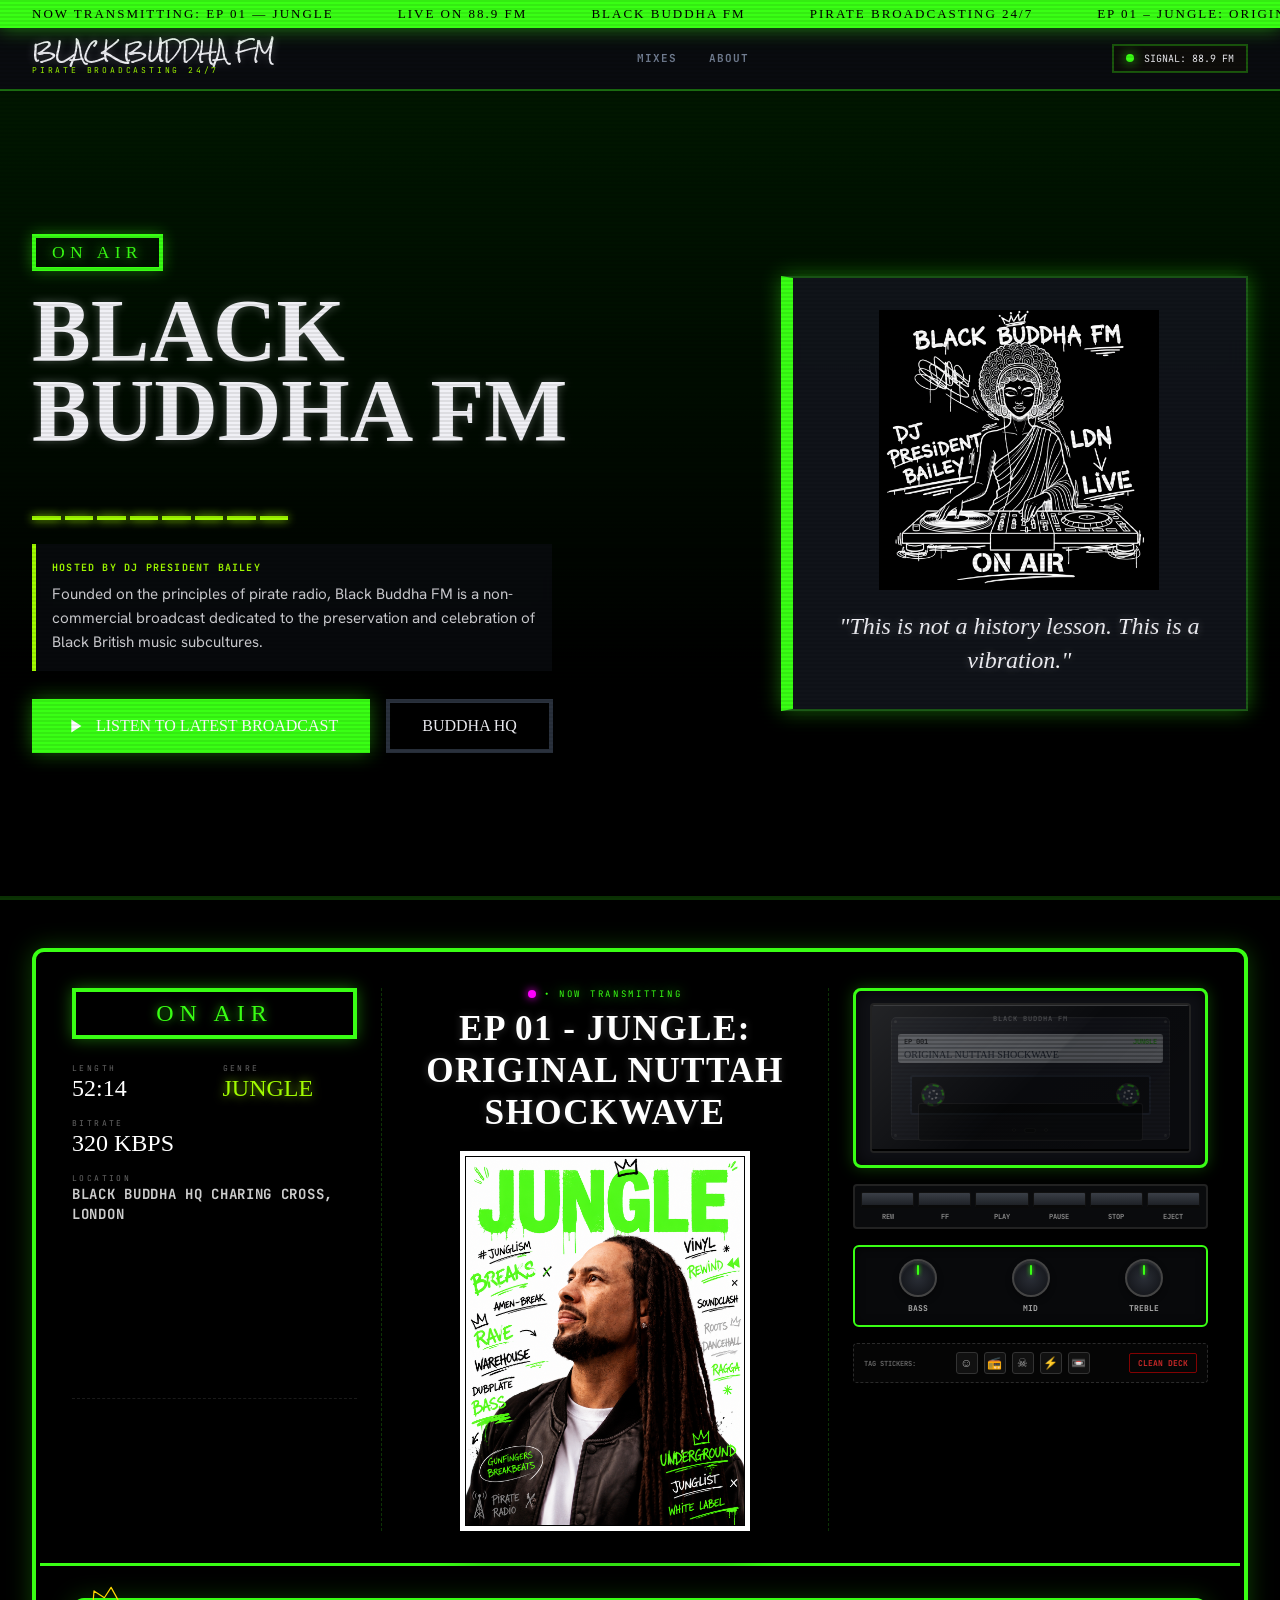
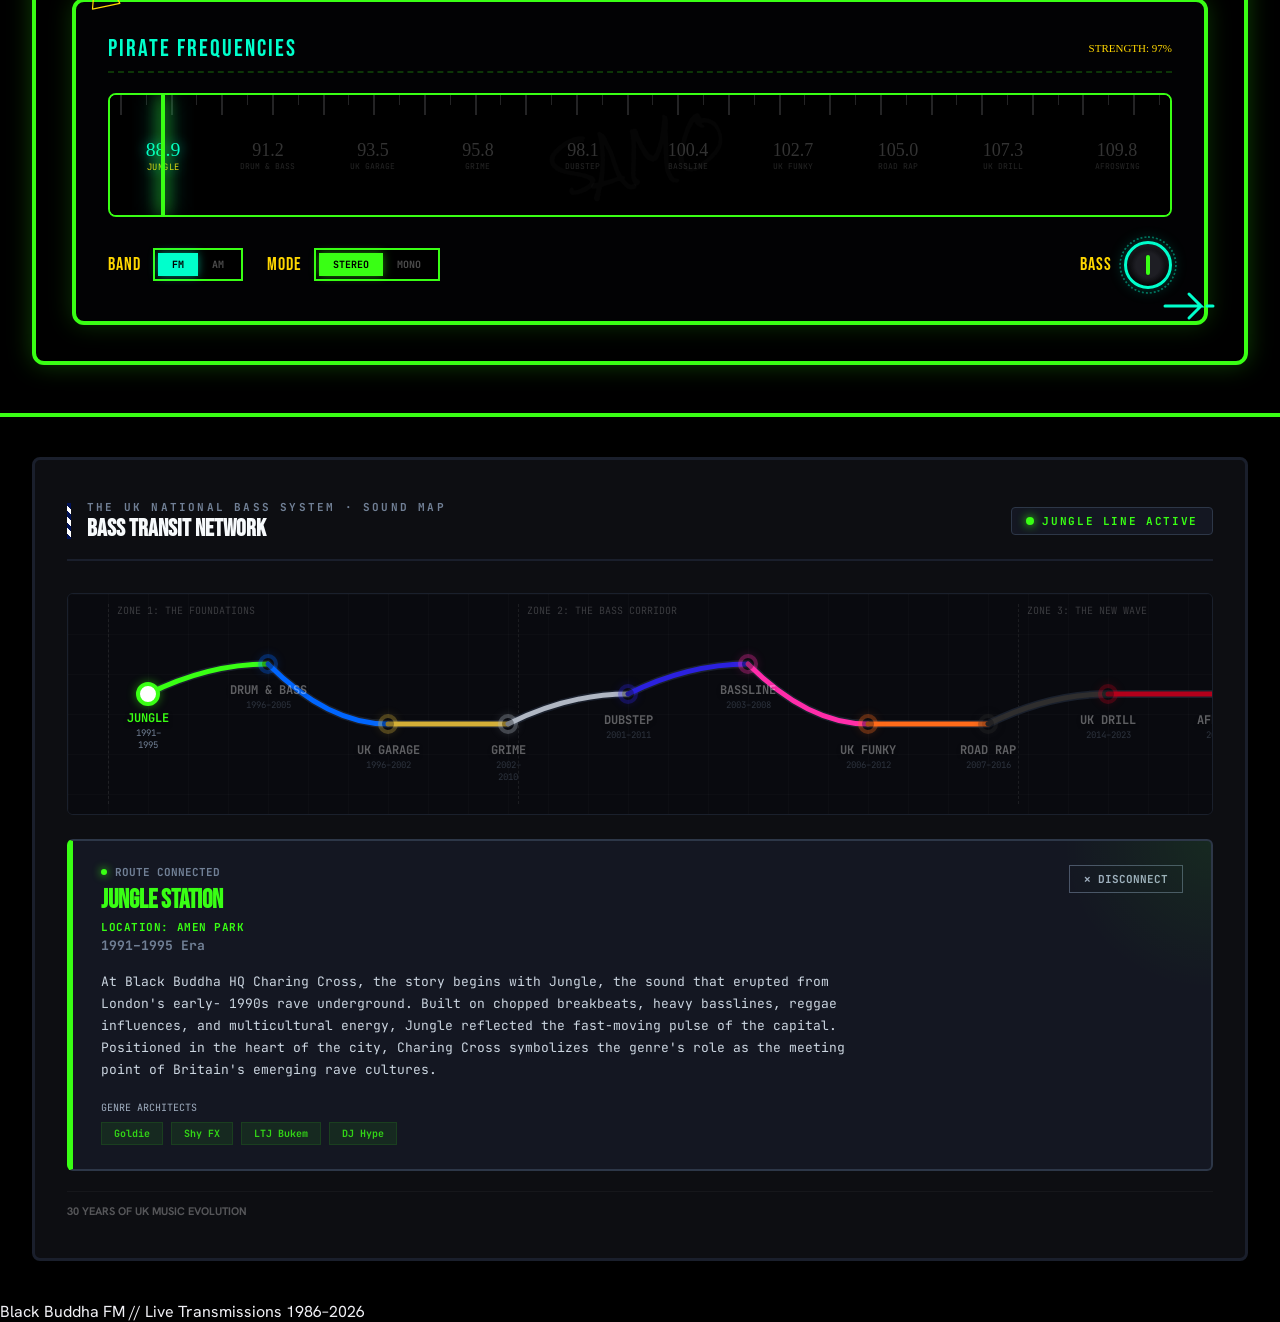
==== commit 4274c195: "feat: remove vertical LED VU meters and controls-container from tape deck view" ====
--- a/index.html
+++ b/index.html
@@ -144,37 +144,8 @@
                   <!-- Placement overlay for sticker bombs -->
                   <div id="sticker-placement-zone" class="sticker-placement-zone"></div>
 
-                  <!-- Cassette Deck & VU Assembly -->
+                  <!-- Cassette Deck Assembly -->
                   <div class="tape-deck-casing" id="tape-deck-casing">
-                    
-                    <!-- Left and Right Vertical VU Meters -->
-                    <div class="stereo-vu-meters">
-                      <div class="vu-meter" id="vu-meter-left">
-                        <div class="vu-segment vu-peak"></div>
-                        <div class="vu-segment vu-peak"></div>
-                        <div class="vu-segment vu-high"></div>
-                        <div class="vu-segment vu-high"></div>
-                        <div class="vu-segment vu-mid"></div>
-                        <div class="vu-segment vu-mid"></div>
-                        <div class="vu-segment vu-low"></div>
-                        <div class="vu-segment vu-low"></div>
-                        <div class="vu-segment vu-low"></div>
-                        <div class="vu-segment vu-low"></div>
-                      </div>
-                      <div class="vu-meter" id="vu-meter-right">
-                        <div class="vu-segment vu-peak"></div>
-                        <div class="vu-segment vu-peak"></div>
-                        <div class="vu-segment vu-high"></div>
-                        <div class="vu-segment vu-high"></div>
-                        <div class="vu-segment vu-mid"></div>
-                        <div class="vu-segment vu-mid"></div>
-                        <div class="vu-segment vu-low"></div>
-                        <div class="vu-segment vu-low"></div>
-                        <div class="vu-segment vu-low"></div>
-                        <div class="vu-segment vu-low"></div>
-                      </div>
-                      <div class="vu-label">VU</div>
-                    </div>
 
                     <!-- Main Tape Pocket Window -->
                     <div class="tape-deck-window" id="tape-deck-window">
@@ -299,7 +270,6 @@
                   </div>
 
                 </div>
-                <div id="controls-container"></div>
               </div>
 
             </div>
--- a/styles.css
+++ b/styles.css
@@ -1281,67 +1281,7 @@
   margin-bottom: 16px;
 }
 
-/* Vertical LED VU Meters */
-.stereo-vu-meters {
-  display: flex;
-  flex-direction: row;
-  gap: 5px;
-  height: 100%;
-  padding: 4px;
-  background: #050505;
-  border: 1px solid #222;
-  border-radius: 4px;
-  align-items: center;
-  position: relative;
-  width: 26px;
-  box-sizing: border-box;
-}
-
-.vu-meter {
-  display: flex;
-  flex-direction: column-reverse;
-  gap: 3px;
-  height: 124px;
-  width: 6px;
-}
-
-.vu-segment {
-  flex: 1;
-  background: #111;
-  border-radius: 1px;
-  transition: background-color 0.05s ease, box-shadow 0.05s ease;
-}
-
-.vu-segment.vu-low.active {
-  background: var(--neon-green, #00ffcc);
-  box-shadow: 0 0 4px var(--neon-green, #00ffcc);
-}
-
-.vu-segment.vu-mid.active {
-  background: #ffaa00;
-  box-shadow: 0 0 4px #ffaa00;
-}
-
-.vu-segment.vu-high.active {
-  background: #ff5500;
-  box-shadow: 0 0 4px #ff5500;
-}
-
-.vu-segment.vu-peak.active {
-  background: var(--neon-pink, #ff00ff);
-  box-shadow: 0 0 6px var(--neon-pink, #ff00ff);
-}
-
-.vu-label {
-  position: absolute;
-  bottom: 0px;
-  left: 50%;
-  transform: translateX(-50%);
-  font-family: 'JetBrains Mono', monospace;
-  font-size: 6px;
-  color: #444;
-  font-weight: 700;
-}
+
 
 /* Tape Window */
 .tape-deck-window {
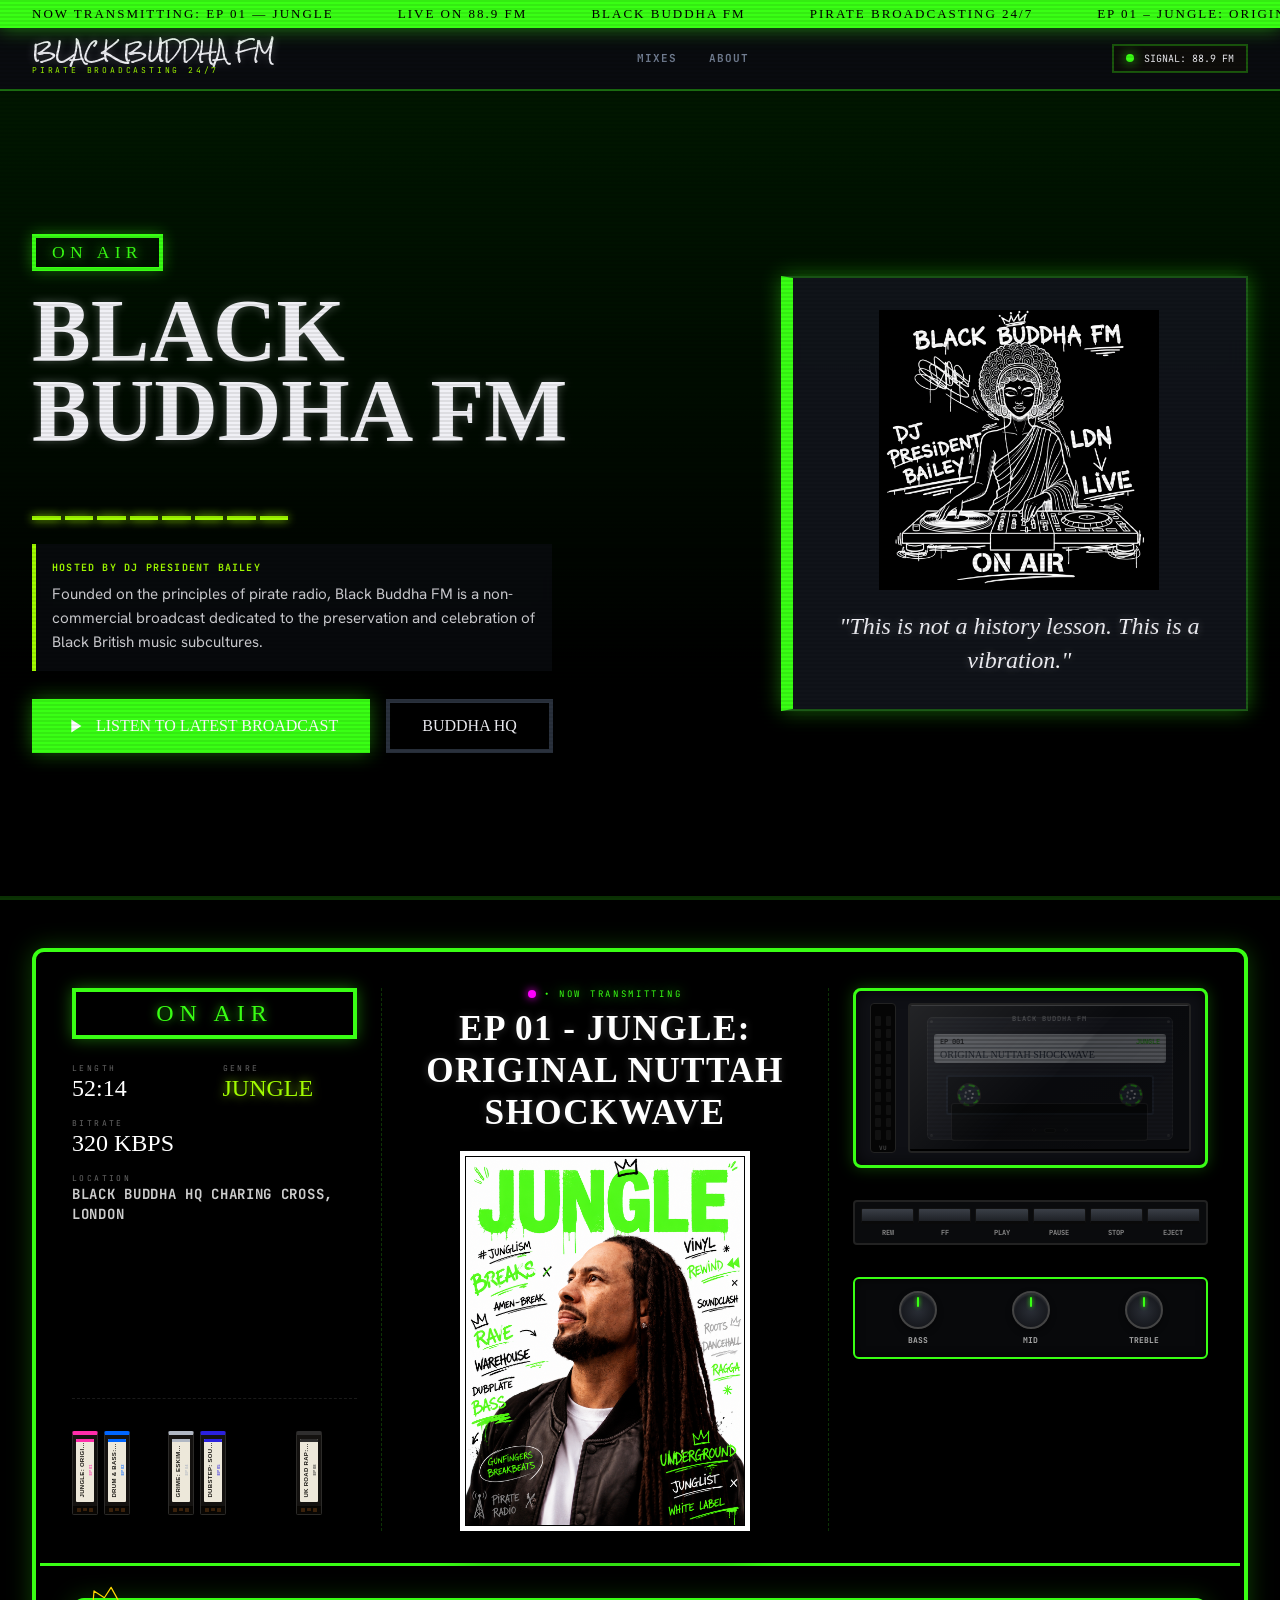
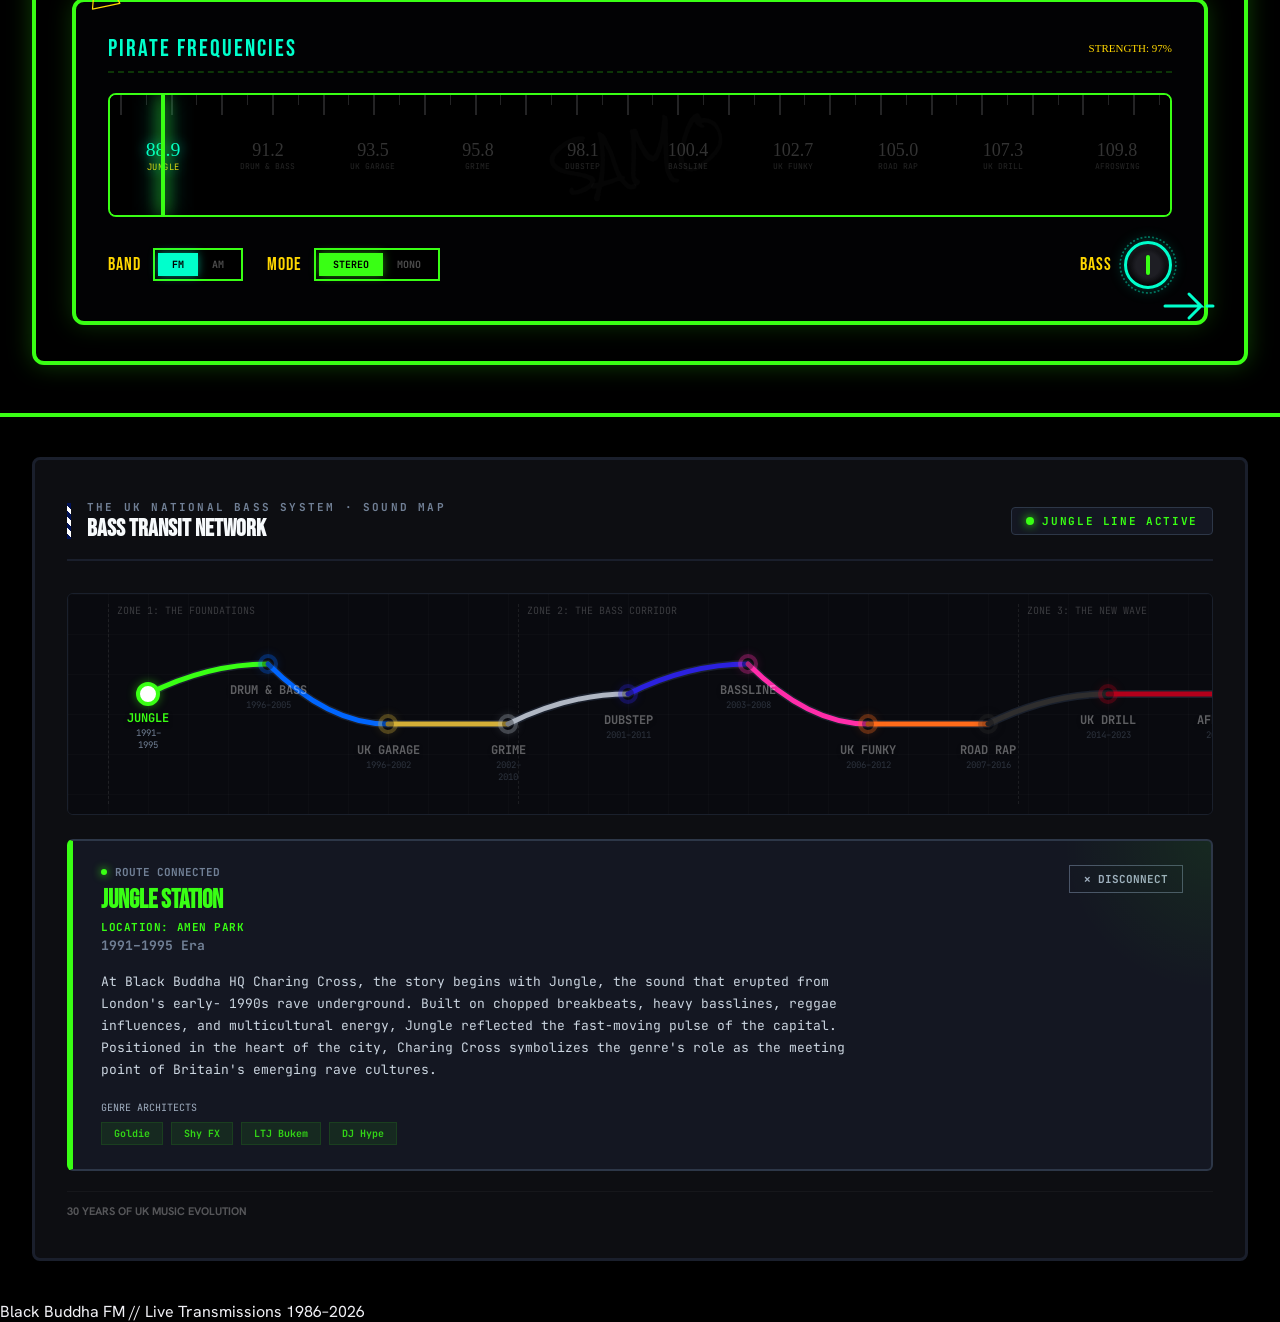
==== commit aa45ffb7: "feat: restore vertical LED VU meters and remove sticker tags canvas from player" ====
--- a/index.html
+++ b/index.html
@@ -140,136 +140,148 @@
               </div>
 
               <div class="player-column player-right">
-                <div class="deck-sticker-canvas" id="deck-sticker-canvas">
-                  <!-- Placement overlay for sticker bombs -->
-                  <div id="sticker-placement-zone" class="sticker-placement-zone"></div>
-
-                  <!-- Cassette Deck Assembly -->
-                  <div class="tape-deck-casing" id="tape-deck-casing">
-
-                    <!-- Main Tape Pocket Window -->
-                    <div class="tape-deck-window" id="tape-deck-window">
-                      <!-- CRT/Static Line Filter Overlay -->
-                      <div class="crt-scanlines"></div>
-                      
-                      <!-- Animated Cassette Tape Body -->
-                      <div class="cassette-tape-wrap" id="cassette-tape-wrap">
-                        <div class="cassette-body">
-                          <div class="cassette-screws">
-                            <span class="screw st-l"></span>
-                            <span class="screw st-r"></span>
-                            <span class="screw sb-l"></span>
-                            <span class="screw sb-r"></span>
+                
+                <!-- Cassette Deck Assembly -->
+                <div class="tape-deck-casing" id="tape-deck-casing">
+                  
+                  <!-- Left and Right Vertical VU Meters -->
+                  <div class="stereo-vu-meters">
+                    <div class="vu-meter" id="vu-meter-left">
+                      <div class="vu-segment vu-peak"></div>
+                      <div class="vu-segment vu-peak"></div>
+                      <div class="vu-segment vu-high"></div>
+                      <div class="vu-segment vu-high"></div>
+                      <div class="vu-segment vu-mid"></div>
+                      <div class="vu-segment vu-mid"></div>
+                      <div class="vu-segment vu-low"></div>
+                      <div class="vu-segment vu-low"></div>
+                      <div class="vu-segment vu-low"></div>
+                      <div class="vu-segment vu-low"></div>
+                    </div>
+                    <div class="vu-meter" id="vu-meter-right">
+                      <div class="vu-segment vu-peak"></div>
+                      <div class="vu-segment vu-peak"></div>
+                      <div class="vu-segment vu-high"></div>
+                      <div class="vu-segment vu-high"></div>
+                      <div class="vu-segment vu-mid"></div>
+                      <div class="vu-segment vu-mid"></div>
+                      <div class="vu-segment vu-low"></div>
+                      <div class="vu-segment vu-low"></div>
+                      <div class="vu-segment vu-low"></div>
+                      <div class="vu-segment vu-low"></div>
+                    </div>
+                    <div class="vu-label">VU</div>
+                  </div>
+
+                  <!-- Main Tape Pocket Window -->
+                  <div class="tape-deck-window" id="tape-deck-window">
+                    <!-- CRT/Static Line Filter Overlay -->
+                    <div class="crt-scanlines"></div>
+                    
+                    <!-- Animated Cassette Tape Body -->
+                    <div class="cassette-tape-wrap" id="cassette-tape-wrap">
+                      <div class="cassette-body">
+                        <div class="cassette-screws">
+                          <span class="screw st-l"></span>
+                          <span class="screw st-r"></span>
+                          <span class="screw sb-l"></span>
+                          <span class="screw sb-r"></span>
+                        </div>
+                        
+                        <!-- Label on Cassette -->
+                        <div class="cassette-label-plate">
+                          <div class="cassette-ep-info">
+                            <span class="lbl-ep" id="cassette-ep-label">EP 01</span>
+                            <span class="lbl-genre" id="cassette-genre-label">JUNGLE</span>
                           </div>
-                          
-                          <!-- Label on Cassette -->
-                          <div class="cassette-label-plate">
-                            <div class="cassette-ep-info">
-                              <span class="lbl-ep" id="cassette-ep-label">EP 01</span>
-                              <span class="lbl-genre" id="cassette-genre-label">JUNGLE</span>
+                          <div class="cassette-station-title" id="cassette-title-label">JUNGLE SOUNDS</div>
+                        </div>
+
+                        <!-- Rotating Reels & Tape Spindles -->
+                        <div class="cassette-window-cutout">
+                          <div class="spindle-hub hub-left">
+                            <div class="reel-spindle" id="reel-left">
+                              <div class="spoke-lines"></div>
                             </div>
-                            <div class="cassette-station-title" id="cassette-title-label">JUNGLE SOUNDS</div>
+                            <div class="tape-reel-roll" id="tape-roll-left"></div>
                           </div>
-
-                          <!-- Rotating Reels & Tape Spindles -->
-                          <div class="cassette-window-cutout">
-                            <div class="spindle-hub hub-left">
-                              <div class="reel-spindle" id="reel-left">
-                                <div class="spoke-lines"></div>
-                              </div>
-                              <div class="tape-reel-roll" id="tape-roll-left"></div>
+                          <div class="spindle-hub hub-right">
+                            <div class="reel-spindle" id="reel-right">
+                              <div class="spoke-lines"></div>
                             </div>
-                            <div class="spindle-hub hub-right">
-                              <div class="reel-spindle" id="reel-right">
-                                <div class="spoke-lines"></div>
-                              </div>
-                              <div class="tape-reel-roll" id="tape-roll-right"></div>
-                            </div>
-                          </div>
-                          
-                          <!-- Cassette Bottom Details -->
-                          <div class="cassette-bottom-holes">
-                            <span class="hole"></span>
-                            <span class="hole-wide"></span>
-                            <span class="hole"></span>
+                            <div class="tape-reel-roll" id="tape-roll-right"></div>
                           </div>
                         </div>
+                        
+                        <!-- Cassette Bottom Details -->
+                        <div class="cassette-bottom-holes">
+                          <span class="hole"></span>
+                          <span class="hole-wide"></span>
+                          <span class="hole"></span>
+                        </div>
                       </div>
-
-                      <!-- Mechanical Tape Door Lid overlay -->
-                      <div class="tape-door-lid" id="tape-door-lid">
-                        <div class="door-glass-reflection"></div>
-                        <span class="door-brand">BLACK BUDDHA FM</span>
-                        <div class="tape-door-window-cutout"></div>
-                      </div>
-                    </div>
-
-                  </div>
-
-                  <!-- Mechanical Tape Transport Keys -->
-                  <div class="tape-transport-panel">
-                    <button class="transport-btn" id="t-btn-rew" title="Rewind 30s">
-                      <span class="btn-phys"></span>
-                      <span class="btn-cap">REW</span>
-                    </button>
-                    <button class="transport-btn" id="t-btn-ffw" title="Fast Forward 30s">
-                      <span class="btn-phys"></span>
-                      <span class="btn-cap">FF</span>
-                    </button>
-                    <button class="transport-btn" id="t-btn-play" title="Play">
-                      <span class="btn-phys"></span>
-                      <span class="btn-cap">PLAY</span>
-                    </button>
-                    <button class="transport-btn" id="t-btn-pause" title="Pause">
-                      <span class="btn-phys"></span>
-                      <span class="btn-cap">PAUSE</span>
-                    </button>
-                    <button class="transport-btn" id="t-btn-stop" title="Stop">
-                      <span class="btn-phys"></span>
-                      <span class="btn-cap">STOP</span>
-                    </button>
-                    <button class="transport-btn" id="t-btn-eject" title="Eject Tape">
-                      <span class="btn-phys"></span>
-                      <span class="btn-cap">EJECT</span>
-                    </button>
-                  </div>
-
-                  <!-- Parametric EQ / Filter Dials -->
-                  <div class="tape-eq-panel">
-                    <div class="eq-knob-wrapper">
-                      <div class="eq-knob" id="knob-bass" data-param="bass">
-                        <div class="knob-marker"></div>
-                      </div>
-                      <span class="knob-label">BASS</span>
-                    </div>
-                    <div class="eq-knob-wrapper">
-                      <div class="eq-knob" id="knob-mid" data-param="mid">
-                        <div class="knob-marker"></div>
-                      </div>
-                      <span class="knob-label">MID</span>
-                    </div>
-                    <div class="eq-knob-wrapper">
-                      <div class="eq-knob" id="knob-treble" data-param="treble">
-                        <div class="knob-marker"></div>
-                      </div>
-                      <span class="knob-label">TREBLE</span>
-                    </div>
-                  </div>
-
-                  <!-- Sticker Selector & Clean Board panel -->
-                  <div class="sticker-selector-tray">
-                    <span class="tray-title">TAG STICKERS:</span>
-                    <div class="sticker-options">
-                      <div class="sticker-option" data-sticker="smiley" title="Smiley Face">☺</div>
-                      <div class="sticker-option" data-sticker="radio" title="Radio Boombox">📻</div>
-                      <div class="sticker-option" data-sticker="skull" title="Pirate Skull">☠</div>
-                      <div class="sticker-option" data-sticker="bolt" title="Neon Bolt">⚡</div>
-                      <div class="sticker-option" data-sticker="tape" title="Cassette Tag">📼</div>
-                    </div>
-                    <button class="clear-stickers-btn" id="clear-stickers-btn">CLEAN DECK</button>
-                  </div>
-
-                </div>
+                    </div>
+
+                    <!-- Mechanical Tape Door Lid overlay -->
+                    <div class="tape-door-lid" id="tape-door-lid">
+                      <div class="door-glass-reflection"></div>
+                      <span class="door-brand">BLACK BUDDHA FM</span>
+                      <div class="tape-door-window-cutout"></div>
+                    </div>
+                  </div>
+
+                </div>
+
+                <!-- Mechanical Tape Transport Keys -->
+                <div class="tape-transport-panel">
+                  <button class="transport-btn" id="t-btn-rew" title="Rewind 30s">
+                    <span class="btn-phys"></span>
+                    <span class="btn-cap">REW</span>
+                  </button>
+                  <button class="transport-btn" id="t-btn-ffw" title="Fast Forward 30s">
+                    <span class="btn-phys"></span>
+                    <span class="btn-cap">FF</span>
+                  </button>
+                  <button class="transport-btn" id="t-btn-play" title="Play">
+                    <span class="btn-phys"></span>
+                    <span class="btn-cap">PLAY</span>
+                  </button>
+                  <button class="transport-btn" id="t-btn-pause" title="Pause">
+                    <span class="btn-phys"></span>
+                    <span class="btn-cap">PAUSE</span>
+                  </button>
+                  <button class="transport-btn" id="t-btn-stop" title="Stop">
+                    <span class="btn-phys"></span>
+                    <span class="btn-cap">STOP</span>
+                  </button>
+                  <button class="transport-btn" id="t-btn-eject" title="Eject Tape">
+                    <span class="btn-phys"></span>
+                    <span class="btn-cap">EJECT</span>
+                  </button>
+                </div>
+
+                <!-- Parametric EQ / Filter Dials -->
+                <div class="tape-eq-panel">
+                  <div class="eq-knob-wrapper">
+                    <div class="eq-knob" id="knob-bass" data-param="bass">
+                      <div class="knob-marker"></div>
+                    </div>
+                    <span class="knob-label">BASS</span>
+                  </div>
+                  <div class="eq-knob-wrapper">
+                    <div class="eq-knob" id="knob-mid" data-param="mid">
+                      <div class="knob-marker"></div>
+                    </div>
+                    <span class="knob-label">MID</span>
+                  </div>
+                  <div class="eq-knob-wrapper">
+                    <div class="eq-knob" id="knob-treble" data-param="treble">
+                      <div class="knob-marker"></div>
+                    </div>
+                    <span class="knob-label">TREBLE</span>
+                  </div>
+                </div>
+
               </div>
 
             </div>
--- a/styles.css
+++ b/styles.css
@@ -1257,12 +1257,6 @@
   }
 }
 
-.deck-sticker-canvas {
-  position: relative;
-  width: 100%;
-  box-sizing: border-box;
-}
-
 .tape-deck-casing {
   position: relative;
   width: 100%;
@@ -1279,6 +1273,68 @@
   gap: 12px;
   overflow: hidden;
   margin-bottom: 16px;
+}
+
+/* Vertical LED VU Meters */
+.stereo-vu-meters {
+  display: flex;
+  flex-direction: row;
+  gap: 5px;
+  height: 100%;
+  padding: 4px;
+  background: #050505;
+  border: 1px solid #222;
+  border-radius: 4px;
+  align-items: center;
+  position: relative;
+  width: 26px;
+  box-sizing: border-box;
+}
+
+.vu-meter {
+  display: flex;
+  flex-direction: column-reverse;
+  gap: 3px;
+  height: 124px;
+  width: 6px;
+}
+
+.vu-segment {
+  flex: 1;
+  background: #111;
+  border-radius: 1px;
+  transition: background-color 0.05s ease, box-shadow 0.05s ease;
+}
+
+.vu-segment.vu-low.active {
+  background: var(--neon-green, #00ffcc);
+  box-shadow: 0 0 4px var(--neon-green, #00ffcc);
+}
+
+.vu-segment.vu-mid.active {
+  background: #ffaa00;
+  box-shadow: 0 0 4px #ffaa00;
+}
+
+.vu-segment.vu-high.active {
+  background: #ff5500;
+  box-shadow: 0 0 4px #ff5500;
+}
+
+.vu-segment.vu-peak.active {
+  background: var(--neon-pink, #ff00ff);
+  box-shadow: 0 0 6px var(--neon-pink, #ff00ff);
+}
+
+.vu-label {
+  position: absolute;
+  bottom: 0px;
+  left: 50%;
+  transform: translateX(-50%);
+  font-family: 'JetBrains Mono', monospace;
+  font-size: 6px;
+  color: #444;
+  font-weight: 700;
 }
 
 
@@ -1633,110 +1689,7 @@
   font-weight: 700;
 }
 
-/* Stickers Panel */
-.sticker-selector-tray {
-  display: flex;
-  align-items: center;
-  justify-content: space-between;
-  gap: 8px;
-  background: #050505;
-  border: 1px dashed rgba(255, 255, 255, 0.15);
-  padding: 8px 10px;
-  border-radius: 4px;
-  margin-bottom: 16px;
-}
-
-.tray-title {
-  font-family: 'JetBrains Mono', monospace;
-  font-size: 7px;
-  color: #666;
-  font-weight: 700;
-}
-
-.sticker-options {
-  display: flex;
-  gap: 6px;
-}
-
-.sticker-option {
-  width: 22px;
-  height: 22px;
-  border: 1px solid #333;
-  border-radius: 3px;
-  display: flex;
-  align-items: center;
-  justify-content: center;
-  cursor: pointer;
-  font-size: 12px;
-  color: #aaa;
-  background: #111;
-  transition: all 0.2s;
-  user-select: none;
-}
-
-.sticker-option:hover {
-  border-color: var(--neon-pink);
-  color: var(--neon-pink);
-  background: rgba(var(--theme-primary-rgb), 0.1);
-}
-
-.sticker-option.active-selected {
-  border-color: var(--neon-pink);
-  color: #000;
-  background: var(--neon-pink);
-  box-shadow: 0 0 8px var(--neon-pink);
-}
-
-.clear-stickers-btn {
-  background: none;
-  border: 1px solid rgba(255,0,0,0.5);
-  color: rgba(255,50,50,0.8);
-  font-family: 'JetBrains Mono', monospace;
-  font-size: 8px;
-  font-weight: 700;
-  padding: 4px 8px;
-  border-radius: 2px;
-  cursor: pointer;
-  transition: all 0.2s;
-}
-
-.clear-stickers-btn:hover {
-  background: rgba(255,0,0,0.1);
-  color: #ff5555;
-  border-color: #ff5555;
-}
-
-/* Placed Stickers overlay */
-.sticker-placement-zone {
-  position: absolute;
-  inset: 0;
-  z-index: 40;
-  pointer-events: none;
-}
-
-.sticker-placement-zone.active-capture {
-  pointer-events: auto;
-}
-
-.placed-sticker {
-  position: absolute;
-  z-index: 45;
-  font-size: 26px;
-  color: var(--neon-pink);
-  text-shadow: 0 0 5px var(--neon-pink), 0 0 10px rgba(0,0,0,0.5);
-  cursor: pointer;
-  user-select: none;
-  pointer-events: auto;
-  transform-origin: center;
-}
-
-body.sticker-bomb-active {
-  cursor: crosshair !important;
-}
-
-body.sticker-bomb-active .player-outer {
-  border-color: var(--neon-pink) !important;
-}
+
 
 /* CRT monitor scanlines & Glitches overlay */
 .crt-scanlines {
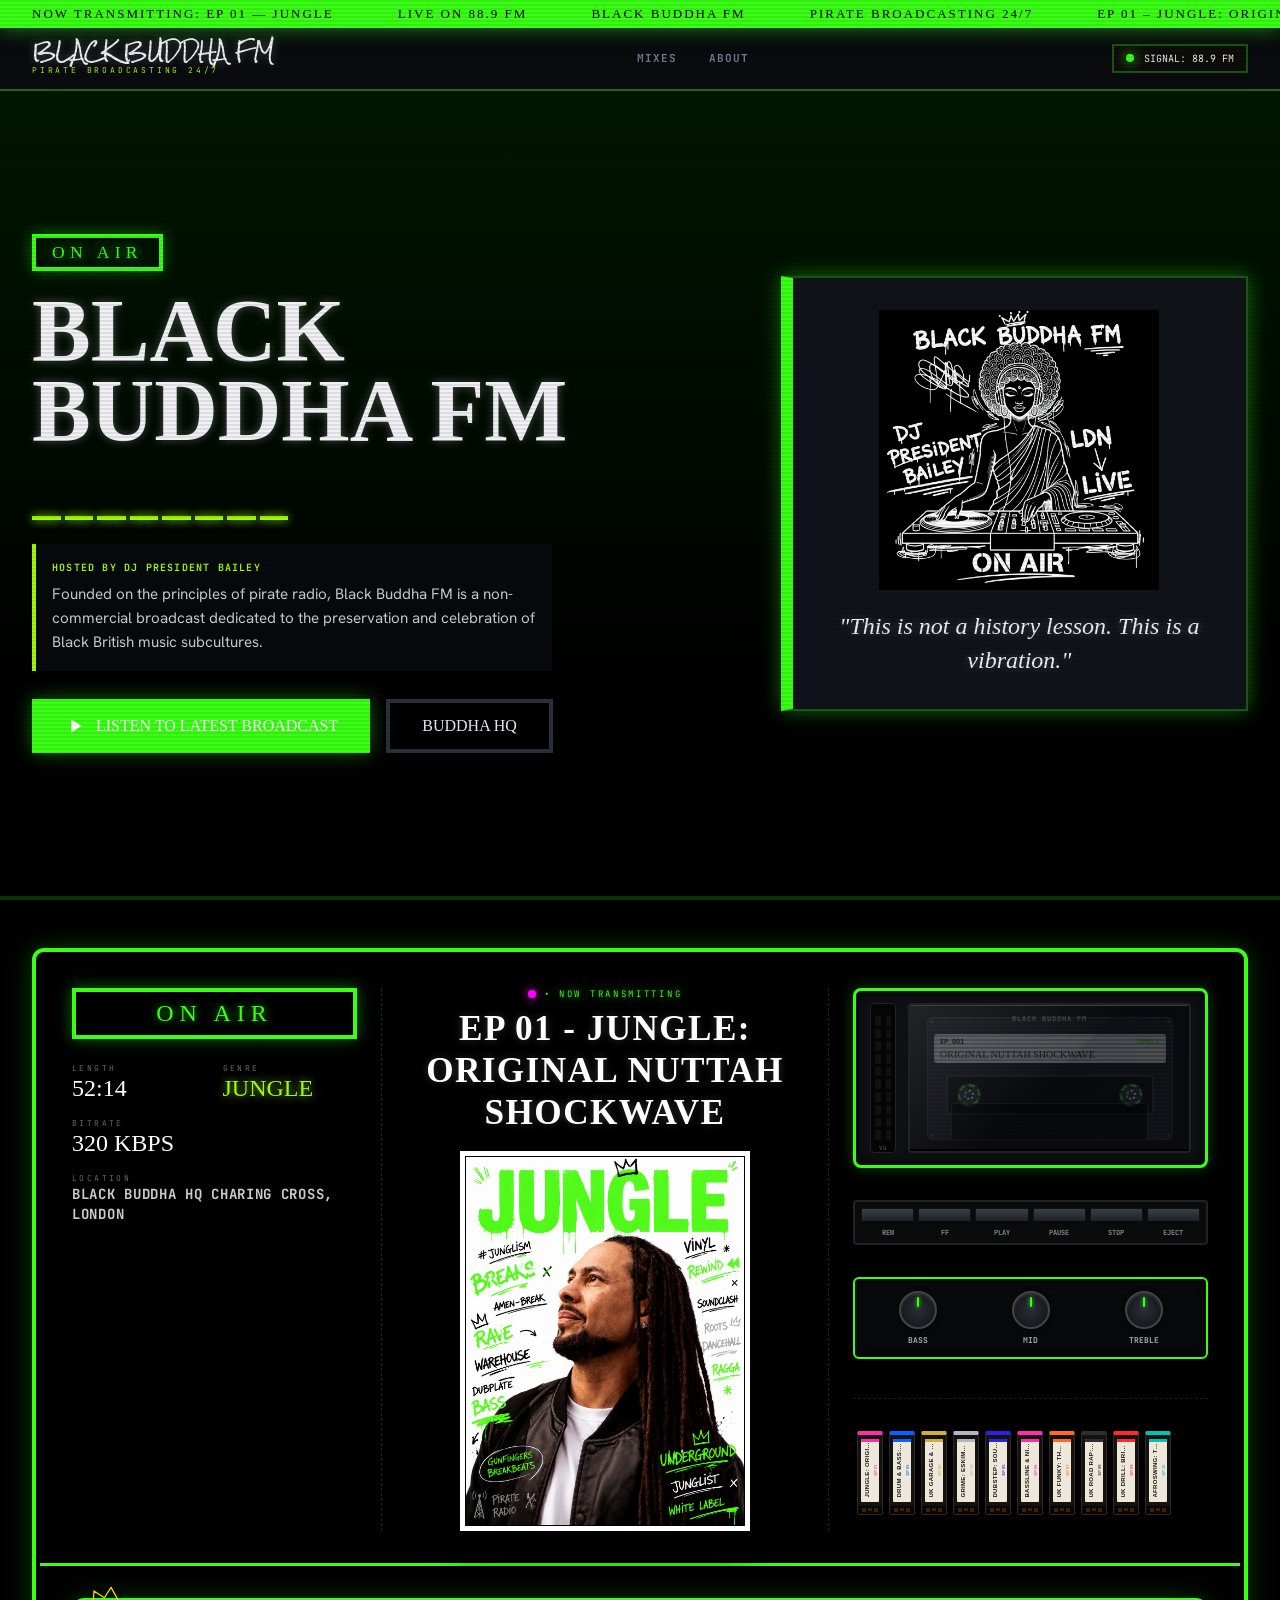
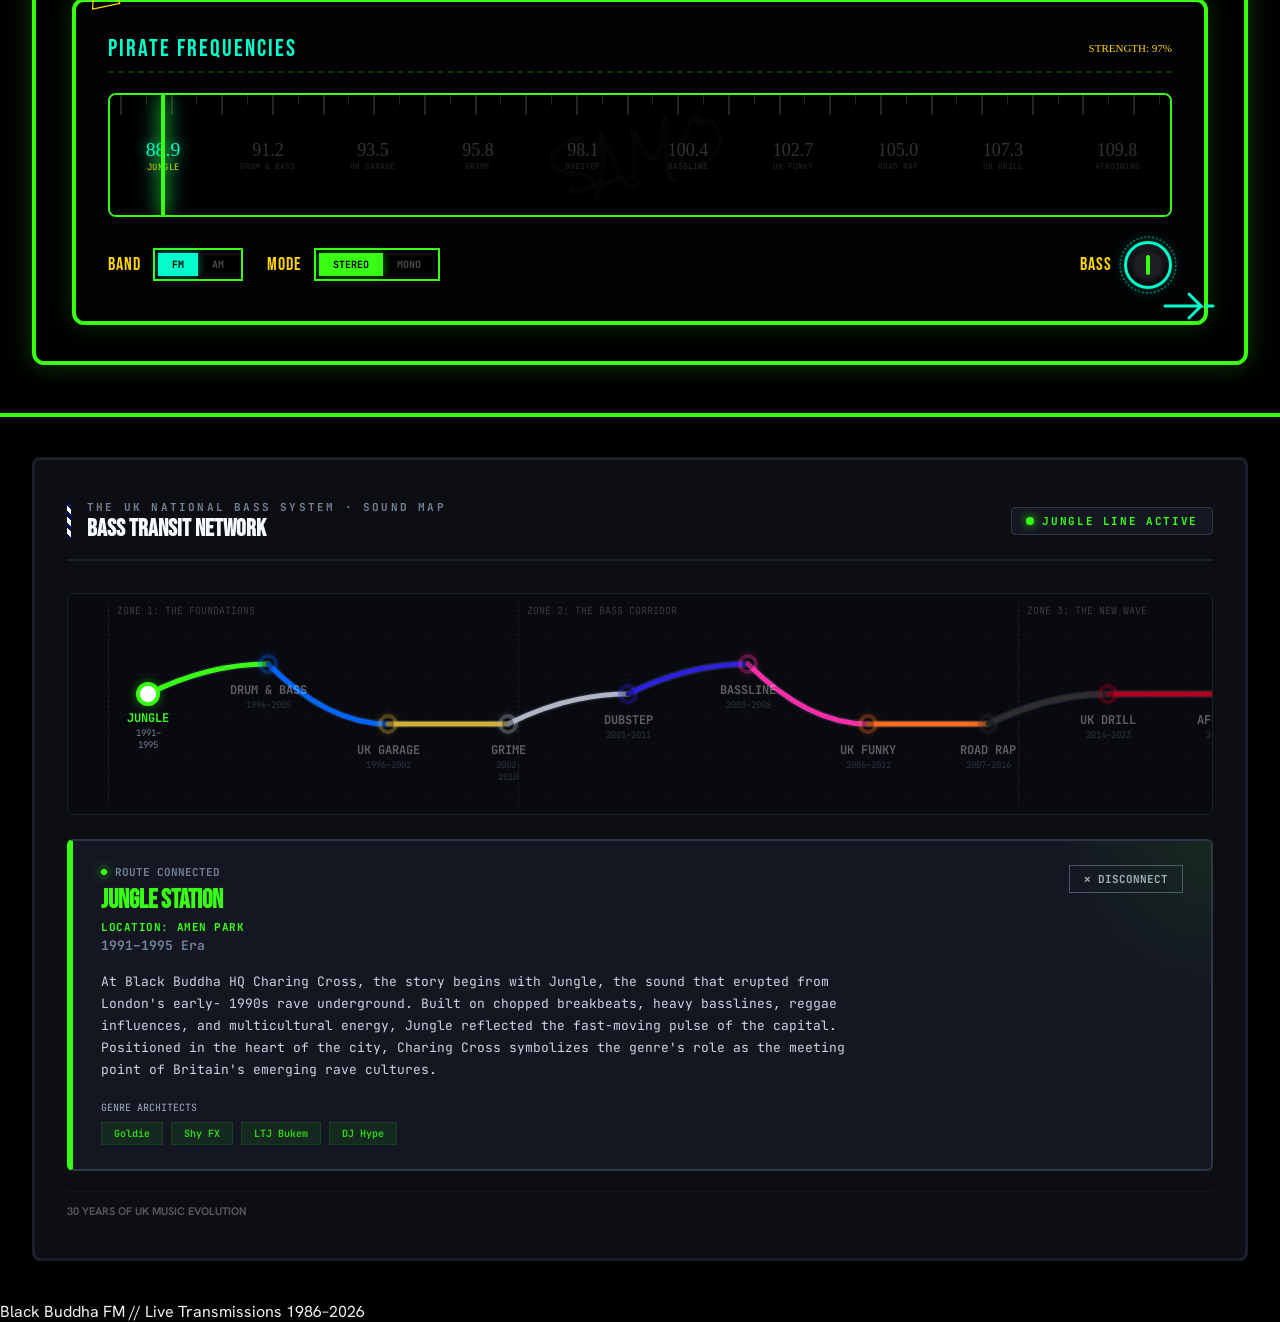
==== commit ce9173b4: "layout: move cassette tape shelf to right column under EQ panel" ====
--- a/index.html
+++ b/index.html
@@ -118,11 +118,6 @@
                   <div class="stat-row full-width-stat">
                     <span class="stat-key">LOCATION</span>
                     <span class="stat-location" id="stat-location">BLACK BUDDHA HQ CHARING CROSS, LONDON</span>
-                  </div>
-                </div>
-
-                <div class="tape-shelf-container">
-                  <div class="tape-shelf-row" id="cards-grid">
                   </div>
                 </div>
               </div>
@@ -282,6 +277,10 @@
                   </div>
                 </div>
 
+                <div class="tape-shelf-container">
+                  <div class="tape-shelf-row" id="cards-grid">
+                  </div>
+                </div>
               </div>
 
             </div>
--- a/styles.css
+++ b/styles.css
@@ -78,6 +78,7 @@
 
 html {
   scroll-behavior: smooth;
+  scroll-snap-type: y mandatory;
 }
 
 body {
@@ -351,6 +352,12 @@
   color: var(--neon-pink);
 }
 
+section {
+  scroll-snap-align: start;
+  scroll-margin-top: var(--header-height);
+  scroll-snap-stop: always;
+}
+
 /* ─── Main Section Content Container ─── */
 .section-inner {
   width: 100%;
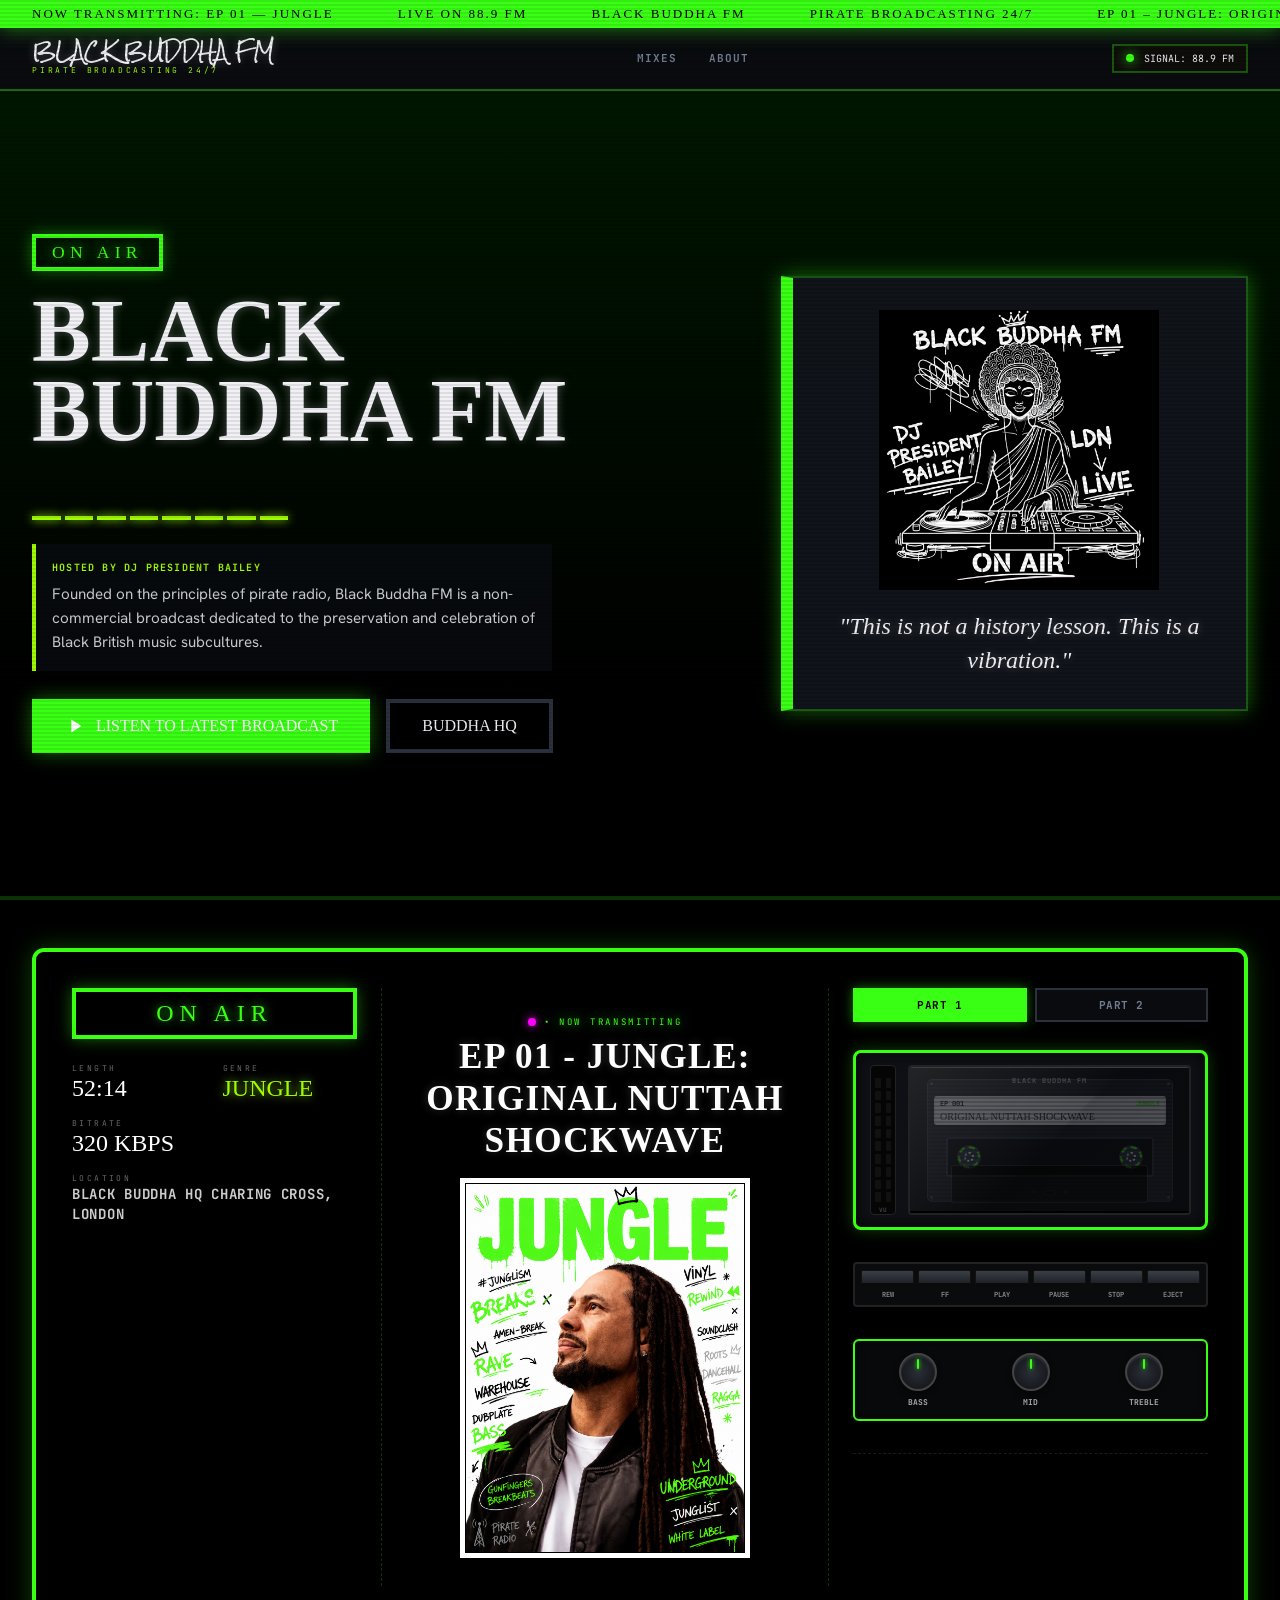
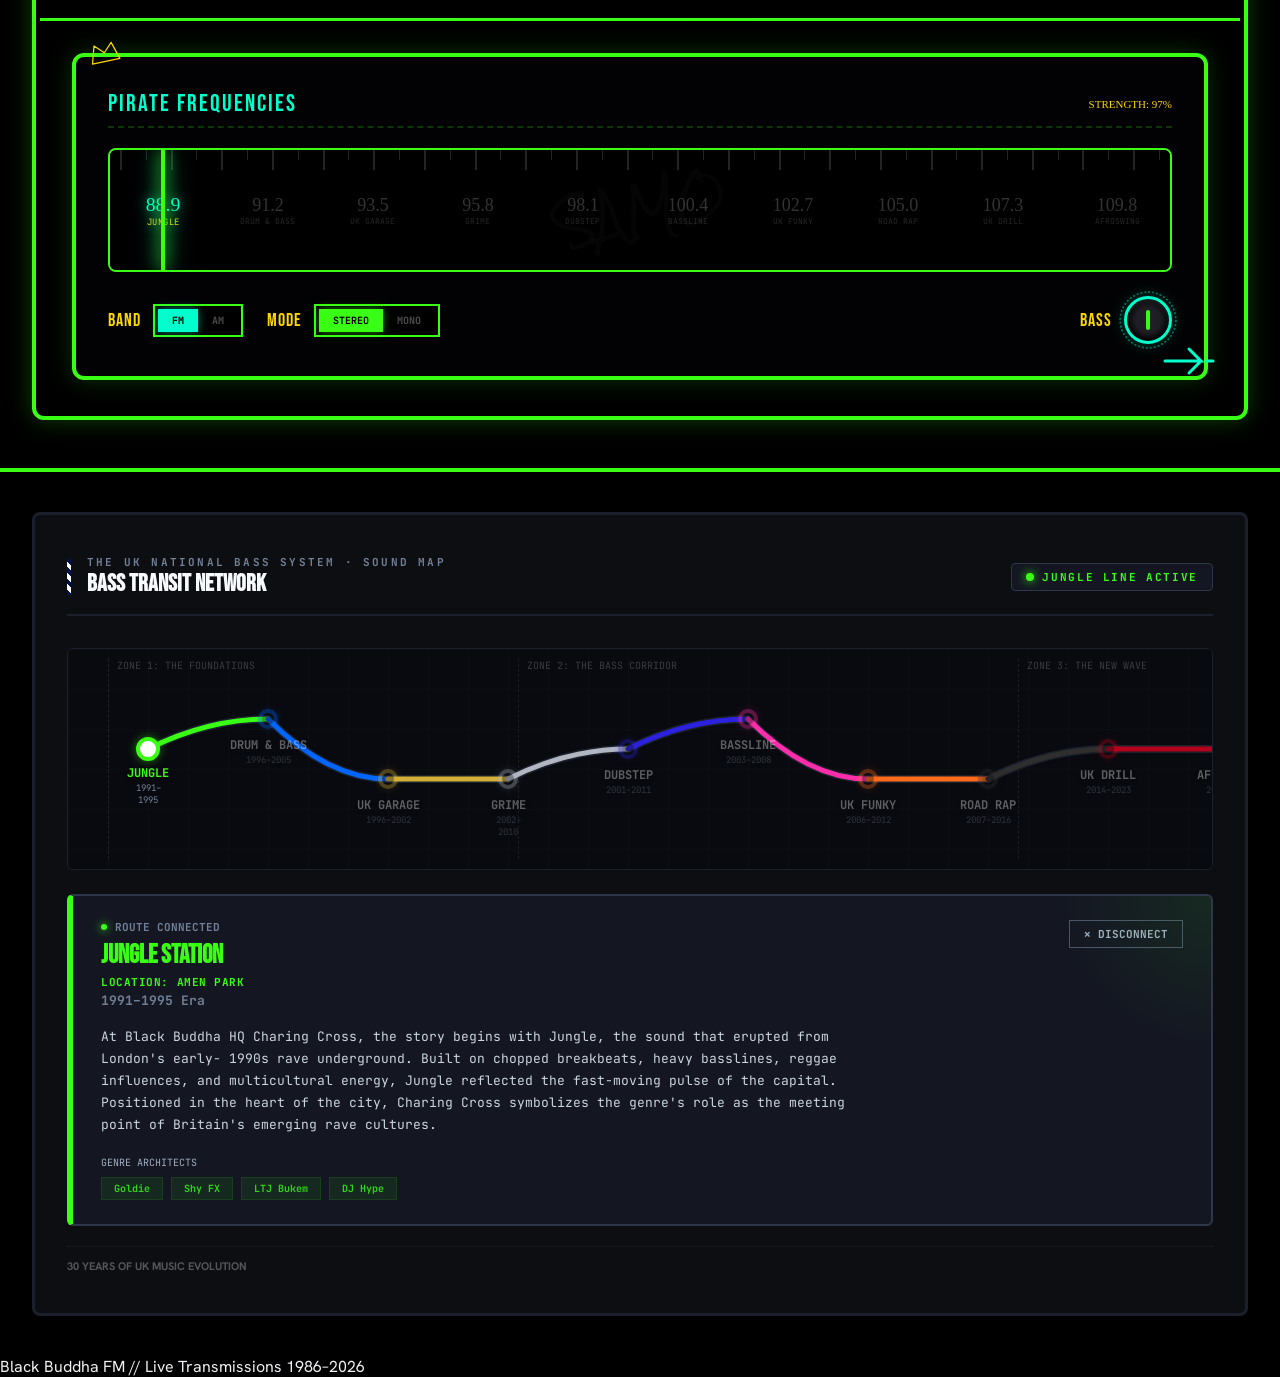
==== commit 966f9850: "Optimize performance, cache DOM elements, throttle updates, and cleanup redundant styles" ====
--- a/index.html
+++ b/index.html
@@ -135,6 +135,13 @@
               </div>
 
               <div class="player-column player-right">
+                
+                <!-- Tape Parts Selector -->
+                <div class="tape-parts-selector" id="tape-parts-selector">
+                  <button class="tape-part-btn active" data-part="1">PART 1</button>
+                  <button class="tape-part-btn" data-part="2">PART 2</button>
+                  <button class="tape-part-btn" id="tape-part-btn-3" data-part="3">PART 3</button>
+                </div>
                 
                 <!-- Cassette Deck Assembly -->
                 <div class="tape-deck-casing" id="tape-deck-casing">
--- a/styles.css
+++ b/styles.css
@@ -1535,6 +1535,8 @@
 
 .reel-spindle.spinning {
   animation: spindle-spin 3.5s linear infinite;
+  will-change: transform;
+  backface-visibility: hidden;
 }
 
 @keyframes spindle-spin {
@@ -2975,4 +2977,41 @@
 
 .img-skeleton.loaded img {
   opacity: 1;
+}
+
+/* Tape Parts Selector on Index Player */
+.tape-parts-selector {
+  display: flex;
+  gap: 8px;
+  margin-bottom: 12px;
+  width: 100%;
+}
+
+.tape-part-btn {
+  flex: 1;
+  background: rgba(10, 12, 16, 0.95);
+  border: 2px solid var(--outline);
+  color: var(--on-surface-variant);
+  font-family: 'JetBrains Mono', monospace;
+  font-size: 11px;
+  font-weight: 700;
+  padding: 8px 12px;
+  cursor: pointer;
+  text-transform: uppercase;
+  letter-spacing: 0.05em;
+  transition: all 0.2s ease;
+  text-align: center;
+}
+
+.tape-part-btn:hover {
+  border-color: var(--theme-primary);
+  color: var(--theme-primary);
+  box-shadow: 0 0 8px rgba(var(--theme-primary-rgb), 0.25);
+}
+
+.tape-part-btn.active {
+  background: var(--theme-primary);
+  color: #000;
+  border-color: var(--theme-primary);
+  box-shadow: 0 0 12px rgba(var(--theme-primary-rgb), 0.45);
 }
